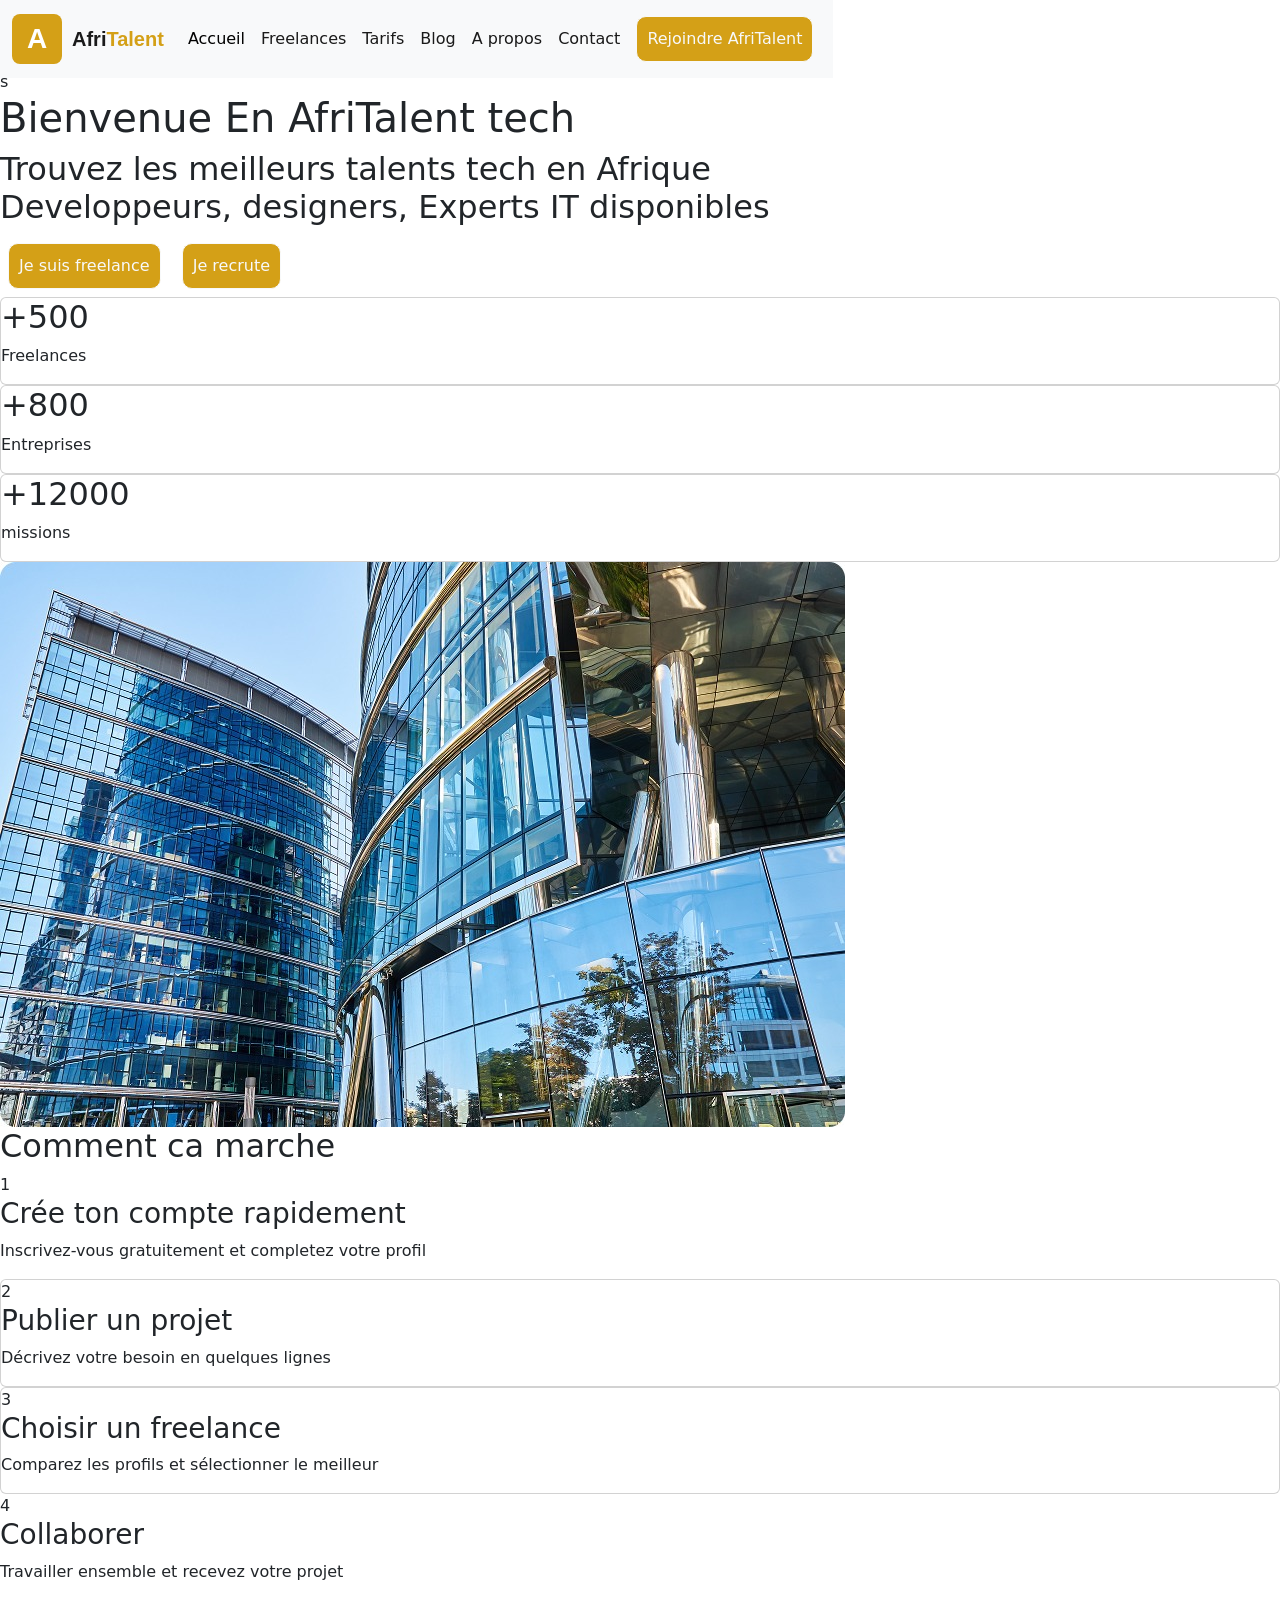
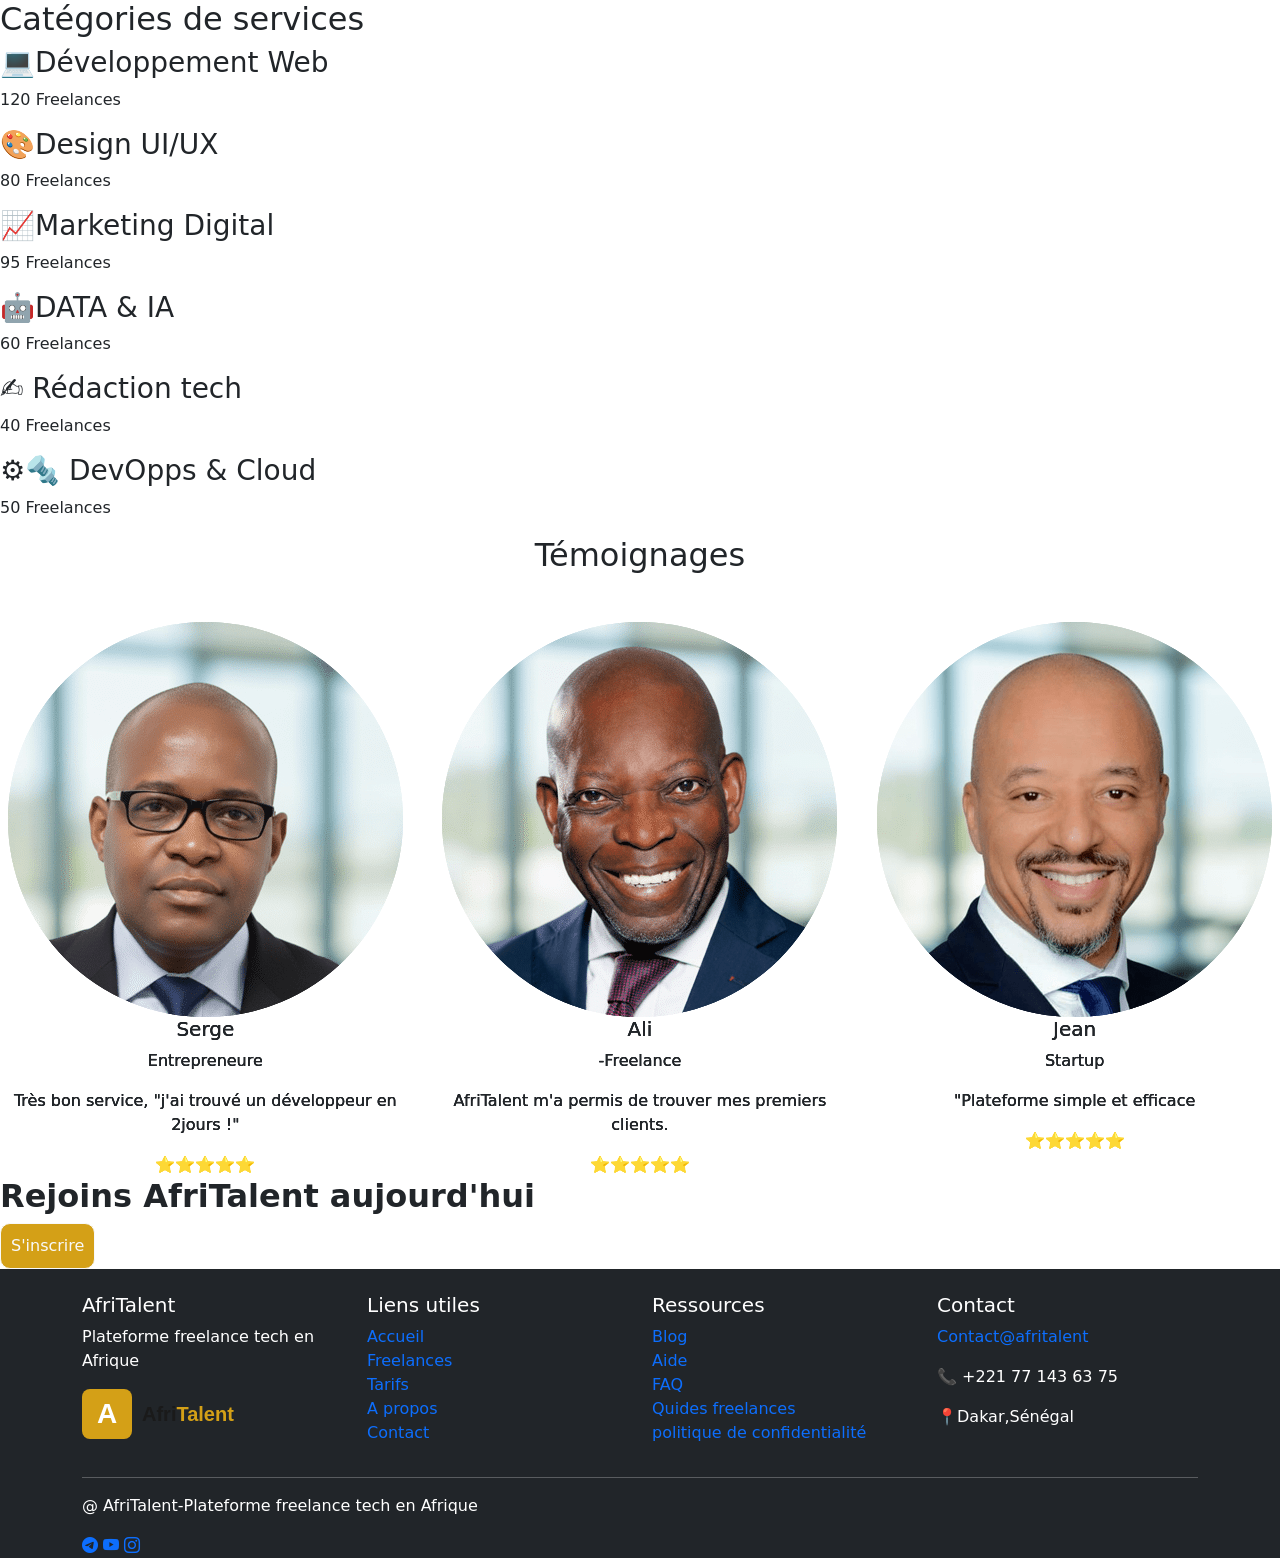
==== index.html @ b5c27c97 "CSS : variables, typographie, layout général et style de base" ====
<!DOCTYPE html>
<html lang="fr">
<head>
 <meta charset="UTF-8">
 <meta name="viewport" content="width=device-width, initial-scale=1">
 <title>AfriTalent — Accueil</title>
 <!-- Bootstrap 5 via CDN : feuille de style -->
 <link href="https://cdn.jsdelivr.net/npm/bootstrap@5.3.0/dist/css/bootstrap.min.css" rel="stylesheet">
    <!--icons bootstrap-->
<link href="https://cdn.jsdelivr.net/npm/bootstrap-icons@1.11.3/font/bootstrap-icons.css" rel="stylesheet">
<!--google fonts-->
<link href="https://fonts.googleapis.com/css2?family=Poppins:wght@300;500;700&display=swap" rel="stylesheet" >
 <!-- Votre feuille de style personnelle -->
 <link rel="stylesheet" href="css/style.css">
 <!--variable css dans root-->
 <link rel="stylesheet" href="css/variable.css">
 </head>
<body>
 <!-- Le contenu de la page sera ajoute ici -->
                    <!--NAVBAR-->
    <header>
         <nav class="navbar navbar-expand-lg navbar-light bg-light ">
            <div class="container">
                <!--logo-->
                <a  class="navbar-brand" href="index.html">
                       <div class="logo">
                        <div class="logo-rect">
                            <span class="logo-a">A</span>
                        </div>
                        <span class="logo-text">Afri<span class="logo-texte">Talent</span></span>
                       </div>
                </a>
                 <button class="navbar-toggler" type="button" data-bs-toggle="collapse" data-bs-target="#navMenu" aria-controls="navMenu" aria-expanded="false" aria-label="Toggle navigation" >
                <span class="navbar-toggler-icon"></span>
            </button>
            <div class="collapse navbar-collapse" id="navMenu">
            <ul class="navbar-nav ms-auto">
            <li class="nav-item"> <a class="nav-link active" href="index.html">Accueil</a></li>
            <li class="nav-item"> <a class="nav-link" href="freelances.html">Freelances</a></li>
            <li class="nav-item"> <a class="nav-link" href="tarifs.html">Tarifs</a></li>
             <li class="nav-item"> <a class="nav-link" href="blog.html">Blog</a></li>
            <li class="nav-item"><a class="nav-link" href="about.html">A propos</a></li>
            <li class="nav-item"><a class="nav-link" href="contact.html">Contact</a></li>
            </ul>
            </div>
            <a href="freelances.html" ><button class="btn btn-outline-light m-2">Rejoindre AfriTalent </button></a>
            </div>
        </nav>
        </header>
        <main>
                             <!--HERO-->
<section class="hero">
    <div class="overlay"></div>
    <div class="hero-content">s
    <h1>Bienvenue En AfriTalent tech  </h1>
    <h2> Trouvez les meilleurs talents tech en Afrique <br> Developpeurs, designers, Experts IT disponibles </h2>
    <button class="btn btn-outline-light m-2">Je suis freelance</button>
    <button class="btn btn-outline-light m-2">Je recrute</button>
    </div>
</section>
    <section class="stats">
            <div class="card">
                    <h2>+500</h2>
                    <P>Freelances</P>
                </div>
            <div class="card">
                    <h2>+800</h2>
                    <P>Entreprises</P>
                </div>
                  <div class="card">
                    <h2>+12000</h2>
                    <P>missions</P>
                </div>
            <div>
            <img src="images/Immeuble-Abuja.jpg" alt="entreprises">
            </div>
    </section>
   
    </div>
</section>
    <!--Comment ca marche-->
    <section class="how-it-works">
        <h2>Comment ca marche</h2>
        <div class="bento-grid">
        <div class="card-large">
            <span>1</span>
            <h3>Crée ton compte rapidement</h3>
            <P>Inscrivez-vous gratuitement et completez votre profil</P>
        </div>
        <div class="card">
            <span>2</span>
            <h3>Publier un projet</h3>
            <P>Décrivez votre besoin en quelques lignes</P>
        </div>
       <div class="card">
            <span>3</span>
            <h3>Choisir un freelance</h3>
            <P>Comparez les profils et sélectionner le meilleur</P>
        </div>
        <div class="card-wide">
            <span>4</span>
            <h3>Collaborer</h3>
            <P>Travailler ensemble et recevez votre projet</P>
        </div>
    </section>
        <!--Categories-->
        <section class="Catégories">
                <h2>Catégories de services</h2>
            <div class="category-grid">

                <div class="cat-card">
                       <h3>💻Développement Web </h3>
                       <P>120 Freelances</P>
                    </div>
                </div>
                <div class="cat-card">
                       <h3> 🎨Design UI/UX </h3>
                       <p>80 Freelances</p>
                    </div>
                </div>
                <div class="cat-card">
                       <H3> 📈Marketing Digital</H3>
                       <p>95 Freelances</p>
                    </div>
                </div>
                <div class="cat-card">
                        <h3>🤖DATA & IA</h3>
                        <p>60 Freelances</p>
                    </div>
                </div>
                <div class="cat-card">
                      <h3>✍️ Rédaction tech</h3>
                      <p>40 Freelances</p>
                    </div>
                </div>
                <div class="cat-card">
                    <h3>⚙️🔩 DevOpps & Cloud</h3>
                    <p>50 Freelances</p>
                    </div>
                </div>
            </div>
            </div>
        </section>
                                    <!--Temoignages-->
                        <section class="testimoniales">
                        <div class="container"></div>  
                        <h2 class="text-center mb-5">Témoignages</h2>
                        <div class="carouselTesti" class="carousel-slide" data-bs-ride="ccarousel">
                            <div class="carousel-inner"> 
                                          <!--1slide--> 
                                    <div class="carousel-item active">
                                    <div class="row text-center">
                                            <div class="col-md-4">
                                            <div class="test-card">
                                    <img src="images/Serge-1.png" alt="Serge-1" class="rounded-circle">
                                    <h5>Serge</h5>
                                    <p>Entrepreneure</p>
                                     <p> Très bon service, "j'ai trouvé un développeur en 2jours !"</p>
                                     ⭐⭐⭐⭐⭐
                                     </div>
                                    </div>
                                    <div class="col-md-4">
                                    <div class="test-card">
                                    <img src="images/Patrick-1.png" alt="Philip-1" class="rounded-circle">
                                    <h5>Ali</h5>
                                    <p>-Freelance</p>
                                    <p>AfriTalent m'a permis de trouver mes premiers clients.</p>
                                    ⭐⭐⭐⭐⭐
                                    </div>
                                    </div>
                                    <div class="col-md-4">
                                    <div class="test-card">
                                    <img src="images/Philip-1.png" alt="Philip-1" class="rounded-circle">
                                    <h5>Jean</h5>
                                    <p>Startup</p>
                                    <p>"Plateforme simple et efficace</p>
                                    ⭐⭐⭐⭐⭐
                                    </div>
                                    </div>
                        </div>
                        </div>
                                            <!--2slide-->
                                                 <div class="carousel-item active">
                                    <div class="row text-center">
                                            <div class="col-md-4">
                                            <div class="test-card">
                                    <img src="images/Serge-1.png" alt="Serge-1" class="rounded-circle">
                                    <h5>Serge</h5>
                                    <p>Entrepreneure</p>
                                     <p> Très bon service, "j'ai trouvé un développeur en 2jours !"</p>
                                     ⭐⭐⭐⭐⭐
                                     </div>
                                    </div>
                                    <div class="col-md-4">
                                    <div class="test-card">
                                    <img src="images/Patrick-1.png" alt="Philip-1" class="rounded-circle">
                                    <h5>Ali</h5>
                                    <p>-Freelance</p>
                                    <p>AfriTalent m'a permis de trouver mes premiers clients.</p>
                                    ⭐⭐⭐⭐⭐
                                    </div>
                                    </div>
                                    <div class="col-md-4">
                                    <div class="test-card">
                                    <img src="images/Philip-1.png" alt="Philip-1" class="rounded-circle">
                                    <h5>Jean</h5>
                                    <p>Startup</p>
                                    <p>"Plateforme simple et efficace</p>
                                    ⭐⭐⭐⭐⭐
                                    </div>
                                    </div>
                        </div>
                        </div>
                                            <!--3slide-->
                                             <div class="carousel-item active">
                                    <div class="row text-center">
                                            <div class="col-md-4">
                                            <div class="test-card">
                                    <img src="images/Serge-1.png" alt="Serge-1" class="rounded-circle">
                                    <h5>Serge</h5>
                                    <p>Entrepreneure</p>
                                     <p> Très bon service, "j'ai trouvé un développeur en 2jours !"</p>
                                     ⭐⭐⭐⭐⭐
                                     </div>
                                    </div>
                                    <div class="col-md-4">
                                    <div class="test-card">
                                    <img src="images/Patrick-1.png" alt="Philip-1" class="rounded-circle">
                                    <h5>Ali</h5>
                                    <p>-Freelance</p>
                                    <p>AfriTalent m'a permis de trouver mes premiers clients.</p>
                                    ⭐⭐⭐⭐⭐
                                    </div>
                                    </div>
                                    <div class="col-md-4">
                                    <div class="test-card">
                                    <img src="images/Philip-1.png" alt="Philip-1" class="rounded-circle">
                                    <h5>Jean</h5>
                                    <p>Startup</p>
                                    <p>"Plateforme simple et efficace</p>
                                    ⭐⭐⭐⭐⭐
                                    </div>
                                    </div>
                        </div>
                        </div>
                        </div>
                        </div>
                        </div>
                    </section>
                                            <!--CTA-->
                     <section class="cta">
                        <div class="over">
                        <h2 class="fw-bold">Rejoins AfriTalent aujourd'hui</h2>
                        <button class="btn btn-outline-light" >S'inscrire</button>
                        </div>
                     </section>
                     </main>
                                        <!--Footer-->
                    <footer class="bg-dark text-white pt-4">
                          <div class="container">
                          <div class="row">
                            <div class="col-md-3">
                            <h5>AfriTalent</h5>
                            <p>Plateforme freelance tech en Afrique</p>
                           <a  class="navbar-brand" href="index.html">
                       <div class="logo">
                        <div class="logo-rect">
                            <span class="logo-a">A</span>
                        </div>
                        <span class="logo-text">Afri<span class="logo-texte">Talent</span></span>
                       </div>
                </a>
                          </div>
                         <div class="col-md-3">
                           <h5>Liens utiles</h5>
                            <ul class="list-unstyled" >
                            <li> <a href="index.html">Accueil</a></li>
                             <li> <a href="freelances.html">Freelances</a></li>
                             <li><a href="tarifs.html">Tarifs</a></li>
                             <li><a href="about.html">A propos</a></li>
                             <li><a href="contact.html">Contact</a></li>
                            </ul>
                            </div>
                          <div class="col-md-3">
                           <h5>Ressources</h5>
                            <ul class="list-unstyled">                         
                            <li><a href="#">Blog</a></li>
                            <li><a href="#">Aide</a></li>
                            <li><a href="#">FAQ</a></li>
                            <li><a href="#">Quides freelances</a></li>
                            <li><a href="#">politique de confidentialité</a></li>
                             </ul>
                         </div>
                        <div class="col-md-3">
                           <h5>Contact</h5>
                           <p> <a href="mailto:Contact@afritalent.com">Contact@afritalent</a></p>
                             <p>📞 +221 77 143 63 75</p>
                             <p>📍Dakar,Sénégal</p>      
                        </div>
                       </div>
                            <hr>
                            <p class="text-center">
                            <p> <span id="year"> @ AfriTalent-Plateforme freelance tech en Afrique</span>
                                 </p>
                                 <div class="icon">
                                    <a href="http:http:telegram.com"><i class="bi bi-telegram"></i></a>
                                    <a href="http:youtube.com"><i class="bi bi-youtube"></i></a>
                                    <a href="http:instagram.com"><i class="bi bi-instagram"></i></a>
                                 </div>
                                 </div>
                                 </footer>
                        


 <!-- Bootstrap 5 via CDN : script JavaScript -->
 <script
src="https://cdn.jsdelivr.net/npm/bootstrap@5.3.0/dist/js/bootstrap.bundle.min.js"></script>
 <!-- Votre script JavaScript -->
 <script src="js/main.js"></script>
 </body>
</html>
---- css/variable.css ----
/*les 6+ variables*/
:root{
    --color-primary:#d4a017;
    --color-dark:#1a1a1a;
    --color-light:#ffffff;
    --font-main:'Open Sans', sans-serif;
    --font-title:'Montserrat' sans serif;
    --spacing-md:8px;
    --radius:8px;
}
a{
    text-decoration: none;
}
.navbar{
    position: fixed;
    top: 0;
}
body{
    padding-top: 70px;
}

    /*logo commun pour toutes les pages*/
/*container du logo*/
.logo{
    display: flex;
    align-items: center;
    font-family: 'Montserrat', Arial, sans serif ;
}
/*Rectangle jaune pour le A*/
.logo-rect{
    width:50px;
    height: 50px; 
    background-color: #d4a017;
    border-radius: 8px;
    display: flex;
    align-items: center;
    justify-content: center;
    margin-right: 10px;
}
/*A dans le rectangle*/
.logo-a{
    color: white;
    font-weight: bold;
    font-size: 28px;
}
/*text Afritalent*/
.logo-text{
    color: #1a1a1a;
    font-weight: 600;
    font-size: 20px;
}
.logo-texte{
    color: #d4a017;
}
/*les liens nav*/
.nav-link{
    position: relative;
    transition: 0.3s;
    color: #1a1a1a;
}
.nav-link:focus{
     color: #d4a017;
}
.nav-link:hover{
    color: #d4a017 ;
}

.btn{
    background-color: #d4a017;
    padding: 10px 10px ;
    border-radius: 10px;
}
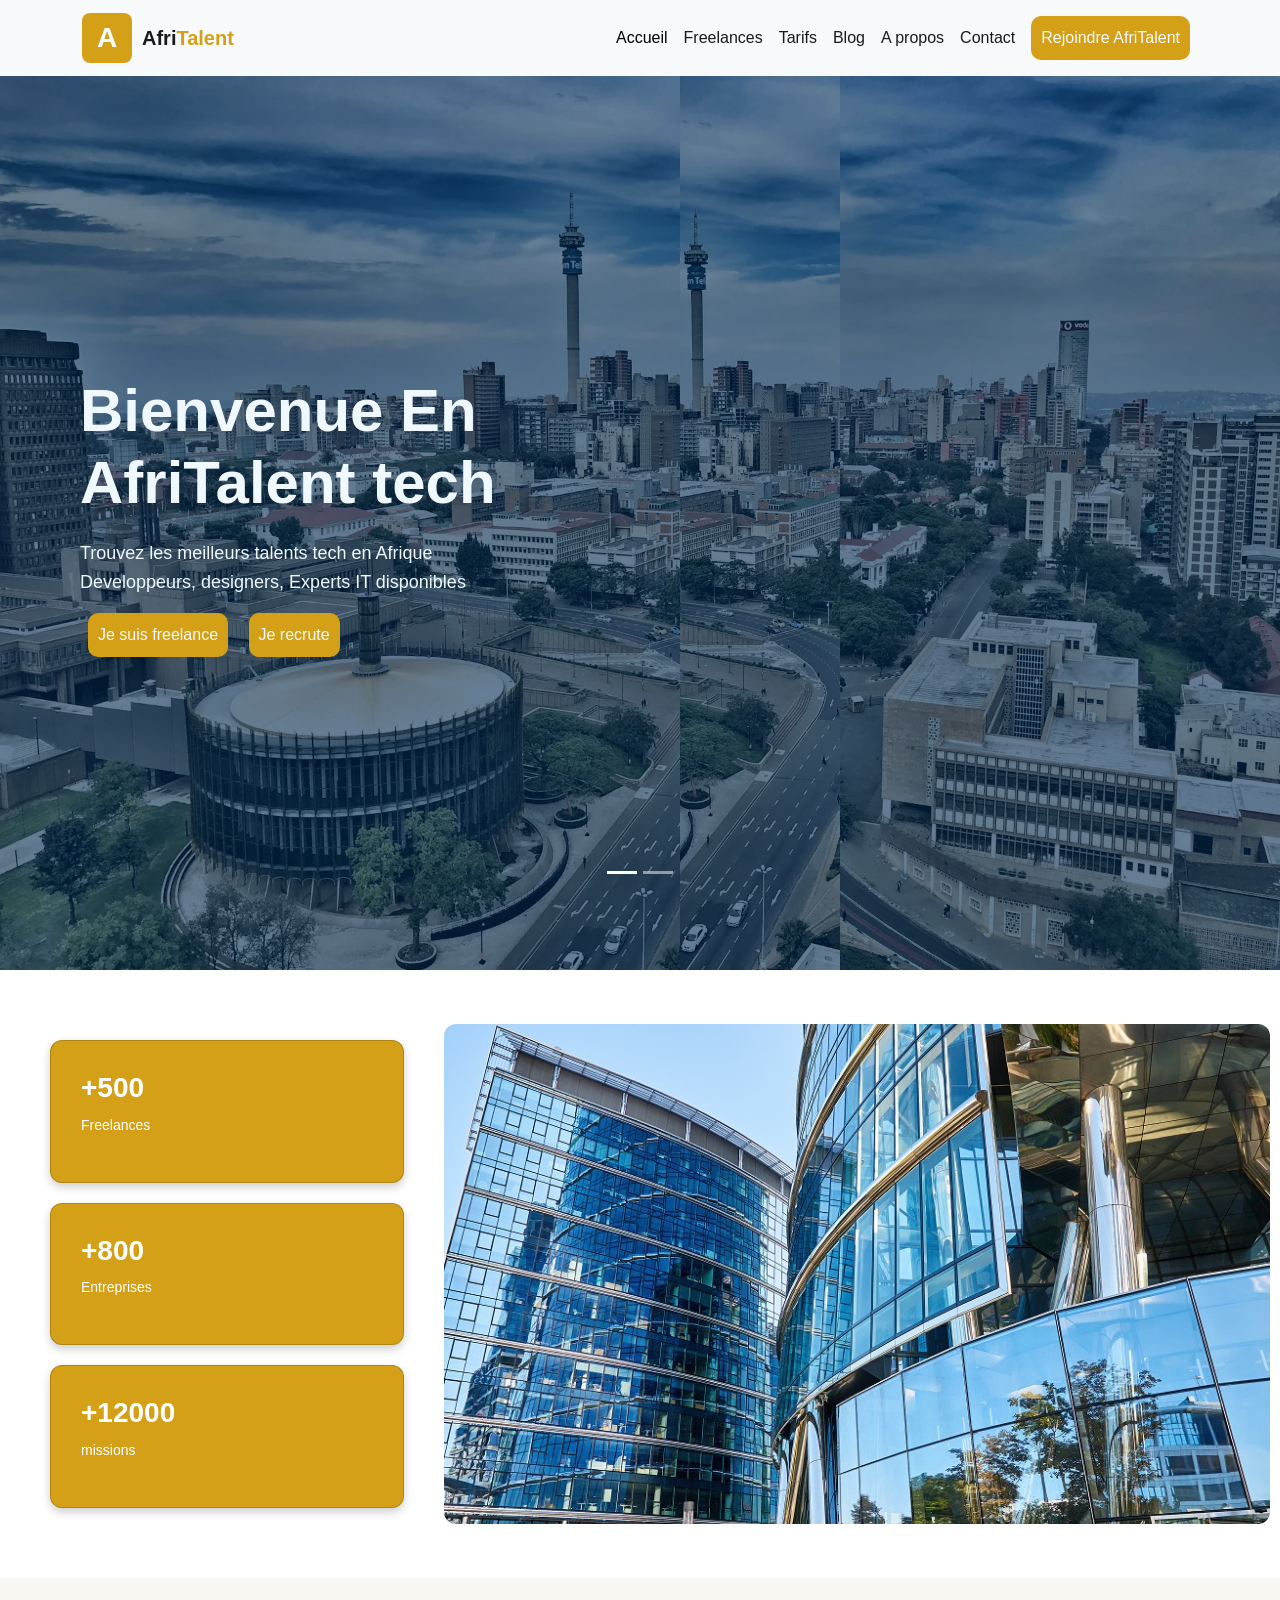
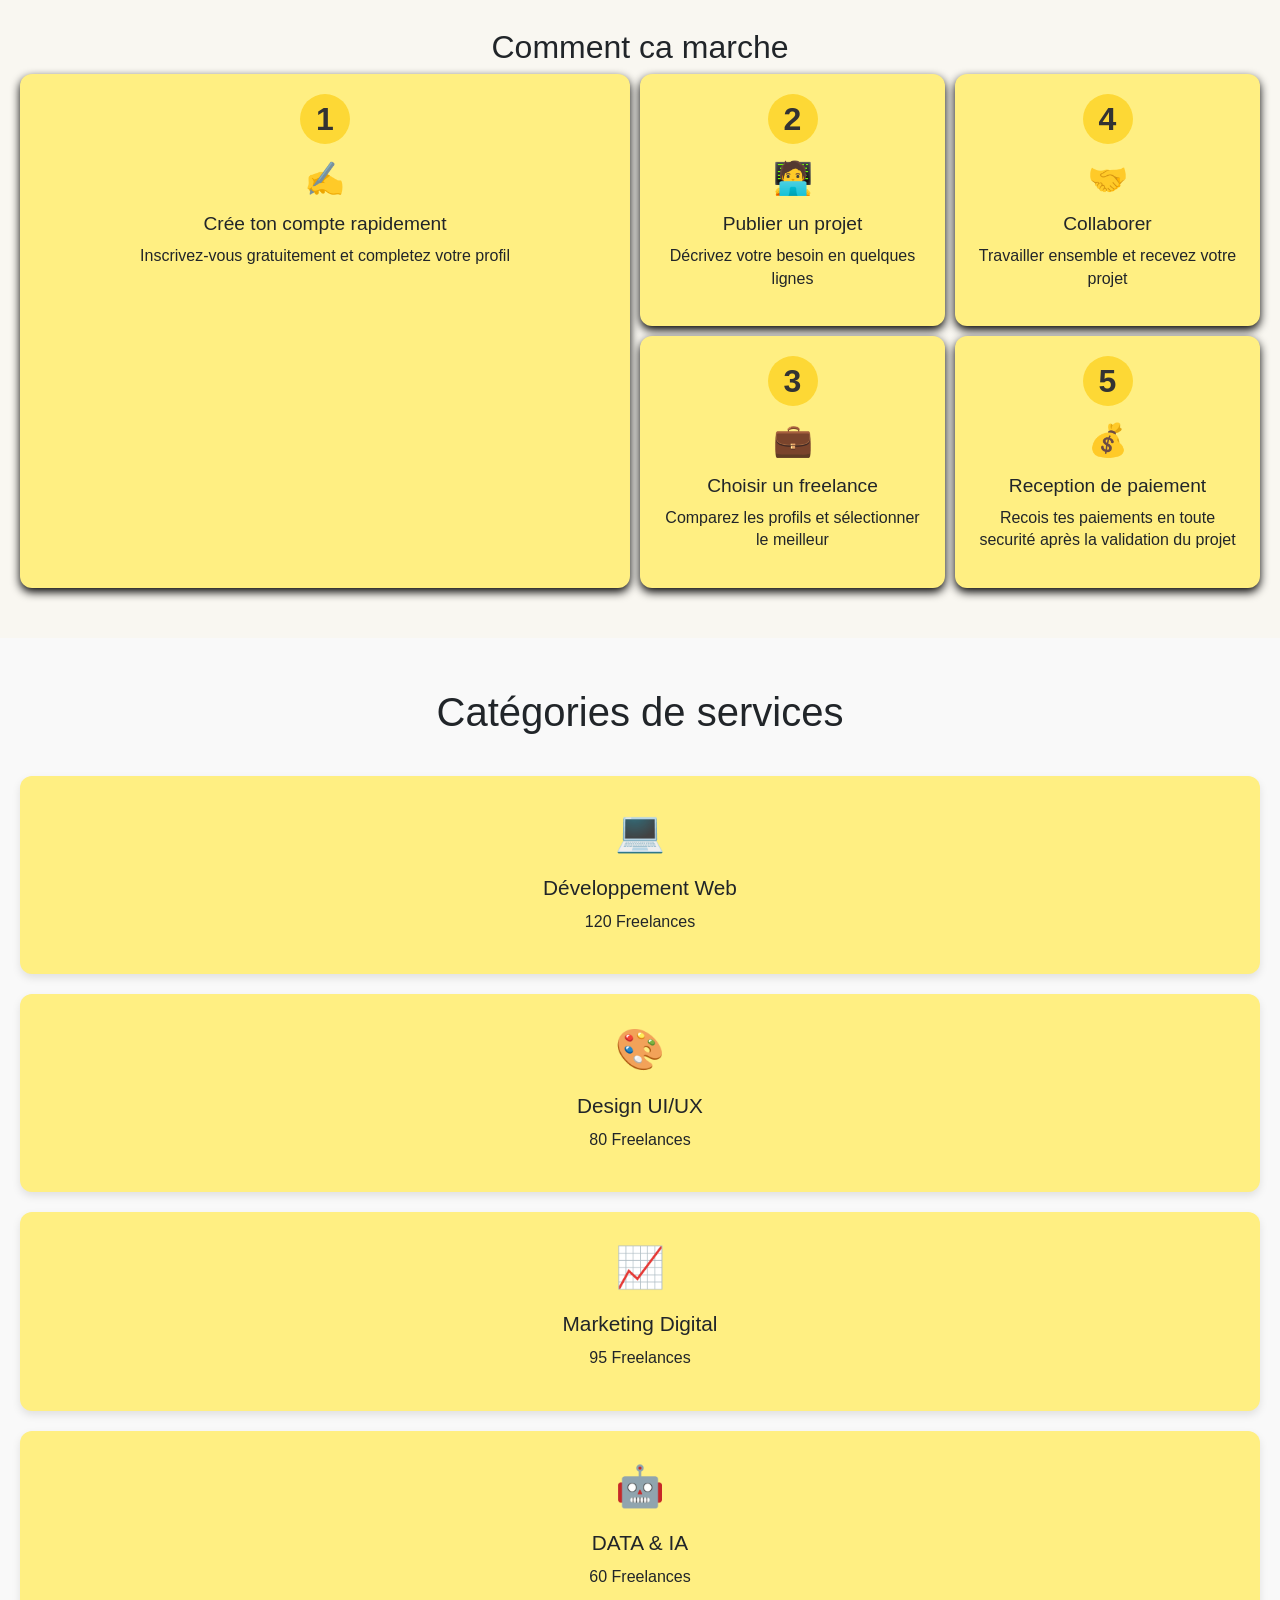
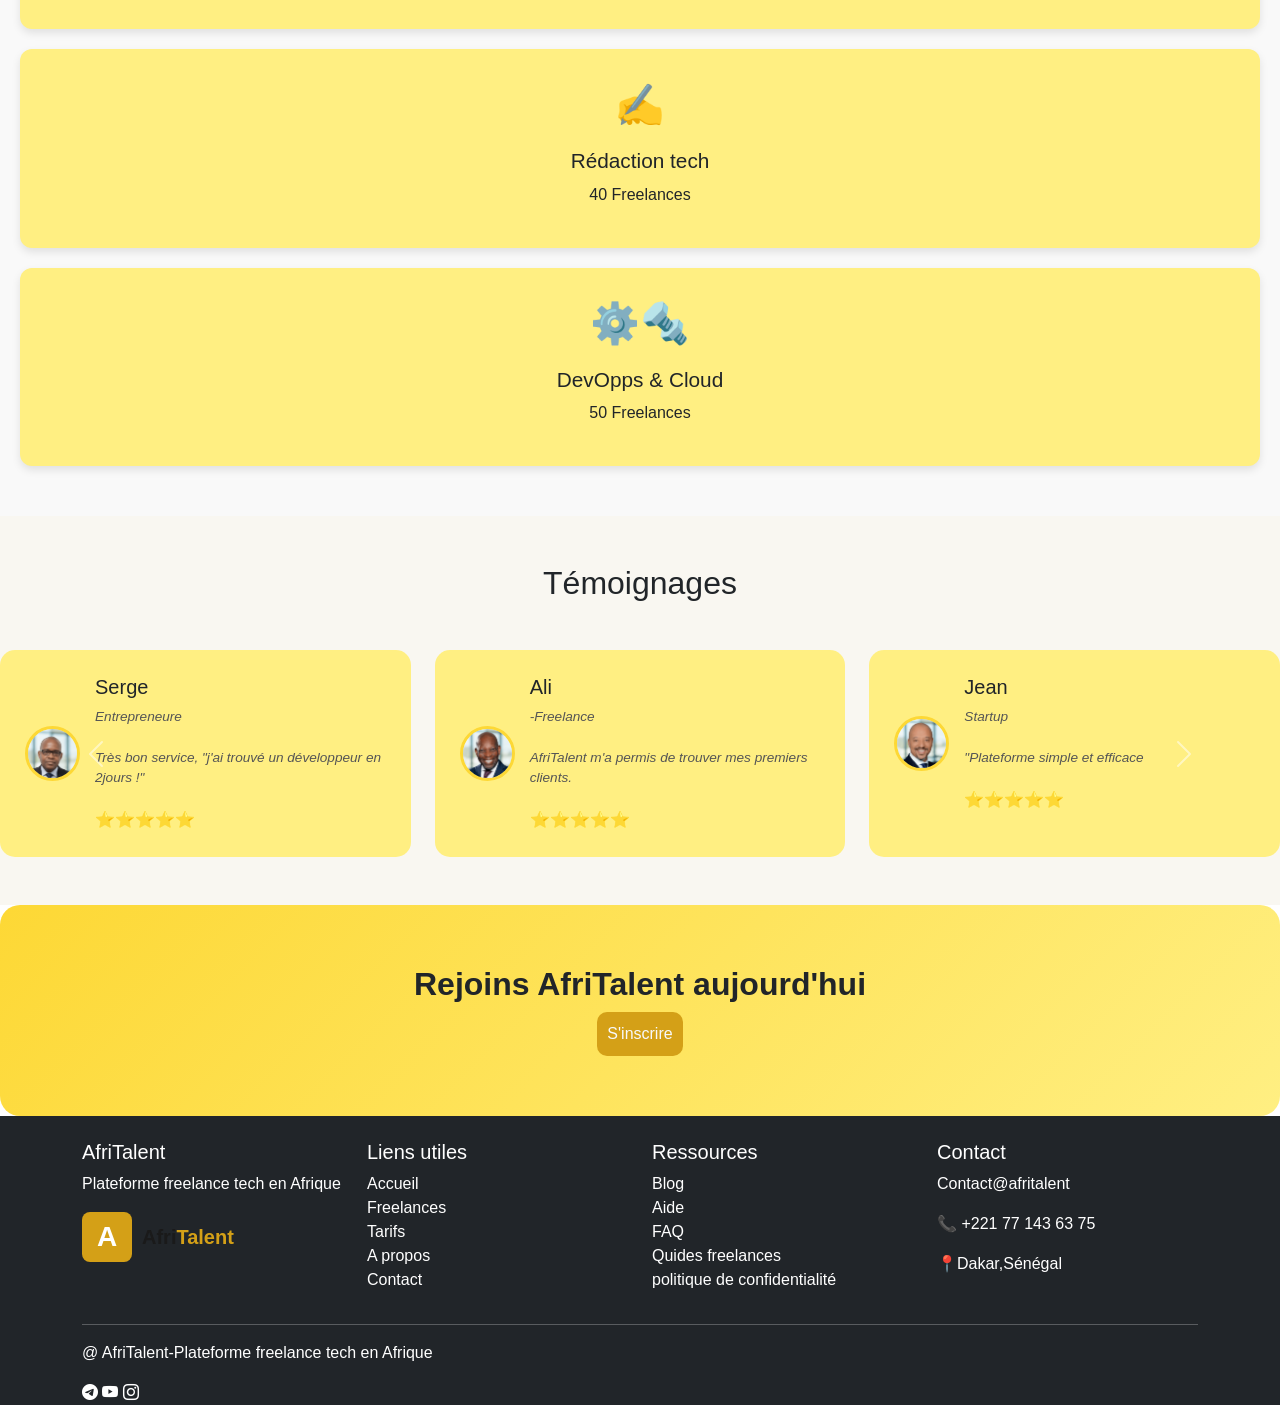
==== commit 923cb179: "CSS :Bento Grid, sections hero et catégories, effets hover" ====
--- a/index.html
+++ b/index.html
@@ -38,12 +38,12 @@
             <li class="nav-item"> <a class="nav-link active" href="index.html">Accueil</a></li>
             <li class="nav-item"> <a class="nav-link" href="freelances.html">Freelances</a></li>
             <li class="nav-item"> <a class="nav-link" href="tarifs.html">Tarifs</a></li>
-             <li class="nav-item"> <a class="nav-link" href="blog.html">Blog</a></li>
+            <li class="nav-item"> <a class="nav-link" href="blog.html">Blog</a></li>
             <li class="nav-item"><a class="nav-link" href="about.html">A propos</a></li>
             <li class="nav-item"><a class="nav-link" href="contact.html">Contact</a></li>
             </ul>
             </div>
-            <a href="freelances.html" ><button class="btn btn-outline-light m-2">Rejoindre AfriTalent </button></a>
+            <a href="freelances.html"><button class="btn btn-outline-light m-2">Rejoindre AfriTalent </button></a>
             </div>
         </nav>
         </header>
@@ -51,14 +51,16 @@
                              <!--HERO-->
 <section class="hero">
     <div class="overlay"></div>
-    <div class="hero-content">s
+    <div class="hero-content">
     <h1>Bienvenue En AfriTalent tech  </h1>
     <h2> Trouvez les meilleurs talents tech en Afrique <br> Developpeurs, designers, Experts IT disponibles </h2>
     <button class="btn btn-outline-light m-2">Je suis freelance</button>
     <button class="btn btn-outline-light m-2">Je recrute</button>
     </div>
+    <img src="" class="hero" alt="">
 </section>
-    <section class="stats">
+    <section class="stats-container">
+        <div class="stats">
             <div class="card">
                     <h2>+500</h2>
                     <P>Freelances</P>
@@ -71,7 +73,8 @@
                     <h2>+12000</h2>
                     <P>missions</P>
                 </div>
-            <div>
+                </div>
+            <div class="image-box">
             <img src="images/Immeuble-Abuja.jpg" alt="entreprises">
             </div>
     </section>
@@ -79,179 +82,191 @@
     </div>
 </section>
     <!--Comment ca marche-->
-    <section class="how-it-works">
+    <section id="comment ca marche" class="how-it-works">
         <h2>Comment ca marche</h2>
-        <div class="bento-grid">
-        <div class="card-large">
-            <span>1</span>
+        <div class="grid-trailers">
+        <div class="trailer left">
+            <span class="step-number">1</span>
+            <div class="icon">✍️</div>
             <h3>Crée ton compte rapidement</h3>
             <P>Inscrivez-vous gratuitement et completez votre profil</P>
         </div>
-        <div class="card">
-            <span>2</span>
+        <div class="trailer middle-top">
+            <span class="step-number">2</span>
+            <div class="icon">🧑‍💻</div>
             <h3>Publier un projet</h3>
             <P>Décrivez votre besoin en quelques lignes</P>
         </div>
-       <div class="card">
-            <span>3</span>
+       <div class="trailer middle-bottom">
+            <span class="step-number">3</span>
+            <div class="icon">💼</div>
             <h3>Choisir un freelance</h3>
             <P>Comparez les profils et sélectionner le meilleur</P>
         </div>
-        <div class="card-wide">
-            <span>4</span>
+        <div class="trailer right-top">
+            <span class="step-number">4</span>
+            <div class="icon">🤝</div>
             <h3>Collaborer</h3>
             <P>Travailler ensemble et recevez votre projet</P>
         </div>
+        <div class="trailer right-bottom">
+            <span class="step-number">5</span>
+            <div class="icon">💰</div>
+            <h3>Reception de paiement</h3>
+            <P>Recois tes paiements en toute securité après la validation du projet</P>
+        </div>
     </section>
         <!--Categories-->
-        <section class="Catégories">
+        <section  id="Catégories"   class="Catégories">
                 <h2>Catégories de services</h2>
             <div class="category-grid">
-
-                <div class="cat-card">
-                       <h3>💻Développement Web </h3>
+                <div class="cat-card">
+                     <div class="icon">💻</div>
+                       <h3>Développement Web </h3>
                        <P>120 Freelances</P>
                     </div>
-                </div>
-                <div class="cat-card">
-                       <h3> 🎨Design UI/UX </h3>
+                <div class="cat-card">
+                     <div class="icon">🎨</div>
+                       <h3> Design UI/UX </h3>
                        <p>80 Freelances</p>
                     </div>
-                </div>
-                <div class="cat-card">
-                       <H3> 📈Marketing Digital</H3>
+                
+                <div class="cat-card">
+                    <div class="icon">📈</div>
+                       <H3> Marketing Digital</H3>
                        <p>95 Freelances</p>
                     </div>
-                </div>
-                <div class="cat-card">
-                        <h3>🤖DATA & IA</h3>
+                <div class="cat-card">
+                    <div class="icon">🤖</div>
+                        <h3>DATA & IA</h3>
                         <p>60 Freelances</p>
                     </div>
-                </div>
-                <div class="cat-card">
-                      <h3>✍️ Rédaction tech</h3>
+                <div class="cat-card">
+                     <div class="icon">✍️</div>
+                      <h3> Rédaction tech</h3>
                       <p>40 Freelances</p>
                     </div>
-                </div>
-                <div class="cat-card">
-                    <h3>⚙️🔩 DevOpps & Cloud</h3>
+                <div class="cat-card">
+                     <div class="icon">⚙️🔩</div>
+                    <h3> DevOpps & Cloud</h3>
                     <p>50 Freelances</p>
                     </div>
                 </div>
-            </div>
-            </div>
         </section>
                                     <!--Temoignages-->
-                        <section class="testimoniales">
-                        <div class="container"></div>  
+                        <section class="testimoniales py-5">
+                        <div class="container text-center"></div>  
                         <h2 class="text-center mb-5">Témoignages</h2>
-                        <div class="carouselTesti" class="carousel-slide" data-bs-ride="ccarousel">
+                        <div id="testimonialCarousel" class="carousel-slide" data-bs-ride="ccarousel" data-bs-ride="carousel" data-bs-interval="2500" data-bs-pause="hover">
+                            <!--indicateurs-->
+                            <div class="carousel-indicators">
+                                <button type="button" data-bs-target="#testimonialCarousel" data-bs-slide-to="0" class="active"></button>
+                                <button type="button" data-bs-target="#testimonialCarousel" data-bs-slide-to="1"></button>
+                            </div>
                             <div class="carousel-inner"> 
                                           <!--1slide--> 
                                     <div class="carousel-item active">
-                                    <div class="row text-center">
+                                    <div class="row justify-content-center g-4">
                                             <div class="col-md-4">
-                                            <div class="test-card">
-                                    <img src="images/Serge-1.png" alt="Serge-1" class="rounded-circle">
+                                            <div class="testimonial-card">
+                                                <div class="user">
+                                                <img src="images/Serge-1.png" alt="Serge-1">
+                                                 <div>
+                                                 <h5>Serge</h5>
+                                                 <p>Entrepreneure</p>
+                                                 <p> Très bon service, "j'ai trouvé un développeur en 2jours !"</p>   
+                                                 ⭐⭐⭐⭐⭐
+                                                 </div>
+                                            </div>
+                                            </div>
+                                            </div>
+                                            <div class="col-md-4">
+                                            <div class="testimonial-card">
+                                                <div class="user">
+                                            <img src="images/Patrick-1.png" alt="Philip-1">
+                                            <div>
+                                            <h5>Ali</h5>
+                                            <p>-Freelance</p>
+                                            <p>AfriTalent m'a permis de trouver mes premiers clients.</p>
+                                            ⭐⭐⭐⭐⭐
+                                            </div>
+                                            </div>
+                                            </div>
+                                            </div>
+                                            <div class="col-md-4">
+                                            <div class="testimonial-card">
+                                                <div class="user">
+                                            <img src="images/Philip-1.png" alt="Philip-1">
+                                            <div>
+                                            <h5>Jean</h5>
+                                            <p>Startup</p>
+                                            <p>"Plateforme simple et efficace</p>
+                                            ⭐⭐⭐⭐⭐
+                                            </div>
+                                            </div>
+                                            </div>
+                                            </div>
+                                            </div>
+                                            </div>
+                                            <!--2slide-->
+                                     <div class="carousel-item ">
+                                      <div class="row justify-content-center g-4">
+                                            <div class="col-md-4">
+                                            <div class="testimonial-card">
+                                                <div class="user">
+                                    <img src="images/Serge-1.png" alt="Serge-1" >
+                                    <div>
                                     <h5>Serge</h5>
                                     <p>Entrepreneure</p>
                                      <p> Très bon service, "j'ai trouvé un développeur en 2jours !"</p>
                                      ⭐⭐⭐⭐⭐
                                      </div>
                                     </div>
+                                    </div>
+                                    </div>
                                     <div class="col-md-4">
-                                    <div class="test-card">
-                                    <img src="images/Patrick-1.png" alt="Philip-1" class="rounded-circle">
+                                    <div class="testimonial-card">
+                                        <div class="user">
+                                    <img src="images/Patrick-1.png" alt="Philip-1">
+                                    <div>
                                     <h5>Ali</h5>
                                     <p>-Freelance</p>
                                     <p>AfriTalent m'a permis de trouver mes premiers clients.</p>
                                     ⭐⭐⭐⭐⭐
                                     </div>
                                     </div>
+                                    </div>
+                                    </div>
                                     <div class="col-md-4">
-                                    <div class="test-card">
-                                    <img src="images/Philip-1.png" alt="Philip-1" class="rounded-circle">
+                                    <div class="testimonial-card">
+                                        <div class="user">
+                                    <img src="images/Philip-1.png" alt="Philip-1" >
+                                    <div>
                                     <h5>Jean</h5>
                                     <p>Startup</p>
                                     <p>"Plateforme simple et efficace</p>
                                     ⭐⭐⭐⭐⭐
                                     </div>
                                     </div>
-                        </div>
-                        </div>
-                                            <!--2slide-->
-                                                 <div class="carousel-item active">
-                                    <div class="row text-center">
-                                            <div class="col-md-4">
-                                            <div class="test-card">
-                                    <img src="images/Serge-1.png" alt="Serge-1" class="rounded-circle">
-                                    <h5>Serge</h5>
-                                    <p>Entrepreneure</p>
-                                     <p> Très bon service, "j'ai trouvé un développeur en 2jours !"</p>
-                                     ⭐⭐⭐⭐⭐
-                                     </div>
-                                    </div>
-                                    <div class="col-md-4">
-                                    <div class="test-card">
-                                    <img src="images/Patrick-1.png" alt="Philip-1" class="rounded-circle">
-                                    <h5>Ali</h5>
-                                    <p>-Freelance</p>
-                                    <p>AfriTalent m'a permis de trouver mes premiers clients.</p>
-                                    ⭐⭐⭐⭐⭐
-                                    </div>
-                                    </div>
-                                    <div class="col-md-4">
-                                    <div class="test-card">
-                                    <img src="images/Philip-1.png" alt="Philip-1" class="rounded-circle">
-                                    <h5>Jean</h5>
-                                    <p>Startup</p>
-                                    <p>"Plateforme simple et efficace</p>
-                                    ⭐⭐⭐⭐⭐
-                                    </div>
-                                    </div>
-                        </div>
-                        </div>
-                                            <!--3slide-->
-                                             <div class="carousel-item active">
-                                    <div class="row text-center">
-                                            <div class="col-md-4">
-                                            <div class="test-card">
-                                    <img src="images/Serge-1.png" alt="Serge-1" class="rounded-circle">
-                                    <h5>Serge</h5>
-                                    <p>Entrepreneure</p>
-                                     <p> Très bon service, "j'ai trouvé un développeur en 2jours !"</p>
-                                     ⭐⭐⭐⭐⭐
-                                     </div>
-                                    </div>
-                                    <div class="col-md-4">
-                                    <div class="test-card">
-                                    <img src="images/Patrick-1.png" alt="Philip-1" class="rounded-circle">
-                                    <h5>Ali</h5>
-                                    <p>-Freelance</p>
-                                    <p>AfriTalent m'a permis de trouver mes premiers clients.</p>
-                                    ⭐⭐⭐⭐⭐
-                                    </div>
-                                    </div>
-                                    <div class="col-md-4">
-                                    <div class="test-card">
-                                    <img src="images/Philip-1.png" alt="Philip-1" class="rounded-circle">
-                                    <h5>Jean</h5>
-                                    <p>Startup</p>
-                                    <p>"Plateforme simple et efficace</p>
-                                    ⭐⭐⭐⭐⭐
-                                    </div>
-                                    </div>
-                        </div>
-                        </div>
-                        </div>
-                        </div>
-                        </div>
-                    </section>
+                                    </div>
+                                    </div>
+                                </div>
+                                </div>  
+                                       <!--control-->
+                                    <button class="carousel-control-prev" type="button"data-bs-target="#testimonialCarousel" data-bs-slide="prev">
+                                    <span class="carousel-control-prev-icon"></span>  
+                                    </button>    
+                                    <button class="carousel-control-next" type="button"data-bs-target="#testimonialCarousel" data-bs-slide="next">
+                                    <span class="carousel-control-next-icon"></span>  
+                                    </button>  
+                            </div>
+                            </div>             
+                        </section>
                                             <!--CTA-->
                      <section class="cta">
-                        <div class="over">
+                        <div class="cta-container">
                         <h2 class="fw-bold">Rejoins AfriTalent aujourd'hui</h2>
-                        <button class="btn btn-outline-light" >S'inscrire</button>
+                        <a href="contact.html"><button class="btn btn-outline-light">S'inscrire</button></a>
                         </div>
                      </section>
                      </main>
--- a/css/style.css
+++ b/css/style.css
@@ -0,0 +1,316 @@
+/* les variables CSS dans root*/
+body{
+    background-color: var(--color-light);
+    font-family: var(--font-main);
+    z-index: 1;
+}
+.navbar{
+    background-color: var(--color-light);
+    padding: var(--spacing-md);
+    position: fixed;
+    top: 0;
+    width: 100%;
+    z-index: 1000;
+}
+.btn{
+    background-color: var(--color-primary);
+    border: var(--radius);
+}
+h1, h2, h3, h4, h5{
+     font-family: var(--font-title);
+}
+/*section*/
+.hero{
+    background-image: url('../images/Johannesburg bac.jpeg');
+    background-size: cover;
+    background-repeat: no-repeat;
+    background-position: center;
+    position: relative;
+    height: 100vh;
+    display: flex;
+    align-items: center;
+    padding: 0 80px;
+   color: aliceblue;
+}
+.overlay{
+    position: absolute;
+    top: 0;
+    left: 0;
+    width: 100%;
+    height: 100%;
+    background: rgba(0,40,80,0.6);/*effet bleu sombre*/
+    z-index: 1;
+    pointer-events: none;
+}
+.hero-content{
+    position: relative;
+    z-index: 2;
+    max-width: 600px;
+}
+.hero-content h1{
+    font-size: 60px;
+    font-weight: bold;
+    line-height: 1.2;
+    margin-bottom: 20px;
+}
+.hero-content h2{
+    font-size: 18px;
+    line-height: 1.6;
+}
+.hero-shape{
+    position: absolute;
+    right: 50px;
+    bottom: 50px;
+    width: 400px;
+    opacity: 0.6;
+    z-index: 2;
+}
+/*sections cartes statistique +image*/
+.stats-container{
+    background: linear-gradient(rgba(255,255,255,0.7),rgba(255,255,255,0.7));
+    display: flex;
+    align-items: center;
+    justify-content: space-between;
+    gap: 40px;
+    padding: 50px;
+    overflow: hidden; /*bloque le débordement*/
+}
+.stats{
+    flex: 0 0 30%;
+     position: relative;
+     z-index: 1;
+}
+.card{
+    background:  #d4a017;
+    color: white;
+    padding: 30px;
+    margin-bottom: 20px;
+    margin-top: 20px;
+    border-radius: 12px;
+    box-shadow: 0 4px 10px rgba(0,0,0,0.2);
+}
+.card h2{
+    margin: 0;
+    font-size: 28px;
+    font-weight:bold;
+}
+.card p{
+    margin-top: 10px;
+    font-size: 14px;
+}
+.card:hover{
+    transform: translateY(-5px);
+    transition: 0.5s;
+}
+.image-box{
+    flex: 0 0 70%;
+}
+.image-box img{
+    width: 100%;
+    height: 500px;
+    object-fit: cover;/*evite la déformation de l'image*/
+    border-radius:12px;
+}
+/*section comment ca marche*/
+.how-it-works{
+    padding: 50px 20px;
+    background-color: #f9f7f1;
+    text-align: center;
+}
+.grid-trailers{
+    display: grid;
+    grid-template-columns: 2fr 1fr 1fr; /*gauche large milieu et droite petite*/
+    grid-template-rows: 1fr 1fr;
+    gap: 10px;  /*ecart horizontal et vertical entre les cartes*/
+    grid-template-areas:
+     "left middle-top right-top" 
+     "left middle-bottom right-bottom";
+}
+/*Attribuer les zones*/
+.left{
+    grid-area: left;
+}
+.middlle-top{
+    grid-area: middle-top;
+}
+.middle-bottom{
+    grid-area: middle-bottom;
+}
+.right-top{
+    grid-area:right-top;
+}
+.right-bottom{
+    grid-area: right-bottom;
+}
+/*style pour les cards*/
+.trailer{
+    background-color: #ffef82;
+    padding: 20px;
+    border-radius: 12px;
+    box-shadow: 0 4px 10px rgba(0,0,0.1);
+    display: flex;
+    flex-direction: column;
+    align-items: center;
+    justify-content: flex-start;
+}
+.step-number{
+    font-size: 2rem;
+    font-weight: bold;
+    background-color: #fdd835;
+    color: #333;
+    width: 50px;
+    height: 50px;
+    border-radius: 50%;
+    display: flex;
+    align-items: center;
+    justify-content: center;
+    margin-bottom: 10px;
+}
+.grid-trailers .icon{
+    font-size: 2rem;
+    margin-bottom: 10px;
+}
+.trailer h3{
+    margin-bottom: 10px;
+    font-size: 1.2rem;
+}
+.trailer p{
+    font-size: 1rem;
+    line-height: 1.4;
+    text-align: center;
+}
+/*section catégories des  services*/
+.Catégories{
+    padding:50px 20px;
+    background-color: #f9f9f9;
+    text-align: center;
+}
+.Catégories h2{
+    font-size: 2.5rem;
+    margin-bottom: 40px;
+}
+/*Grille responsive*/
+.category-grid{
+    display: grid;
+    grid-template-columns: repeat(auto-fit, minmax(220px), 1fr);
+    gap: 20px;
+}
+/*carte de services*/
+.cat-card{
+    background-color: #ffef82;
+    border-radius: 12px;
+    padding: 25px 20px;
+    box-shadow: 0 4px 8px rgba(0, 0, 0, 0.1);
+    transition: transform 0.3s ease, box-shadow 0.3s ease, background-color 0.3s ease;
+    display: flex;
+    flex-direction: column;
+    align-items: center;
+    cursor: pointer;
+}
+/*icon*/
+.cat-card .icon{
+    font-size: 2.5rem;
+    margin-bottom: 15px;
+}
+/*titres*/
+.cat-card h3{
+    font-size: 1.3rem;
+    margin-bottom: 10px;
+    text-align: center;
+}
+.cat-card p{
+    font-size: 1rem;
+    line-height: 1.4;
+    text-align: center;
+}
+/*effet suvol*/
+.cat-card:hover{
+    transform: translateY(-10px) scale(1.05);
+    box-shadow: 0 12px 20px rgba(0,0,0,0.2);
+    background-color: rgba(209, 113, 113, 0.187);
+}
+/*section temoignages*/
+.testimoniales{
+    background: #f9f7f1;
+}
+.testimonial-card{
+    background: #ffef82;
+    padding: 25px;
+    border-radius: 15px;
+    transition: all 0.3s ease;
+    height: 100%;
+}
+/*hover effet premium*/
+.testimonial-card:hover{
+    transform: translateY(-10px) scale(1.03);
+    box-shadow: 0 15px 30px rgba(0,0,0,0.2);
+}
+/*texte*/
+.testimonial-card p{
+    font-style: italic;
+    margin-bottom: 20px;
+}
+/*les users*/
+.user{
+    display: flex;
+    align-items: center;
+    gap: 15px;
+}
+.user img{
+    width: 55px;
+    height: 55px;
+    border-radius: 50%;
+    object-fit: cover;
+    border: 3px solid #fdd835;
+}
+.user p{
+    font-size: 0.85rem;
+    color: #555;
+}
+/*indicateurs points*/
+.carousel-indicators button{
+    background-color: #fdd835;
+}
+/*section CTA*/
+.cta{
+    background: linear-gradient(135deg, #fdd835,#ffef82);
+    padding: 60px 20px;
+    text-align: center;
+    border-radius: 20px;
+    margin:auto;
+}
+.cta-container{
+    max-width: 700px;
+    margin: auto;
+}
+.cta p{
+    font-size: 1.1rem;
+    margin-bottom: 25px;
+    color: #555;
+}
+.cta-h2{
+    font-size: 1.1rem;
+    margin-bottom: 25px;
+    color: #555;
+}
+.cta-btn{
+    display: inline-block;
+    padding: 12px 25px;
+    background-color: #333;
+    color: #fff;
+    border-radius: 30px;
+    text-decoration: none;
+    transition: 0.3s;
+}
+/*hover button*/
+.cta-btn:hover{
+    background-color: #000;
+    transform: scale(1.05);
+}
+/*footer*/
+footer{
+    background-color: darkgray;
+}
+a{
+    color:white;
+}
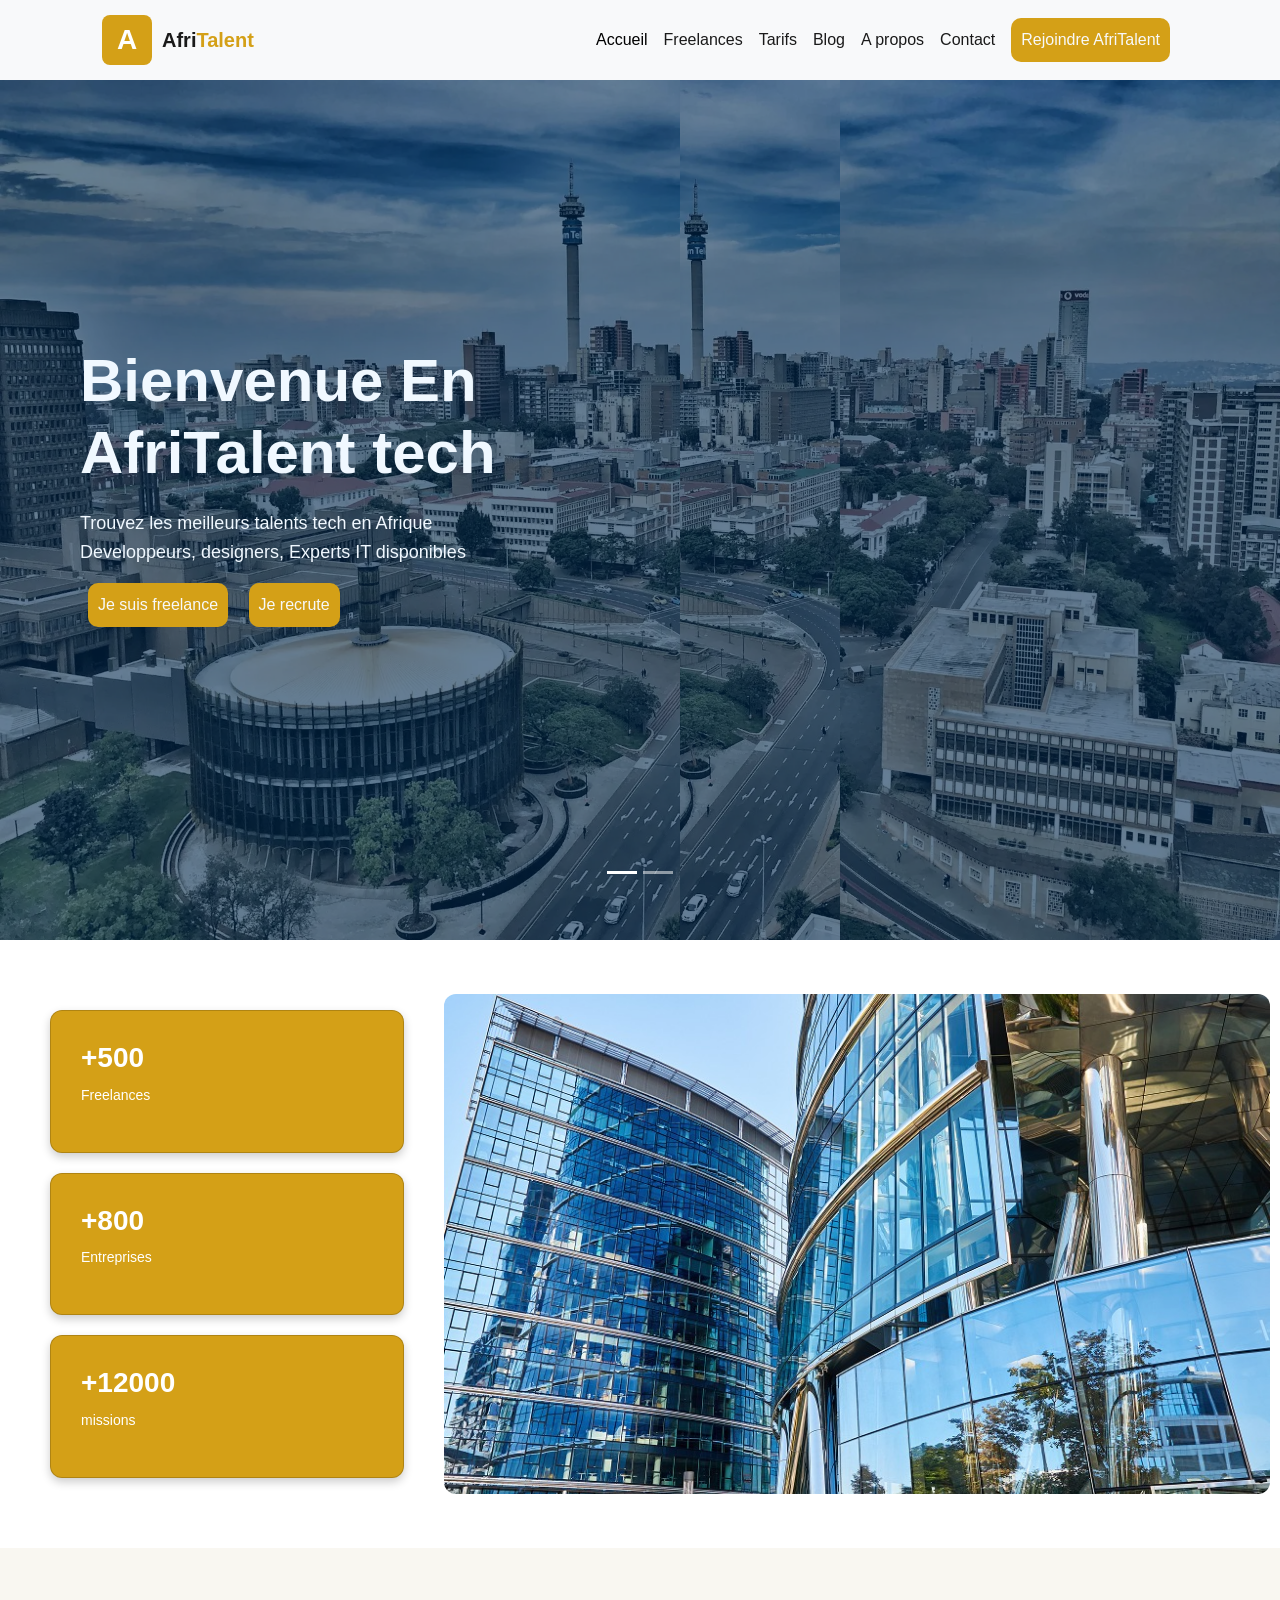
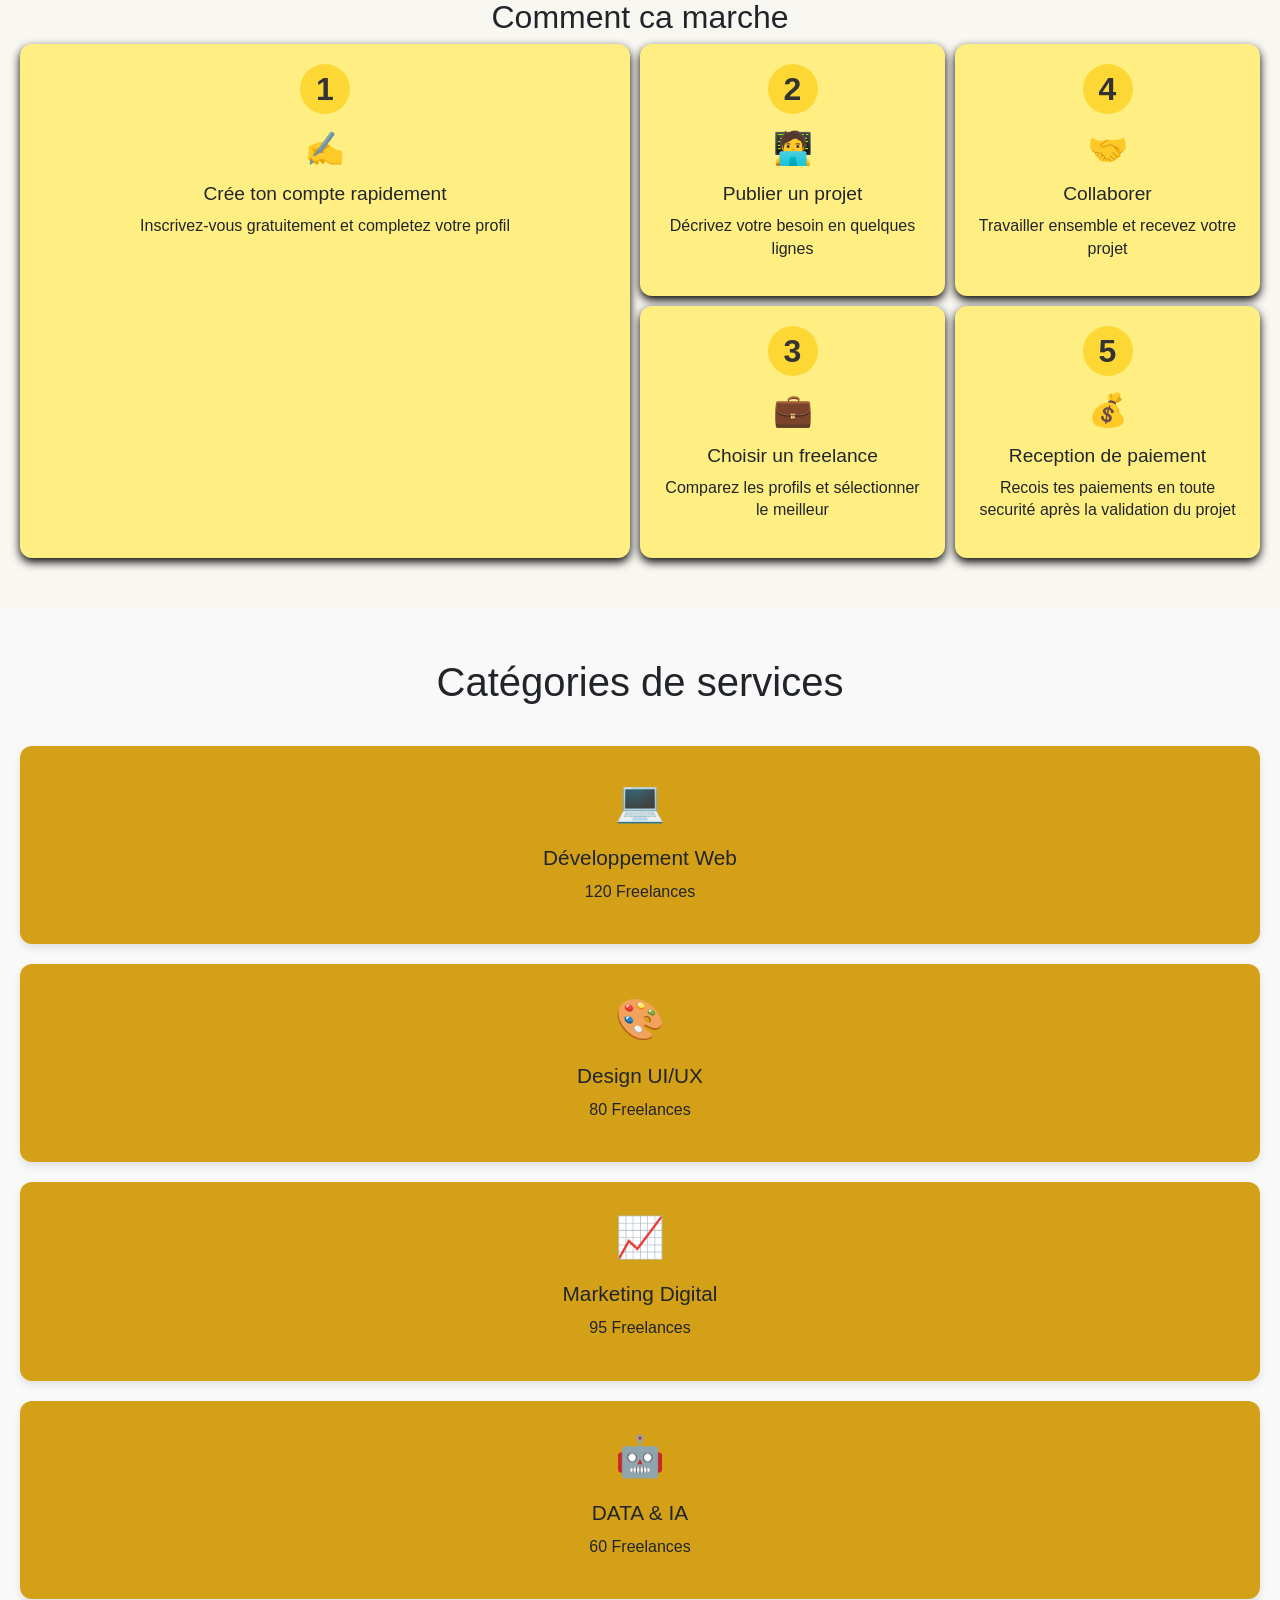
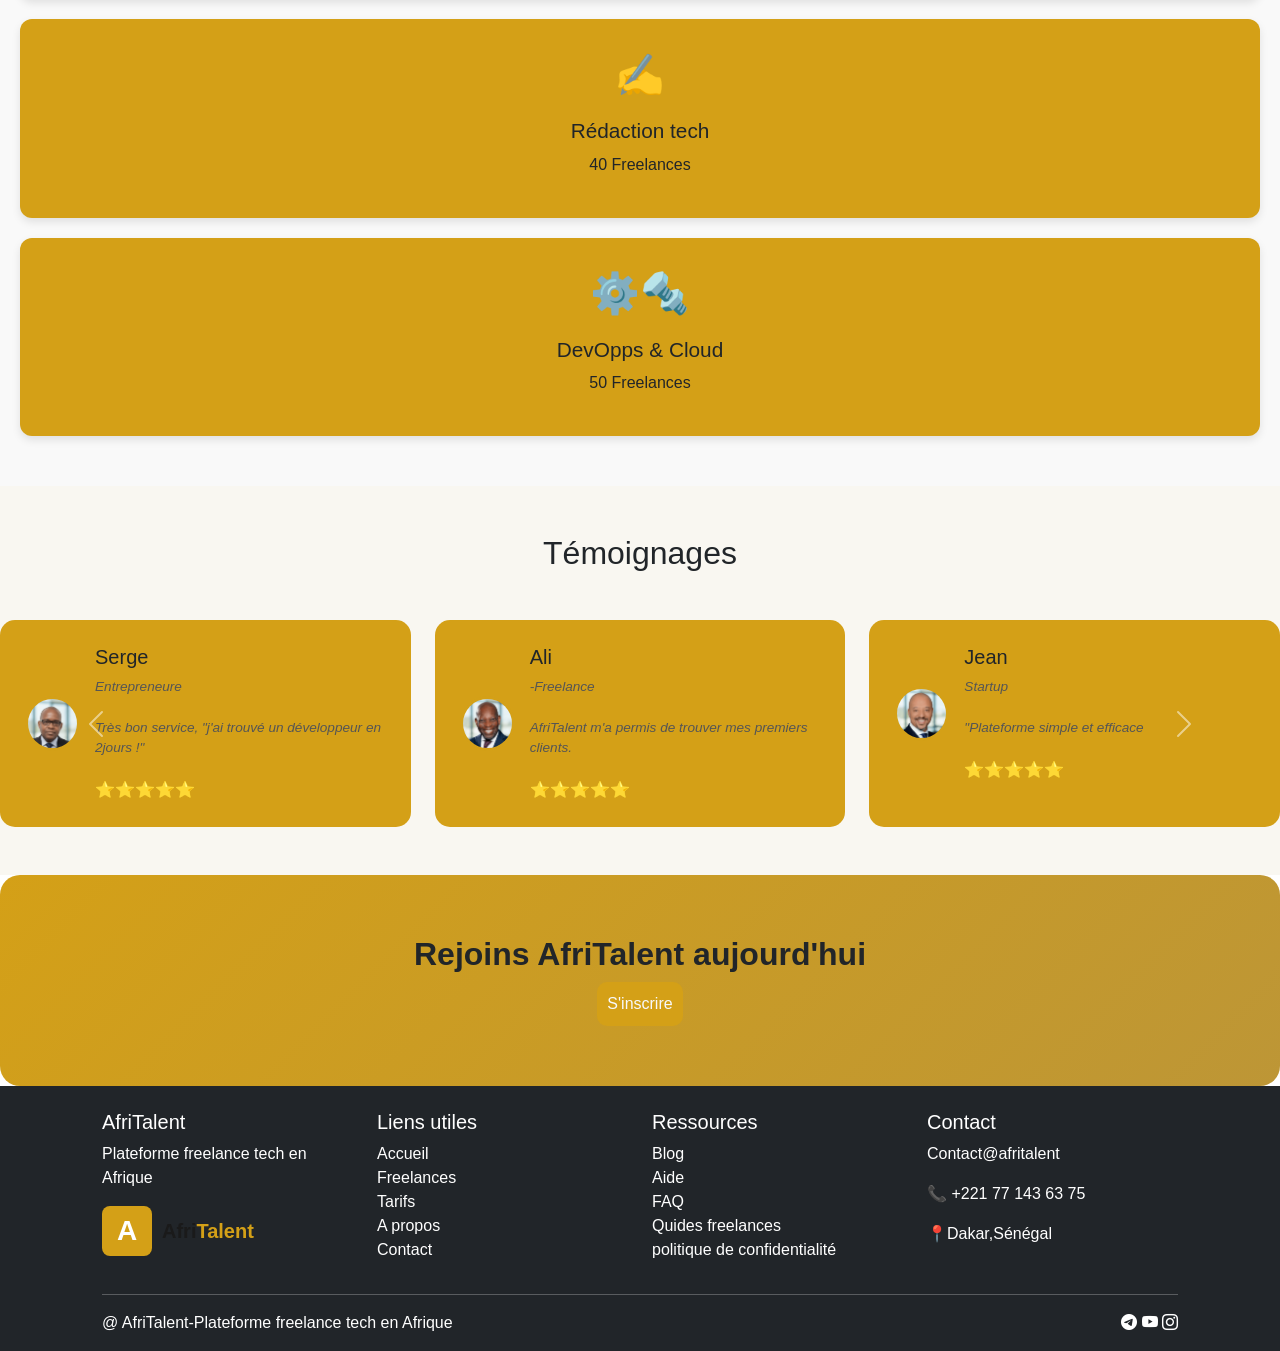
==== commit 1a11dd5f: "CSS : responsive design mobile et tablette, media queries" ====
--- a/index.html
+++ b/index.html
@@ -284,7 +284,7 @@
                         </div>
                         <span class="logo-text">Afri<span class="logo-texte">Talent</span></span>
                        </div>
-                </a>
+                         </a>
                           </div>
                          <div class="col-md-3">
                            <h5>Liens utiles</h5>
@@ -299,11 +299,11 @@
                           <div class="col-md-3">
                            <h5>Ressources</h5>
                             <ul class="list-unstyled">                         
-                            <li><a href="#">Blog</a></li>
-                            <li><a href="#">Aide</a></li>
-                            <li><a href="#">FAQ</a></li>
-                            <li><a href="#">Quides freelances</a></li>
-                            <li><a href="#">politique de confidentialité</a></li>
+                            <li><a href="blog.html">Blog</a></li>
+                            <li><a href="about.html">Aide</a></li>
+                            <li><a href="tarifs.html">FAQ</a></li>
+                            <li><a href="freelances.html">Quides freelances</a></li>
+                            <li><a href="index.html">politique de confidentialité</a></li>
                              </ul>
                          </div>
                         <div class="col-md-3">
@@ -314,7 +314,7 @@
                         </div>
                        </div>
                             <hr>
-                            <p class="text-center">
+                            <div class="foot">
                             <p> <span id="year"> @ AfriTalent-Plateforme freelance tech en Afrique</span>
                                  </p>
                                  <div class="icon">
--- a/css/style.css
+++ b/css/style.css
@@ -197,7 +197,7 @@
 }
 /*carte de services*/
 .cat-card{
-    background-color: #ffef82;
+    background-color:#d4a017 ;
     border-radius: 12px;
     padding: 25px 20px;
     box-shadow: 0 4px 8px rgba(0, 0, 0, 0.1);
@@ -234,7 +234,7 @@
     background: #f9f7f1;
 }
 .testimonial-card{
-    background: #ffef82;
+    background: #d4a017;
     padding: 25px;
     border-radius: 15px;
     transition: all 0.3s ease;
@@ -261,7 +261,7 @@
     height: 55px;
     border-radius: 50%;
     object-fit: cover;
-    border: 3px solid #fdd835;
+    border: 3px solid #d4a017;
 }
 .user p{
     font-size: 0.85rem;
@@ -269,11 +269,11 @@
 }
 /*indicateurs points*/
 .carousel-indicators button{
-    background-color: #fdd835;
+    background-color:#d4a017;
 }
 /*section CTA*/
 .cta{
-    background: linear-gradient(135deg, #fdd835,#ffef82);
+    background: linear-gradient(135deg,#d4a017,#bd9636);
     padding: 60px 20px;
     text-align: center;
     border-radius: 20px;
@@ -307,10 +307,6 @@
     background-color: #000;
     transform: scale(1.05);
 }
-/*footer*/
-footer{
-    background-color: darkgray;
-}
 a{
     color:white;
 }
--- a/css/variable.css
+++ b/css/variable.css
@@ -10,13 +10,22 @@
 }
 a{
     text-decoration: none;
+    color: white;
 }
 .navbar{
+    background-color: var(--color-light);
     position: fixed;
     top: 0;
+    padding: 10px 20px;
 }
-body{
-    padding-top: 70px;
+html,body{
+    padding-top: 20px;
+    overflow-x: hidden;
+}
+*{
+    margin: 0;
+    padding: 0;
+    box-sizing: border-box;
 }
 
     /*logo commun pour toutes les pages*/
@@ -70,3 +79,38 @@
     padding: 10px 10px ;
     border-radius: 10px;
 }
+/*footer*/
+.foot{
+    display: flex;
+    flex-direction: row;
+    justify-content: space-between;
+    margin-bottom: 0;
+}
+.icon{
+    gap: 15px;
+}
+/*Pour les images*/
+.img{
+    max-width: 100%;
+    height: auto;
+}
+/*Responsive*/
+/*Mobile*/
+.cards{
+    display: flex;
+    flex-direction: column;
+}
+/*tablette*/
+@media(min-width:768px){
+    .cards{
+        flex-direction: row;
+        flex-wrap: wrap;
+    }
+}
+/*Desktop*/
+@media(min-width:1200px){
+    .container{
+        max-width: 1100px;
+        margin: auto;
+    }
+}
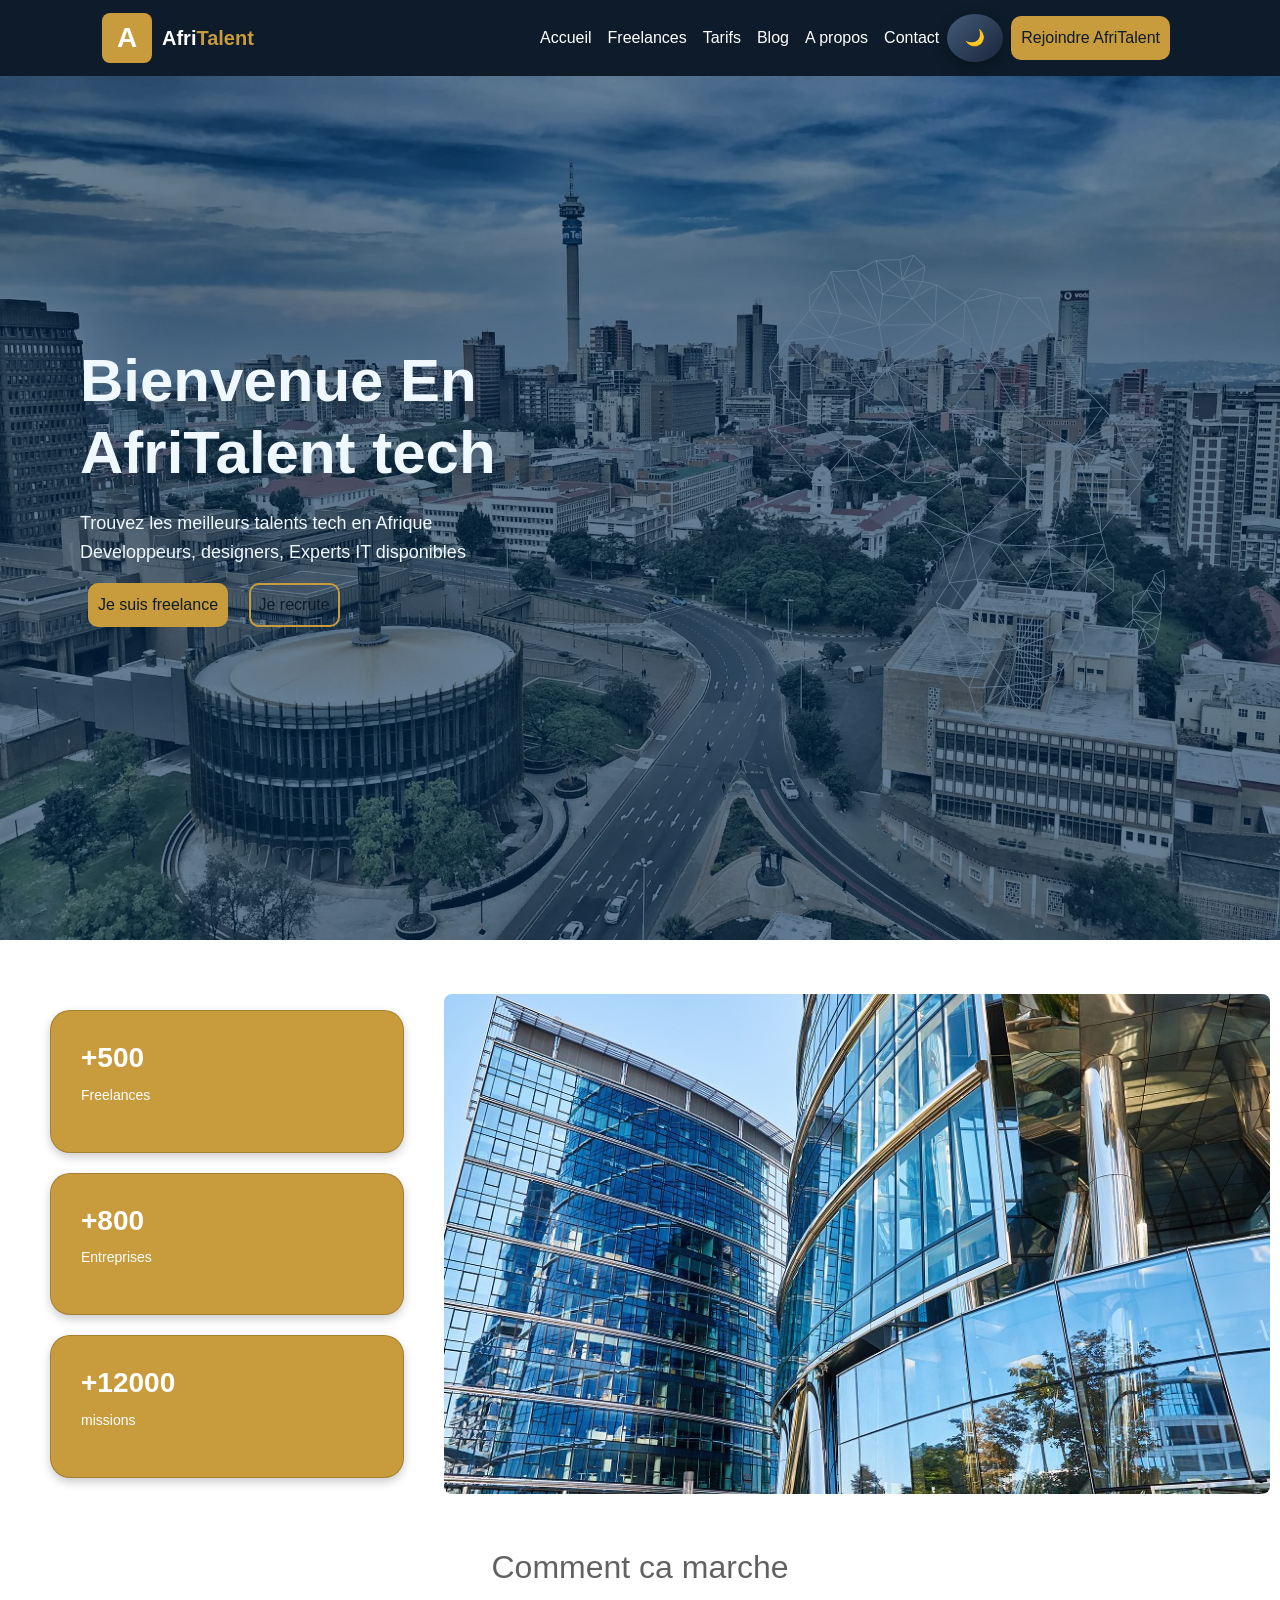
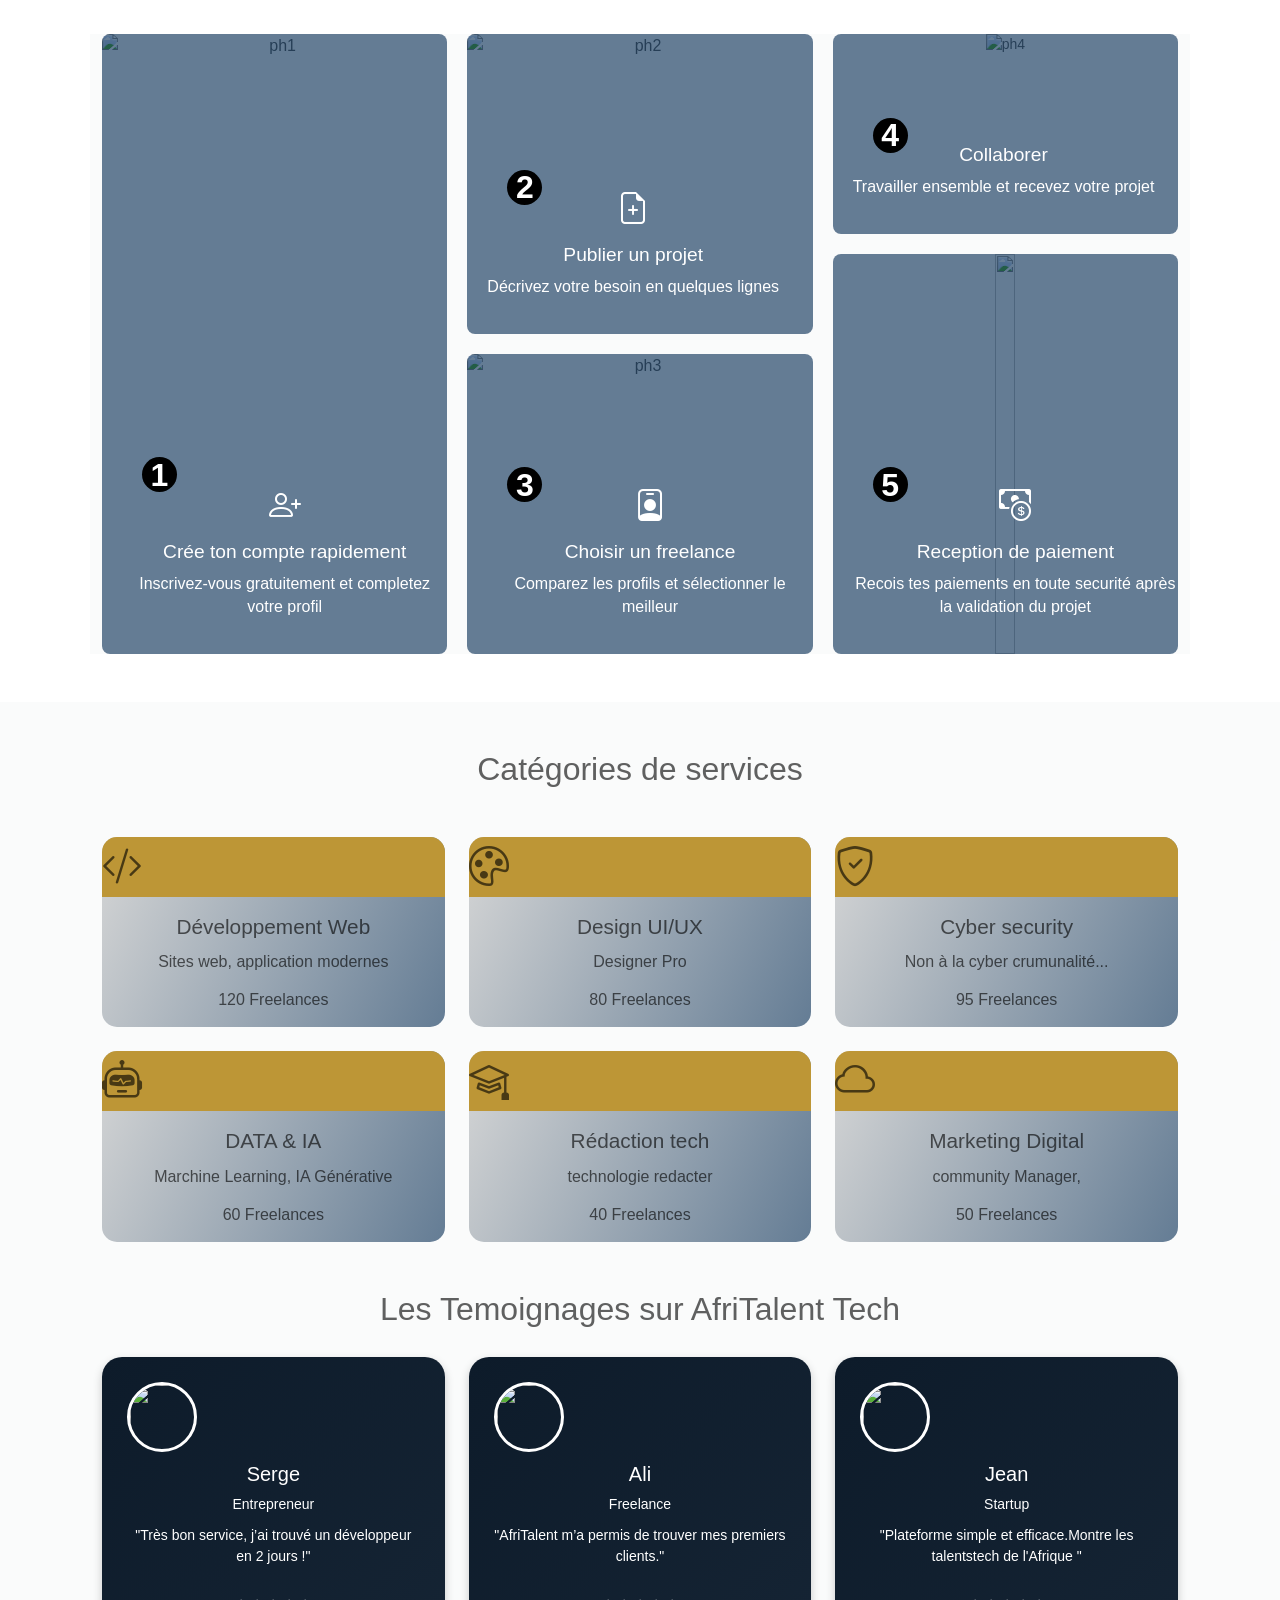
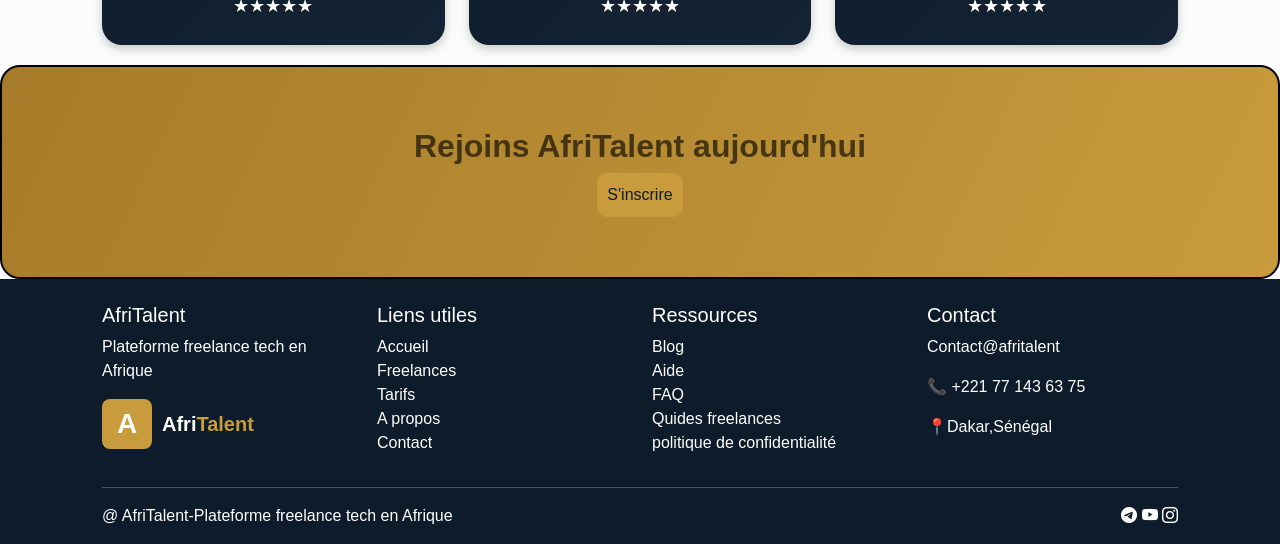
==== commit 80fd57de: "Init : JS dark mode avec localStorage, navbar dynamique au scroll" ====
--- a/index.html
+++ b/index.html
@@ -17,9 +17,9 @@
  </head>
 <body>
  <!-- Le contenu de la page sera ajoute ici -->
-                    <!--NAVBAR-->
+                    <!-- NAVBAR -->
     <header>
-         <nav class="navbar navbar-expand-lg navbar-light bg-light ">
+         <nav class="navbar navbar-expand-lg navbar-dark fixed-top">
             <div class="container">
                 <!--logo-->
                 <a  class="navbar-brand" href="index.html">
@@ -27,7 +27,7 @@
                         <div class="logo-rect">
                             <span class="logo-a">A</span>
                         </div>
-                        <span class="logo-text">Afri<span class="logo-texte">Talent</span></span>
+                        <span class="logo-text">Afri<span class="logo-texte">Talent</span>
                        </div>
                 </a>
                  <button class="navbar-toggler" type="button" data-bs-toggle="collapse" data-bs-target="#navMenu" aria-controls="navMenu" aria-expanded="false" aria-label="Toggle navigation" >
@@ -43,21 +43,23 @@
             <li class="nav-item"><a class="nav-link" href="contact.html">Contact</a></li>
             </ul>
             </div>
+            <button id="themeToggle">🌙</button>
             <a href="freelances.html"><button class="btn btn-outline-light m-2">Rejoindre AfriTalent </button></a>
-            </div>
-        </nav>
+          </div>
+          </nav>
         </header>
         <main>
                              <!--HERO-->
 <section class="hero">
     <div class="overlay"></div>
     <div class="hero-content">
-    <h1>Bienvenue En AfriTalent tech  </h1>
-    <h2> Trouvez les meilleurs talents tech en Afrique <br> Developpeurs, designers, Experts IT disponibles </h2>
+    <h1>Bienvenue En AfriTalent tech</h1>
+    <h2> Trouvez les meilleurs talents tech en Afrique <br> Developpeurs, designers, Experts IT disponibles</h2>
     <button class="btn btn-outline-light m-2">Je suis freelance</button>
-    <button class="btn btn-outline-light m-2">Je recrute</button>
-    </div>
-    <img src="" class="hero" alt="">
+    <button class="btn btn-outline-light m-2"id="clair">Je recrute</button>
+    </div>  
+    <div class="Afrique"><img src="images/Afrique-blanc.svg" alt="Afrique">
+      </div> 
 </section>
     <section class="stats-container">
         <div class="stats">
@@ -82,186 +84,217 @@
     </div>
 </section>
     <!--Comment ca marche-->
-    <section id="comment ca marche" class="how-it-works">
-        <h2>Comment ca marche</h2>
-        <div class="grid-trailers">
-        <div class="trailer left">
+        <h2 class="text-center mb-5 text-primary-custom">Comment ca marche</h2>
+    <section class="container my-5" id="comment ca marche">
+        <div class="grid-cards">
+          <div class="left">
+        <div class="custom-card card1">
+          <img src="https://images.unsplash.com/photo-1521737604893-d14cc237f11d" alt="ph1">
+          <div class="overlay"></div>
+          <div class="content">
             <span class="step-number">1</span>
-            <div class="icon">✍️</div>
+            <div class="icon"><i class="bi bi-person-plus"></i></div>
             <h3>Crée ton compte rapidement</h3>
             <P>Inscrivez-vous gratuitement et completez votre profil</P>
         </div>
-        <div class="trailer middle-top">
+        </div>
+        </div>
+        <div class="center">
+        <div class=" custom-card card2">
+          <img src="https://images.unsplash.com/photo-1522202176988-66273c2fd55f" alt="ph2">
+          <div class="overlay"></div>
+            <div class="content">
             <span class="step-number">2</span>
-            <div class="icon">🧑‍💻</div>
+            <div class="icon"><i class="bi bi-file-earmark-plus"></i></div>
             <h3>Publier un projet</h3>
             <P>Décrivez votre besoin en quelques lignes</P>
         </div>
-       <div class="trailer middle-bottom">
+        </div>
+       <div class=" custom-card card3">
+            <img src="https://images.unsplash.com/photo-1504384308090-c894fdcc538d" alt="ph3">
+            <div class="overlay"></div>
+            <div class="content">
             <span class="step-number">3</span>
-            <div class="icon">💼</div>
+            <div class="icon"><i class="bi bi-person-badge"></i></div>
             <h3>Choisir un freelance</h3>
-            <P>Comparez les profils et sélectionner le meilleur</P>
-        </div>
-        <div class="trailer right-top">
+            <P>Comparez les profils et sélectionner le meilleur</P> 
+        </div>
+        </div>
+        </div>
+        <div class="right">
+          
+        <div class=" custom-card card4">
+          <div class="small">
+          <img src="https://images.unsplash.com/photo-1563013544-824ae1b704d3" alt="ph4">
+          <div class="overlay"></div>
+          <div class="content">
             <span class="step-number">4</span>
-            <div class="icon">🤝</div>
+            <div class="icon"><i class="bi bi-"></i></div>
             <h3>Collaborer</h3>
             <P>Travailler ensemble et recevez votre projet</P>
         </div>
-        <div class="trailer right-bottom">
+        </div>
+        </div>
+        <div class=" custom-card card5">
+          <div class="big">
+          <img src="https://images.unsplash.com/photo-1556742049-0cfed4f6a45d?auto=format&fit=crop&w=800&q=80" alt="">
+          <div class="overlay"></div>
+          <div class="content">
             <span class="step-number">5</span>
-            <div class="icon">💰</div>
+            <div class="icon"><i class="bi bi-cash-coin"></i></div>
             <h3>Reception de paiement</h3>
             <P>Recois tes paiements en toute securité après la validation du projet</P>
         </div>
+        </div>
+        </div>
+        </div>
+        </div>
     </section>
-        <!--Categories-->
-        <section  id="Catégories"   class="Catégories">
-                <h2>Catégories de services</h2>
-            <div class="category-grid">
-                <div class="cat-card">
-                     <div class="icon">💻</div>
-                       <h3>Développement Web </h3>
-                       <P>120 Freelances</P>
-                    </div>
-                <div class="cat-card">
-                     <div class="icon">🎨</div>
-                       <h3> Design UI/UX </h3>
-                       <p>80 Freelances</p>
-                    </div>
-                
-                <div class="cat-card">
-                    <div class="icon">📈</div>
-                       <H3> Marketing Digital</H3>
-                       <p>95 Freelances</p>
-                    </div>
-                <div class="cat-card">
-                    <div class="icon">🤖</div>
-                        <h3>DATA & IA</h3>
-                        <p>60 Freelances</p>
-                    </div>
-                <div class="cat-card">
-                     <div class="icon">✍️</div>
-                      <h3> Rédaction tech</h3>
-                      <p>40 Freelances</p>
-                    </div>
-                <div class="cat-card">
-                     <div class="icon">⚙️🔩</div>
-                    <h3> DevOpps & Cloud</h3>
-                    <p>50 Freelances</p>
-                    </div>
+                        <!--Categories-->
+        <section  id="Catégories"class="Catégories py-5 bg-light-custom">
+          <div class="container">
+                <h2 class="text-center mb-5 text-primary-custom">Catégories de services</h2>
+            <div class="row g-4">
+                <div class="col-md-4 col-sm-6">
+                  <div class="category-card-img">
+                    <div class="icon"><i class="bi bi-code-slash"></i></div>
+                       <h2 class="cte">Développement Web </h2>
+                       <p class="ct">Sites web, application modernes</px>
+                       <P class="ct">120 Freelances</P>
+                    </div>
+                    </div>
+                     <div class="col-md-4 col-sm-6">
+                  <div class="category-card-img">
+                    <div class="icon"><i class="bi bi-palette"></i></div>
+                       <h2 class="cte"> Design UI/UX</h2>
+                       <p class="ct">Designer Pro</p>
+                       <p class="ct">80 Freelances</p>
+                    </div>
+                    </div>
+                 <div class="col-md-4 col-sm-6">
+                  <div class="category-card-img">
+                    
+                    <div class="icon"><i class="bi bi-shield-check"></i></div>
+                       <h2 class="cte">Cyber security</h2>
+                       <p class="ct">Non à la cyber crumunalité...</p>
+                       <p class="ct">95 Freelances</p>
+                    </div>
+                    </div>
+                 <div class="col-md-4 col-sm-6">
+                  <div class="category-card-img">
+                     <div class="icon"><i class=" bi bi-robot"></i></div>
+                        <h2 class="cte">DATA & IA</h2>
+                        <p class="ct">Marchine Learning, IA Générative</p>
+                        <p class="ct">60 Freelances</p>
+                        </div>
+                        </div>
+                       
+                 <div class="col-md-4 col-sm-6">
+                  <div class="category-card-img">
+                     <div class="icon"> <i class="bi bi-mortarboard"></i></div>
+                      <h2 class="cte"> Rédaction tech</h2>
+                      <p class="ct">technologie redacter</p>
+                      <p class="ct">40 Freelances</p>
+                    </div>
+                    </div>
+                    
+                <div class="col-md-4 col-sm-6">
+                  <div class="category-card-img">
+                     <div class="icon"><i class="bi bi-cloud"></i></div>
+                    <h2 class="cte"> Marketing Digital</h2>
+                    <p class="ct">community Manager,</p>
+                    <p class="ct">50 Freelances</p>
+                    </div>
+                </div>
+                </div>
                 </div>
         </section>
                                     <!--Temoignages-->
-                        <section class="testimoniales py-5">
-                        <div class="container text-center"></div>  
-                        <h2 class="text-center mb-5">Témoignages</h2>
-                        <div id="testimonialCarousel" class="carousel-slide" data-bs-ride="ccarousel" data-bs-ride="carousel" data-bs-interval="2500" data-bs-pause="hover">
-                            <!--indicateurs-->
-                            <div class="carousel-indicators">
-                                <button type="button" data-bs-target="#testimonialCarousel" data-bs-slide-to="0" class="active"></button>
-                                <button type="button" data-bs-target="#testimonialCarousel" data-bs-slide-to="1"></button>
-                            </div>
-                            <div class="carousel-inner"> 
-                                          <!--1slide--> 
-                                    <div class="carousel-item active">
-                                    <div class="row justify-content-center g-4">
-                                            <div class="col-md-4">
-                                            <div class="testimonial-card">
-                                                <div class="user">
-                                                <img src="images/Serge-1.png" alt="Serge-1">
-                                                 <div>
-                                                 <h5>Serge</h5>
-                                                 <p>Entrepreneure</p>
-                                                 <p> Très bon service, "j'ai trouvé un développeur en 2jours !"</p>   
-                                                 ⭐⭐⭐⭐⭐
-                                                 </div>
-                                            </div>
-                                            </div>
-                                            </div>
-                                            <div class="col-md-4">
-                                            <div class="testimonial-card">
-                                                <div class="user">
-                                            <img src="images/Patrick-1.png" alt="Philip-1">
-                                            <div>
-                                            <h5>Ali</h5>
-                                            <p>-Freelance</p>
-                                            <p>AfriTalent m'a permis de trouver mes premiers clients.</p>
-                                            ⭐⭐⭐⭐⭐
-                                            </div>
-                                            </div>
-                                            </div>
-                                            </div>
-                                            <div class="col-md-4">
-                                            <div class="testimonial-card">
-                                                <div class="user">
-                                            <img src="images/Philip-1.png" alt="Philip-1">
-                                            <div>
-                                            <h5>Jean</h5>
-                                            <p>Startup</p>
-                                            <p>"Plateforme simple et efficace</p>
-                                            ⭐⭐⭐⭐⭐
-                                            </div>
-                                            </div>
-                                            </div>
-                                            </div>
-                                            </div>
-                                            </div>
-                                            <!--2slide-->
-                                     <div class="carousel-item ">
-                                      <div class="row justify-content-center g-4">
-                                            <div class="col-md-4">
-                                            <div class="testimonial-card">
-                                                <div class="user">
-                                    <img src="images/Serge-1.png" alt="Serge-1" >
-                                    <div>
-                                    <h5>Serge</h5>
-                                    <p>Entrepreneure</p>
-                                     <p> Très bon service, "j'ai trouvé un développeur en 2jours !"</p>
-                                     ⭐⭐⭐⭐⭐
-                                     </div>
-                                    </div>
-                                    </div>
-                                    </div>
-                                    <div class="col-md-4">
-                                    <div class="testimonial-card">
-                                        <div class="user">
-                                    <img src="images/Patrick-1.png" alt="Philip-1">
-                                    <div>
-                                    <h5>Ali</h5>
-                                    <p>-Freelance</p>
-                                    <p>AfriTalent m'a permis de trouver mes premiers clients.</p>
-                                    ⭐⭐⭐⭐⭐
-                                    </div>
-                                    </div>
-                                    </div>
-                                    </div>
-                                    <div class="col-md-4">
-                                    <div class="testimonial-card">
-                                        <div class="user">
-                                    <img src="images/Philip-1.png" alt="Philip-1" >
-                                    <div>
-                                    <h5>Jean</h5>
-                                    <p>Startup</p>
-                                    <p>"Plateforme simple et efficace</p>
-                                    ⭐⭐⭐⭐⭐
-                                    </div>
-                                    </div>
-                                    </div>
-                                    </div>
-                                </div>
-                                </div>  
-                                       <!--control-->
-                                    <button class="carousel-control-prev" type="button"data-bs-target="#testimonialCarousel" data-bs-slide="prev">
-                                    <span class="carousel-control-prev-icon"></span>  
-                                    </button>    
-                                    <button class="carousel-control-next" type="button"data-bs-target="#testimonialCarousel" data-bs-slide="next">
-                                    <span class="carousel-control-next-icon"></span>  
-                                    </button>  
-                            </div>
-                            </div>             
-                        </section>
+    <section>
+        <H2 class="text-center">Les Temoignages sur AfriTalent Tech</H2>
+<div id="testimonialCarousel" class="carousel slide" data-bs-ride="carousel">
+<div class="carousel-inner">
+
+    <!-- Slide 1 -->
+    <div class="carousel-item active">
+      <div class="container">
+        <div class="row">
+
+          <!-- Card 1 -->
+          <div class="col-md-4">
+            <div class="card testimonial-card text-center">
+              <img src="https://randomuser.me/api/portraits/men/5.jpg" class="testimonial-img">
+              <h5>Serge</h5>
+              <small>Entrepreneur</small>
+              <p>"Très bon service, j’ai trouvé un développeur en 2 jours !"</p>
+              <div class="stars">★★★★★</div>
+            </div>
+          </div>
+
+          <!-- Card 2 -->
+          <div class="col-md-4">
+            <div class="card testimonial-card text-center">
+              <img src="https://randomuser.me/api/portraits/men/32.jpg" class="testimonial-img">
+              <h5>Ali</h5>
+              <small>Freelance</small>
+              <p>"AfriTalent m’a permis de trouver mes premiers clients."</p>
+              <div class="stars">★★★★★</div>
+            </div>
+          </div>
+          <!-- Card 3-->
+          <div class="col-md-4">
+            <div class="card testimonial-card text-center">
+              <img src="https://randomuser.me/api/portraits/men/44.jpg" class="testimonial-img">
+              <h5>Jean</h5>
+              <small>Startup</small>
+              <p>"Plateforme simple et efficace.Montre les talentstech de l'Afrique "</p>
+              <div class="stars">★★★★★</div>
+            </div>
+          </div>
+        </div>
+      </div>
+    </div>
+    <!-- Slide 2 -->
+    <div class="carousel-item">
+      <div class="container">
+        <div class="row">
+          <div class="col-md-4">
+            <div class="card testimonial-card text-center">
+              <img src="https://randomuser.me/api/portraits/women/32.jpg" class="testimonial-img">
+              <h5>Amina</h5>
+              <small>Designer</small>
+              <p>"Très belle expérience."</p>
+              <div class="stars">★★★★★</div>
+            </div>
+          </div>
+          <div class="col-md-4">
+            <div class="card testimonial-card text-center">
+              <img src="https://randomuser.me/api/portraits/men/30.jpg" class="testimonial-img">
+              <h5>David</h5>
+              <small>CEO</small>
+              <p>"Service rapide et efficace."</p>
+              <div class="stars">★★★★★</div>
+            </div>
+          </div>
+          <div class="col-md-4">
+            <div class="card testimonial-card text-center">
+              <img src="https://randomuser.me/api/portraits/women/86.jpg" class="testimonial-img">
+              <h5>Fatou</h5>
+              <small>Marketing</small>
+              <p>"Interface moderne."</p>
+              <div class="stars">★★★★★</div>
+            </div>
+          </div>
+
+        </div>
+      </div>
+    </div>
+  </div>
+
+  <!-- Controls -->
+  
+</div>
+</section>
                                             <!--CTA-->
                      <section class="cta">
                         <div class="cta-container">
@@ -271,7 +304,7 @@
                      </section>
                      </main>
                                         <!--Footer-->
-                    <footer class="bg-dark text-white pt-4">
+                    <footer class="foot text-white pt-4">
                           <div class="container">
                           <div class="row">
                             <div class="col-md-3">
@@ -288,7 +321,7 @@
                           </div>
                          <div class="col-md-3">
                            <h5>Liens utiles</h5>
-                            <ul class="list-unstyled" >
+                            <ul class="list-unstyled">
                             <li> <a href="index.html">Accueil</a></li>
                              <li> <a href="freelances.html">Freelances</a></li>
                              <li><a href="tarifs.html">Tarifs</a></li>
@@ -324,9 +357,9 @@
                                  </div>
                                  </div>
                                  </footer>
-                        
-
-
+                                    <button id="btnTop"> 
+                                      <i class=" bi bi-arrow-up-circle"></i> 
+                                    </button>
  <!-- Bootstrap 5 via CDN : script JavaScript -->
  <script
 src="https://cdn.jsdelivr.net/npm/bootstrap@5.3.0/dist/js/bootstrap.bundle.min.js"></script>
--- a/css/style.css
+++ b/css/style.css
@@ -1,11 +1,12 @@
 /* les variables CSS dans root*/
+
 body{
-    background-color: var(--color-light);
+    background-color:#fdf6e3;
     font-family: var(--font-main);
     z-index: 1;
 }
 .navbar{
-    background-color: var(--color-light);
+    background-color:#0d1b2a; 
     padding: var(--spacing-md);
     position: fixed;
     top: 0;
@@ -29,8 +30,10 @@
     height: 100vh;
     display: flex;
     align-items: center;
+    justify-content: space-between;
     padding: 0 80px;
    color: aliceblue;
+   
 }
 .overlay{
     position: absolute;
@@ -41,7 +44,10 @@
     background: rgba(0,40,80,0.6);/*effet bleu sombre*/
     z-index: 1;
     pointer-events: none;
-}
+    display: flex;
+   justify-content: space-between;
+}
+/*carte pour afrique*/
 .hero-content{
     position: relative;
     z-index: 2;
@@ -65,6 +71,12 @@
     opacity: 0.6;
     z-index: 2;
 }
+/*image carte d'Afrique*/
+.Afrique img{
+    width: 100%;
+    height: 500px;
+    object-fit: cover;/*evite la déformation de l'image*/
+}
 /*sections cartes statistique +image*/
 .stats-container{
     background: linear-gradient(rgba(255,255,255,0.7),rgba(255,255,255,0.7));
@@ -81,7 +93,7 @@
      z-index: 1;
 }
 .card{
-    background:  #d4a017;
+    background:#c89b3c;
     color: white;
     padding: 30px;
     margin-bottom: 20px;
@@ -109,41 +121,139 @@
     width: 100%;
     height: 500px;
     object-fit: cover;/*evite la déformation de l'image*/
-    border-radius:12px;
+   border-radius: 8px;
+}
+#clair{
+    background-color:transparent;
+    border: 2px solid var(--cta);
+    padding: var(--spacing-md);
 }
 /*section comment ca marche*/
-.how-it-works{
-    padding: 50px 20px;
-    background-color: #f9f7f1;
-    text-align: center;
-}
-.grid-trailers{
+/*Grid*/
+.grid-cards{
     display: grid;
-    grid-template-columns: 2fr 1fr 1fr; /*gauche large milieu et droite petite*/
-    grid-template-rows: 1fr 1fr;
-    gap: 10px;  /*ecart horizontal et vertical entre les cartes*/
-    grid-template-areas:
-     "left middle-top right-top" 
-     "left middle-bottom right-bottom";
-}
-/*Attribuer les zones*/
+    grid-template-columns: repeat(3, 1fr);
+    grid-auto-rows:minmax(180px, auto);
+    gap: 20px;
+}
+.custom-card{
+    position: relative;
+   height: 100%;
+    cursor: pointer;
+    overflow: hidden;
+    display: flex;
+    justify-content: center;
+    align-items: center;
+    text-align: center;
+}
+/*image dans les cardes*/
+.custom-card img{
+    width: 100%;
+    height: 100%;
+    object-fit: cover;
+    display: block;
+}
+.custom-card .overlay{
+    position: absolute;
+    background: linear-gradient( rgba(0,40,80,0.6));
+   inset: 0;
+}
+/*content*/
+.content{
+    position: absolute;
+    bottom: 20px;
+    left: 20px;
+    color: white;
+    z-index: 2;
+}
+.card1 .content{
+    padding-top: 20px;
+}
+.content i{
+    font-size: 2rem;
+    margin-bottom: 10px;
+    display: block;
+    
+}
+/*Hover*/
+.custom-card :hover img{
+    transform: scale(1.08);
+    transition: 0.4s;
+}
+.custom-card :hover .overlay{
+    background: rgba(0,0,0,0.6);
+}
+/*diposition modulaire*/
+/*la plus grand 1*/
+.card1{
+   grid-column: 1 / 3;
+   grid-row: 1 / 3;
+    border-radius: 8px;
+}
+/*Petite 2*/
+.card2{
+    grid-column: 3;
+    grid-row: 1;
+    border-radius: 8px;
+}
+/*Haute 3*/
+.card3{
+    grid-column: 3;
+    grid-row: 2 / 4;
+    border-radius: 8px;
+}
+/*petite 4*/
+.card4{
+    grid-column: 1;
+    grid-row: 3;
+    height: 200px;
+    border-radius: 8px;
+}
+/*large bas 5*/
+.card5{
+    grid-column: 2 / 4;
+    grid-row:3;
+    height: 400px;
+    border-radius: 8px;
+}
+/*novelle disposition*/
+.center{
+    display: flex;
+    flex-direction: column;
+    gap: 20px;
+    text-align: center;
+    
+}
 .left{
-    grid-area: left;
-}
-.middlle-top{
-    grid-area: middle-top;
-}
-.middle-bottom{
-    grid-area: middle-bottom;
-}
-.right-top{
-    grid-area:right-top;
-}
-.right-bottom{
-    grid-area: right-bottom;
+     display: flex;
+    flex-direction: column;
+    gap: 20px;
+    text-align: center;
+}
+.left .content{
+    padding-top: 10px;
+    
+}
+.right{
+
+    display: flex;
+    flex-direction: column;
+    gap: 20px;
+    text-align: center;
+}
+/*celle à droite plus petit en haut*/
+.small{
+    height: 200px;
+    text-align: center;
+    
+}
+/*droite bas plus grand*/
+.big{
+    height: 400px;
+    text-align: center;
 }
 /*style pour les cards*/
-.trailer{
+ /*.trailer{
     background-color: #ffef82;
     padding: 20px;
     border-radius: 12px;
@@ -152,50 +262,48 @@
     flex-direction: column;
     align-items: center;
     justify-content: flex-start;
-}
+}*/
 .step-number{
+    position: absolute;
+    top: -15px;
+    left: 20px;
     font-size: 2rem;
+    font-weight: bold; 
+    background-color: black;
+    color: #fff;
+    width: 35px;
+    height: 35px;
+    border-radius: 50%;
+    display: flex;
+    align-items: center;
+    justify-content: center;
     font-weight: bold;
-    background-color: #fdd835;
-    color: #333;
-    width: 50px;
-    height: 50px;
-    border-radius: 50%;
-    display: flex;
-    align-items: center;
-    justify-content: center;
-    margin-bottom: 10px;
-}
-.grid-trailers .icon{
-    font-size: 2rem;
-    margin-bottom: 10px;
-}
-.trailer h3{
+}
+.content h3{
     margin-bottom: 10px;
     font-size: 1.2rem;
 }
-.trailer p{
+.content p{
     font-size: 1rem;
     line-height: 1.4;
     text-align: center;
 }
 /*section catégories des  services*/
-.Catégories{
-    padding:50px 20px;
-    background-color: #f9f9f9;
-    text-align: center;
-}
-.Catégories h2{
-    font-size: 2.5rem;
-    margin-bottom: 40px;
-}
-/*Grille responsive*/
-.category-grid{
-    display: grid;
-    grid-template-columns: repeat(auto-fit, minmax(220px), 1fr);
-    gap: 20px;
-}
-/*carte de services*/
+/*carte image*/
+.category-card-img{
+    position: relative;
+    overflow: hidden;
+    border-radius: 15px;
+    cursor:pointer;
+    background: linear-gradient(115deg,  rgba(0,0, 0, 0.15), rgba(0,40,80,0.6));
+}
+.category-card-img:hover{
+    background:linear-gradient(to right,#d4a017,#f5e6c8 );
+    color: #000;
+}
+/*image*/
+/*texte*/
+/*carte de services*//*
 .cat-card{
     background-color:#d4a017 ;
     border-radius: 12px;
@@ -208,76 +316,69 @@
     cursor: pointer;
 }
 /*icon*/
-.cat-card .icon{
+.category-card-img .icon{
     font-size: 2.5rem;
     margin-bottom: 15px;
-}
+    background-color: #bd9636;
+}
+
 /*titres*/
-.cat-card h3{
+.cte {
     font-size: 1.3rem;
     margin-bottom: 10px;
     text-align: center;
-}
-.cat-card p{
+    line-height: 1.4;
+}
+.ct {
     font-size: 1rem;
     line-height: 1.4;
     text-align: center;
 }
 /*effet suvol*/
-.cat-card:hover{
+.category-card-img:hover{
     transform: translateY(-10px) scale(1.05);
-    box-shadow: 0 12px 20px rgba(0,0,0,0.2);
-    background-color: rgba(209, 113, 113, 0.187);
+    transition: 0.6s;
+    background-color:white;
 }
 /*section temoignages*/
-.testimoniales{
-    background: #f9f7f1;
-}
-.testimonial-card{
-    background: #d4a017;
-    padding: 25px;
-    border-radius: 15px;
-    transition: all 0.3s ease;
-    height: 100%;
-}
-/*hover effet premium*/
-.testimonial-card:hover{
-    transform: translateY(-10px) scale(1.03);
-    box-shadow: 0 15px 30px rgba(0,0,0,0.2);
-}
-/*texte*/
-.testimonial-card p{
-    font-style: italic;
-    margin-bottom: 20px;
-}
-/*les users*/
-.user{
-    display: flex;
-    align-items: center;
-    gap: 15px;
-}
-.user img{
-    width: 55px;
-    height: 55px;
-    border-radius: 50%;
-    object-fit: cover;
-    border: 3px solid #d4a017;
-}
-.user p{
-    font-size: 0.85rem;
-    color: #555;
-}
-/*indicateurs points*/
-.carousel-indicators button{
-    background-color:#d4a017;
+.testimonial-card {
+  background: linear-gradient(135deg, #0d1b2a,#152434);
+  color: white;
+  border: none;
+  border-radius: 20px;
+  padding: 25px;
+  position: relative;
+  transition: 0.3s;
+}
+
+.testimonial-card:hover {
+  transform: translateY(-8px);
+}
+
+/* image ronde */
+.testimonial-img {
+  width: 70px;
+  height: 70px;
+  border-radius: 50%;
+  object-fit: cover;
+  margin-bottom: 10px;
+  border: 3px solid white;
+}
+
+/* étoiles */
+.stars {
+  color: #fff;
+  margin-top: 10px;
+  font-size: 18px;
 }
 /*section CTA*/
 .cta{
-    background: linear-gradient(135deg,#d4a017,#bd9636);
+    background: linear-gradient(115deg,var(--cta-hover),var(--cta));
     padding: 60px 20px;
     text-align: center;
     border-radius: 20px;
     margin:auto;
+    border: 2px solid black;
 }
 .cta-container{
     max-width: 700px;
@@ -296,9 +397,9 @@
 .cta-btn{
     display: inline-block;
     padding: 12px 25px;
-    background-color: #333;
+    background-color:black;
     color: #fff;
-    border-radius: 30px;
+    border-radius: 15px;
     text-decoration: none;
     transition: 0.3s;
 }
@@ -310,3 +411,17 @@
 a{
     color:white;
 }
+/*responsive pour les cards comment ca marche*/
+/*Tablette*/
+@media (max-width:768px){
+    .grid-cards{
+        grid-template-columns: 1fr;
+    }
+}
+/*pour telepnone*/
+@media (max-width:375px) {
+    .grid-cards{
+        grid-template-columns: 1fr;
+    }
+}
+
--- a/css/variable.css
+++ b/css/variable.css
@@ -1,26 +1,56 @@
     /*les 6+ variables*/
 :root{
-    --color-primary:#d4a017;
-    --color-dark:#1a1a1a;
-    --color-light:#ffffff;
+    --color-primary:#0d1b2a;
+    --color-secondary:#1b263b;
+    --accent:#415a77;
+    --cta:#c89b3c;
+    --cta-hover:#a67c2a;
+    --light:#f8f9faab;
     --font-main:'Open Sans', sans-serif;
     --font-title:'Montserrat' sans serif;
     --spacing-md:8px;
-    --radius:8px;
+    --radius:1.25rem;
+    
 }
 a{
     text-decoration: none;
     color: white;
 }
 .navbar{
-    background-color: var(--color-light);
+     padding: var(--spacing-md);
+    background-color: var(--color-primary);
     position: fixed;
     top: 0;
-    padding: 10px 20px;
+    transition: 0.3s;
+}
+.foot{
+    background-color: var(--color-primary); 
 }
 html,body{
     padding-top: 20px;
     overflow-x: hidden;
+    background-color: var(--light);
+}
+section{
+    background-color: var(--light);
+}
+h1, h2, h3, h4, h5{
+    font-family: var(--font-title);
+    color: var(--white-color);
+}
+.container *{
+    transition: 0.3s;
+ }
+
+p{
+    font-family: var(--font-main);
+}
+.card{
+   
+    border-radius: var(--radius);
+}
+.card-title{
+    color:var(--color-primary);
 }
 *{
     margin: 0;
@@ -39,7 +69,7 @@
 .logo-rect{
     width:50px;
     height: 50px; 
-    background-color: #d4a017;
+    background-color: var(--cta);
     border-radius: 8px;
     display: flex;
     align-items: center;
@@ -54,32 +84,40 @@
 }
 /*text Afritalent*/
 .logo-text{
-    color: #1a1a1a;
+    color:  white;
     font-weight: 600;
     font-size: 20px;
 }
 .logo-texte{
-    color: #d4a017;
+    color:var(--cta) ;
 }
 /*les liens nav*/
 .nav-link{
     position: relative;
     transition: 0.3s;
-    color: #1a1a1a;
+    color: white
 }
 .nav-link:focus{
-     color: #d4a017;
+      color:rgb(1, 1, 23) ;
 }
 .nav-link:hover{
-    color: #d4a017 ;
+   color: var(--cta);
+    text-decoration: dashed ;
 }
 
 .btn{
-    background-color: #d4a017;
+    background-color: var(--cta);
+    color: #0d1b2a;
     padding: 10px 10px ;
     border-radius: 10px;
-}
-/*footer*/
+    border: none;
+}
+.btn:hover{
+    background-color: white;
+}
+/*Animation css pour les cardes*/
+
+/*footer espacement entre le copryth et les liens*/
 .foot{
     display: flex;
     flex-direction: row;
@@ -113,4 +151,64 @@
         max-width: 1100px;
         margin: auto;
     }
-}+}
+
+                                    /*css pour js*/
+                /*poour dark/light*/
+/*les variables dans root*/
+:root{
+    --bg-color:white;
+    --text-colo:rgba(0, 0, 0, 0.619);
+}
+body{
+    background-color: var(--bg-color);
+    color: var(--text-colo);
+}
+/*style pour light*/
+body.dark{
+    background: linear-gradient(135deg, var(--accent), var(--color-secondary));
+    color: var(--bg-color);
+}
+#themeToggle{
+    background: linear-gradient(135deg, var(--accent), var(--color-secondary));
+    border: none;
+    border-radius: 50%;
+    padding: 12px 18px;
+    box-shadow: 0 6px 15px rgba(0, 0, 0, 0.3);
+    cursor: pointer;
+    transition: all 0.3s ease;
+    display: flex;
+    align-items: center;
+    gap: 8px;
+}
+ #themeToggle:active{
+    transform: scale(0.96);
+ }
+body.dark #themeToggle{
+    background: linear-gradient(115deg, #2C3E50, #34495e);
+}
+                /*pour la navbar au scroll*/
+.navbar.scrolled{
+    background: linear-gradient(115deg,  rgba(0,0, 0, 0.15), rgba(0,40,80,0.6)) ;
+    padding: 8px;
+    box-shadow: 0 5px 15px rgba(0, 0, 0, 0.3);
+}
+                /*button retour en haut*/
+#btnTop{
+    position: fixed;
+    left: 50%;
+    bottom: 20px;
+    transform: translateX(-50%);
+    padding: 5px 15px;
+    border: 2px solid black;
+    border-radius: 6px;
+    background:#f4b400;
+    color: black;
+    cursor: pointer;
+    display: none;
+    z-index: 999;
+}   
+body.dark#btnTop{
+    background-color: #f4b400;
+    color: black;
+}           
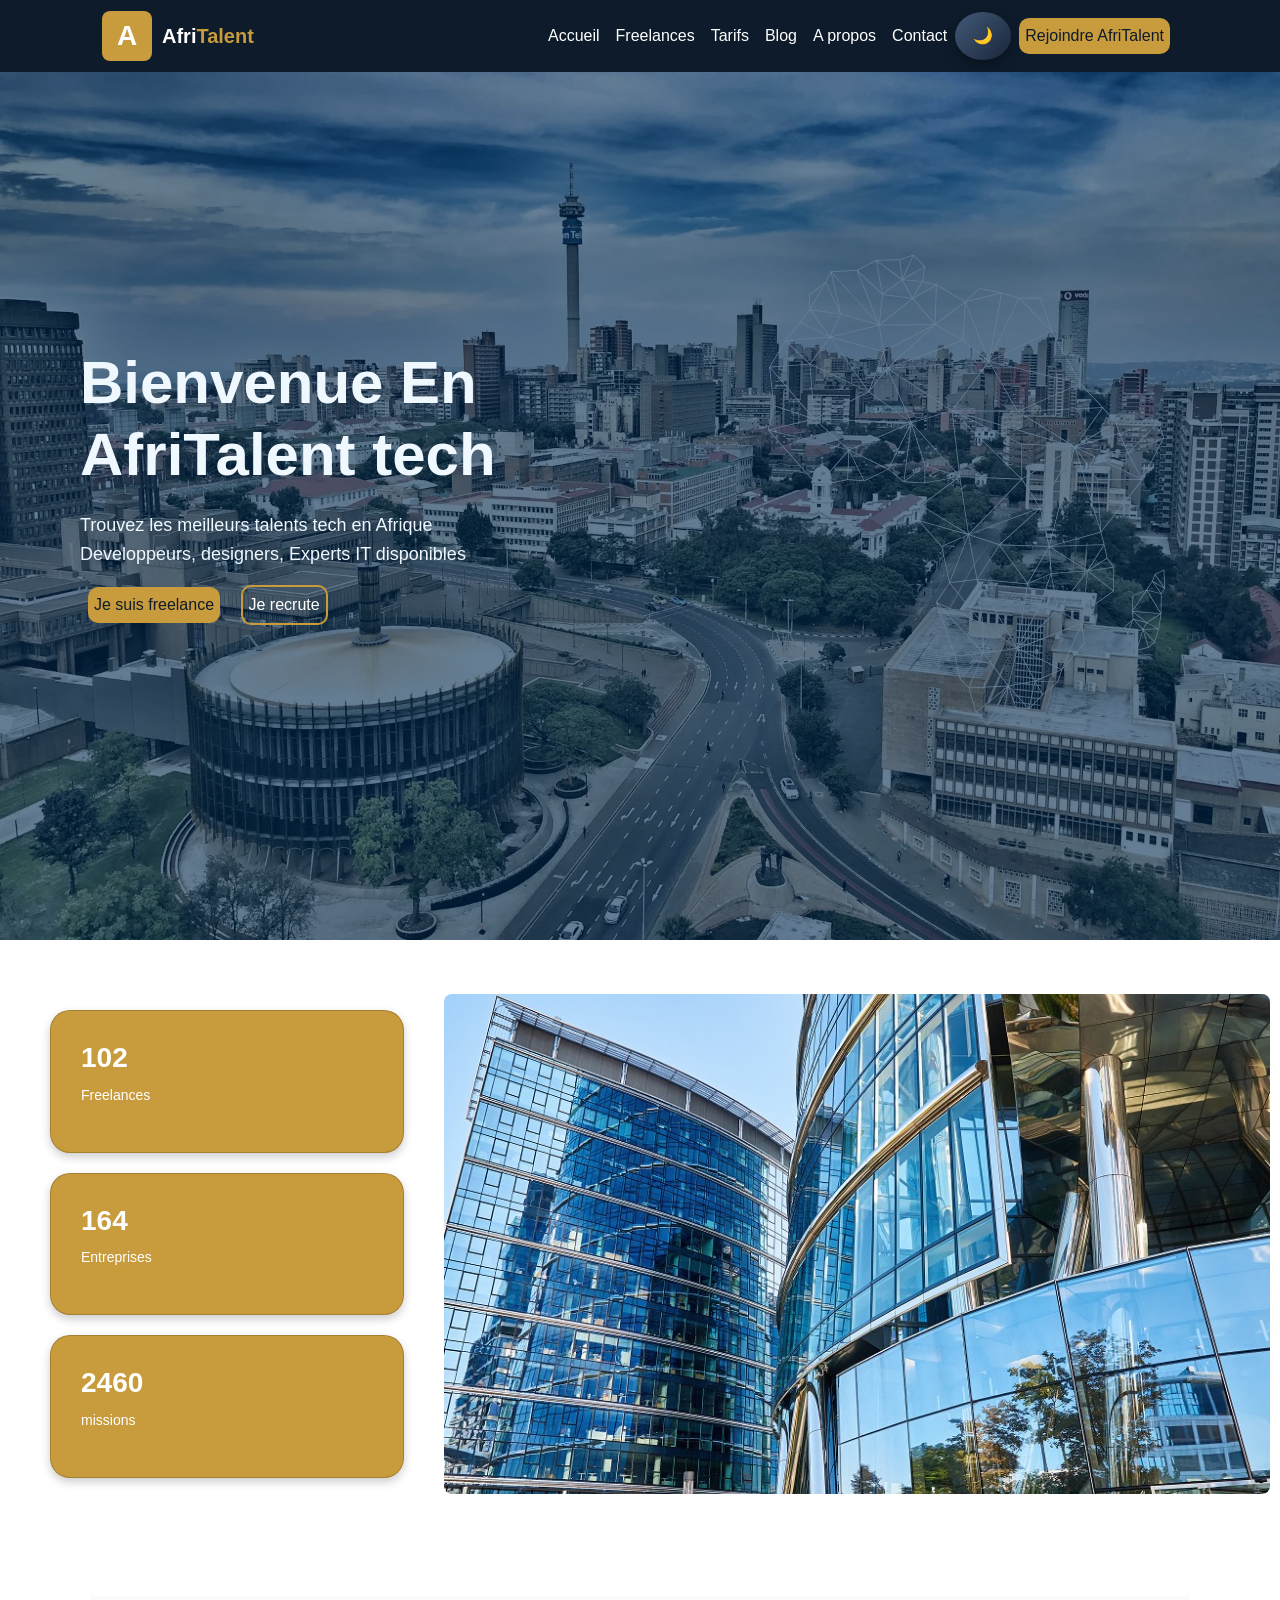
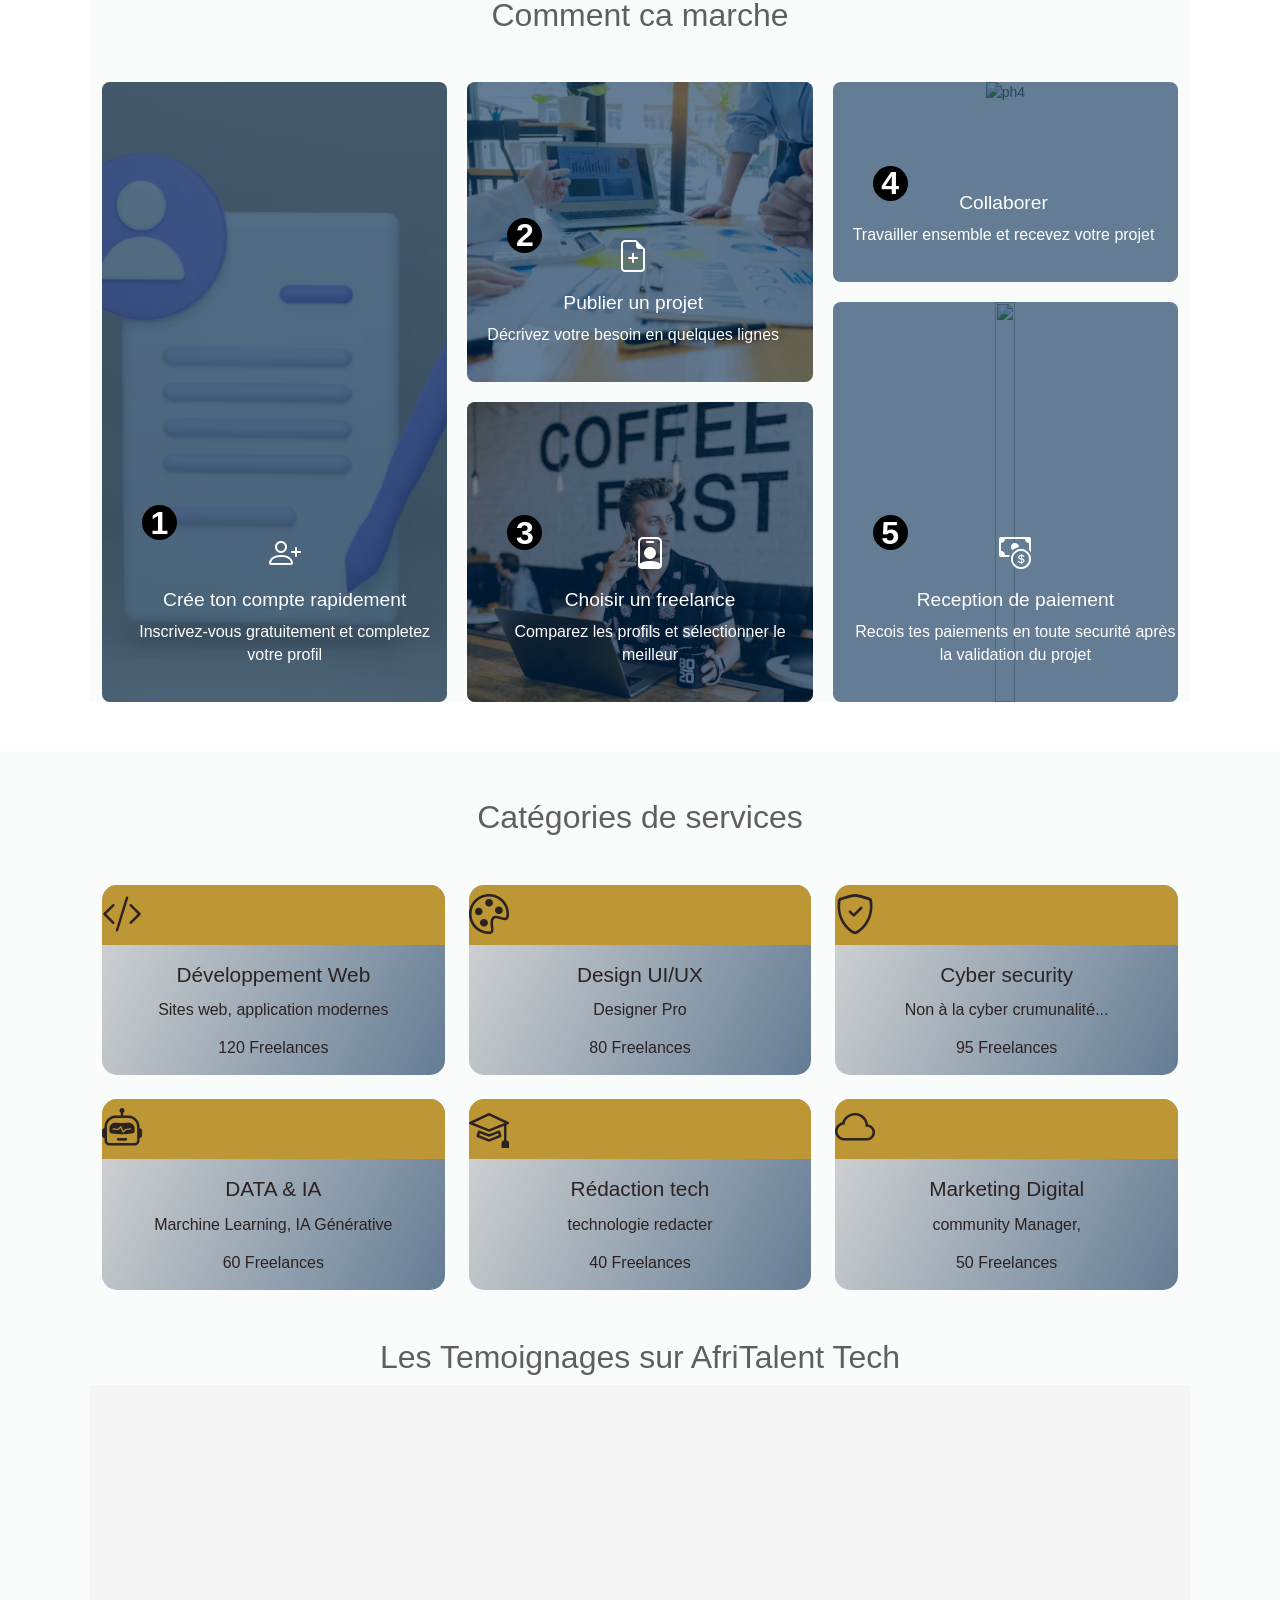
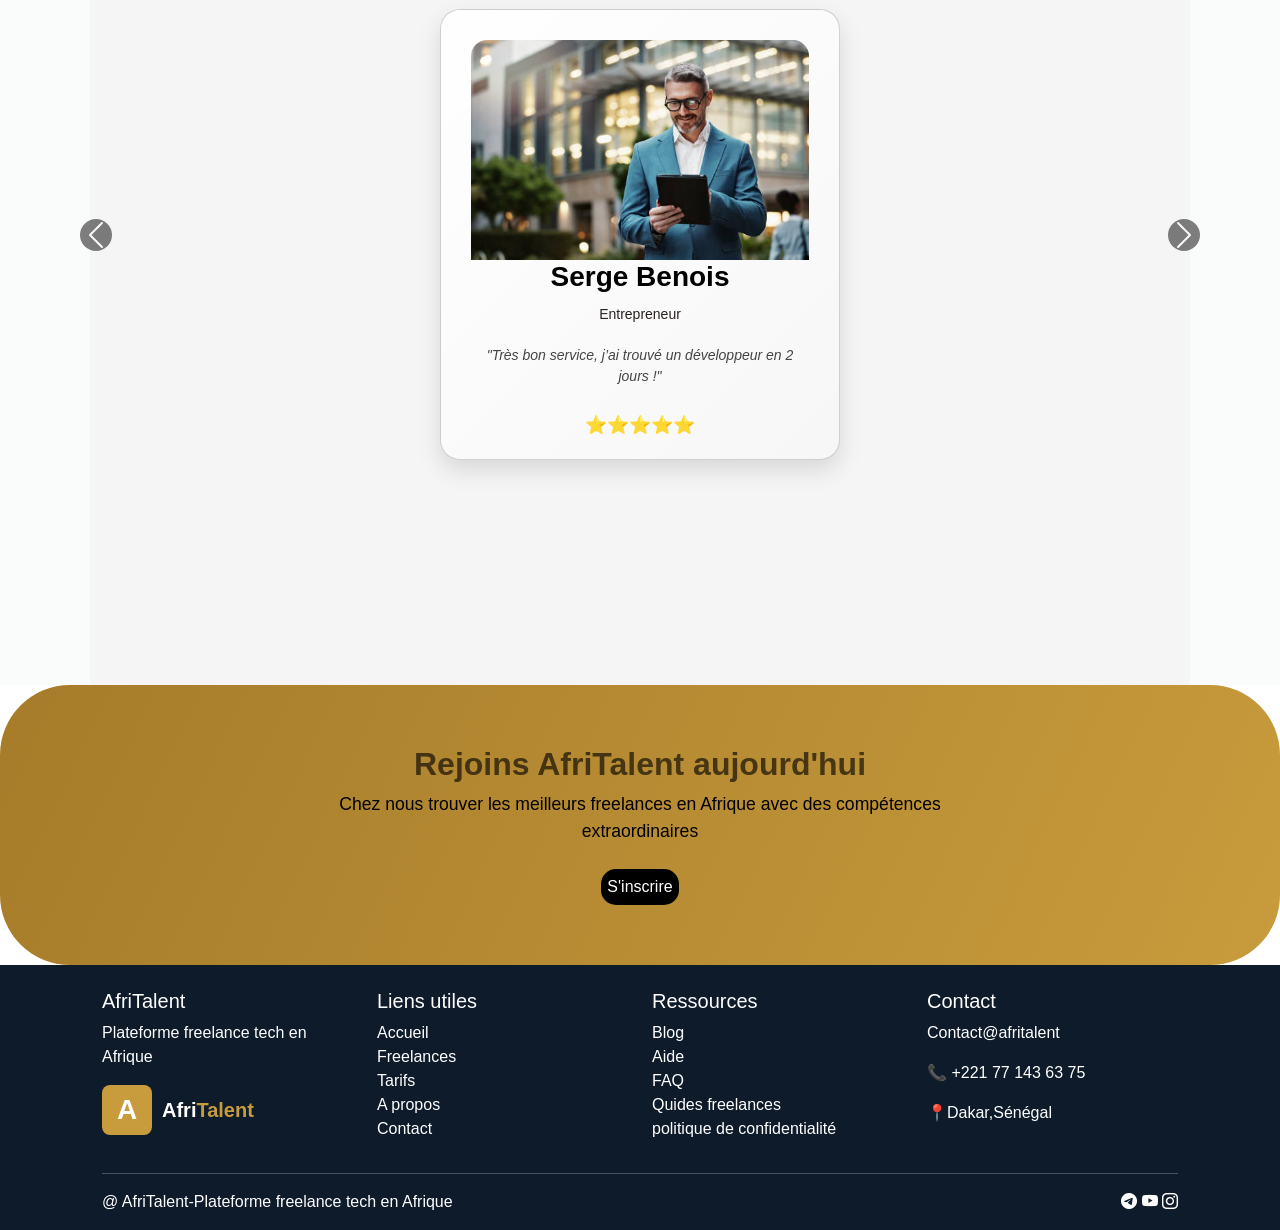
==== commit cc4392cf: "JS : compteurs animés au scroll et animations fade-in des sections" ====
--- a/index.html
+++ b/index.html
@@ -50,7 +50,7 @@
         </header>
         <main>
                              <!--HERO-->
-<section class="hero">
+<section class="hero fade">
     <div class="overlay"></div>
     <div class="hero-content">
     <h1>Bienvenue En AfriTalent tech</h1>
@@ -61,18 +61,18 @@
     <div class="Afrique"><img src="images/Afrique-blanc.svg" alt="Afrique">
       </div> 
 </section>
-    <section class="stats-container">
+    <section class="stats-container fade">
         <div class="stats">
             <div class="card">
-                    <h2>+500</h2>
+                    <h2 class="counter" data-target="500">+0</h2>
                     <P>Freelances</P>
                 </div>
             <div class="card">
-                    <h2>+800</h2>
+                    <h2 class="counter" data-target="800">+0</h2>
                     <P>Entreprises</P>
                 </div>
                   <div class="card">
-                    <h2>+12000</h2>
+                    <h2 class="counter" data-target="12000">+0</h2>
                     <P>missions</P>
                 </div>
                 </div>
@@ -84,12 +84,12 @@
     </div>
 </section>
     <!--Comment ca marche-->
+    <section class="container my-5 fade">
         <h2 class="text-center mb-5 text-primary-custom">Comment ca marche</h2>
-    <section class="container my-5" id="comment ca marche">
         <div class="grid-cards">
           <div class="left">
         <div class="custom-card card1">
-          <img src="https://images.unsplash.com/photo-1521737604893-d14cc237f11d" alt="ph1">
+          <img src="images/compte.jpg" alt="ph1">
           <div class="overlay"></div>
           <div class="content">
             <span class="step-number">1</span>
@@ -100,8 +100,8 @@
         </div>
         </div>
         <div class="center">
-        <div class=" custom-card card2">
-          <img src="https://images.unsplash.com/photo-1522202176988-66273c2fd55f" alt="ph2">
+        <div class="custom-card card2">
+          <img src="images/istockphoto-1369953931-612x612.webp" alt="ph2">
           <div class="overlay"></div>
             <div class="content">
             <span class="step-number">2</span>
@@ -110,8 +110,8 @@
             <P>Décrivez votre besoin en quelques lignes</P>
         </div>
         </div>
-       <div class=" custom-card card3">
-            <img src="https://images.unsplash.com/photo-1504384308090-c894fdcc538d" alt="ph3">
+       <div class="custom-card card3">
+            <img src="images/choisirfreelance.jpg" alt="ph3">
             <div class="overlay"></div>
             <div class="content">
             <span class="step-number">3</span>
@@ -122,8 +122,7 @@
         </div>
         </div>
         <div class="right">
-          
-        <div class=" custom-card card4">
+        <div class="custom-card card4">
           <div class="small">
           <img src="https://images.unsplash.com/photo-1563013544-824ae1b704d3" alt="ph4">
           <div class="overlay"></div>
@@ -135,7 +134,7 @@
         </div>
         </div>
         </div>
-        <div class=" custom-card card5">
+        <div class="custom-card card5">
           <div class="big">
           <img src="https://images.unsplash.com/photo-1556742049-0cfed4f6a45d?auto=format&fit=crop&w=800&q=80" alt="">
           <div class="overlay"></div>
@@ -151,7 +150,7 @@
         </div>
     </section>
                         <!--Categories-->
-        <section  id="Catégories"class="Catégories py-5 bg-light-custom">
+        <section class="Catégories py-5 bg-light-custom fade">
           <div class="container">
                 <h2 class="text-center mb-5 text-primary-custom">Catégories de services</h2>
             <div class="row g-4">
@@ -210,96 +209,114 @@
                 </div>
         </section>
                                     <!--Temoignages-->
-    <section>
+    <section class="fade">
         <H2 class="text-center">Les Temoignages sur AfriTalent Tech</H2>
 <div id="testimonialCarousel" class="carousel slide" data-bs-ride="carousel">
 <div class="carousel-inner">
 
     <!-- Slide 1 -->
     <div class="carousel-item active">
-      <div class="container">
+      <div class="container" id="temoin">
         <div class="row">
+          <!-- Card 1 -->
+            <div class="card testimonial-card text-center">
+              <div class="card-image">
+              <img src="images/temoinMan.jpg"class="card-img-top">
+              </div>
+              <h2>Serge Benois</h2>
+              <p class="role">Entrepreneur</p>
+              <p class="quote">"Très bon service, j’ai trouvé un développeur en 2 jours !"</p>
+              <div class="stars">⭐⭐⭐⭐⭐</div>
+            </div>
+            </div>
+            </div>
+            </div>
+          
 
-          <!-- Card 1 -->
-          <div class="col-md-4">
-            <div class="card testimonial-card text-center">
-              <img src="https://randomuser.me/api/portraits/men/5.jpg" class="testimonial-img">
-              <h5>Serge</h5>
-              <small>Entrepreneur</small>
-              <p>"Très bon service, j’ai trouvé un développeur en 2 jours !"</p>
-              <div class="stars">★★★★★</div>
-            </div>
-          </div>
-
-          <!-- Card 2 -->
-          <div class="col-md-4">
-            <div class="card testimonial-card text-center">
-              <img src="https://randomuser.me/api/portraits/men/32.jpg" class="testimonial-img">
-              <h5>Ali</h5>
-              <small>Freelance</small>
-              <p>"AfriTalent m’a permis de trouver mes premiers clients."</p>
-              <div class="stars">★★★★★</div>
-            </div>
-          </div>
-          <!-- Card 3-->
-          <div class="col-md-4">
-            <div class="card testimonial-card text-center">
-              <img src="https://randomuser.me/api/portraits/men/44.jpg" class="testimonial-img">
-              <h5>Jean</h5>
-              <small>Startup</small>
-              <p>"Plateforme simple et efficace.Montre les talentstech de l'Afrique "</p>
-              <div class="stars">★★★★★</div>
-            </div>
-          </div>
+    <!-- Slide 2 -->
+    <div class="carousel-item">
+      <div class="container" id="temoin">
+            <div class="card testimonial-card text-center">
+              <img src="images/phototemoin2.jpg" class="card-img-top">
+              <h2>Amina Sissoko</h2>
+              <p class="role">Designer</small>
+              <p class="quote">"Très belle expérience."</p>
+              <div class="stars">⭐⭐⭐⭐⭐</div>
+          </div>
+          </div>
+          </div>
+          <!--slide 4-->
+      <div class="carousel-item">
+      <div class="container" id="temoin">
+            <div class="card testimonial-card text-center">
+              <img src="images/phototemoin.jpg" class="card-img-top">
+              <h2>David Diop</h2>
+              <p class="role">CEO</h3>
+              <p class="quote">"Service rapide et efficace."</p>
+              <div class="stars">⭐⭐⭐⭐⭐</div>
         </div>
       </div>
     </div>
-    <!-- Slide 2 -->
+     <!-- Slide 4 -->
     <div class="carousel-item">
-      <div class="container">
+      <div class="container" id="temoin">
         <div class="row">
-          <div class="col-md-4">
-            <div class="card testimonial-card text-center">
-              <img src="https://randomuser.me/api/portraits/women/32.jpg" class="testimonial-img">
-              <h5>Amina</h5>
-              <small>Designer</small>
-              <p>"Très belle expérience."</p>
-              <div class="stars">★★★★★</div>
-            </div>
-          </div>
-          <div class="col-md-4">
-            <div class="card testimonial-card text-center">
-              <img src="https://randomuser.me/api/portraits/men/30.jpg" class="testimonial-img">
-              <h5>David</h5>
-              <small>CEO</small>
-              <p>"Service rapide et efficace."</p>
-              <div class="stars">★★★★★</div>
-            </div>
-          </div>
-          <div class="col-md-4">
-            <div class="card testimonial-card text-center">
-              <img src="https://randomuser.me/api/portraits/women/86.jpg" class="testimonial-img">
-              <h5>Fatou</h5>
-              <small>Marketing</small>
-              <p>"Interface moderne."</p>
-              <div class="stars">★★★★★</div>
-            </div>
-          </div>
-
-        </div>
-      </div>
-    </div>
+            <div class="card testimonial-card text-center">
+              <img src="images/freelance.jpg" class="card-img-top">
+              <h2>Fatou Konaré</h2>
+              <p class="role">Marketing</h3>
+              <p class="quote">"Interface moderne."</p>
+              <div class="stars">⭐⭐⭐⭐⭐</div>
+            </div>
+          </div>
+          </div>
+          </div>
+          <!--slide5-->
+          <div class="carousel-item">
+      <div class="container" id="temoin">
+        <div class="row">
+            <div class="card testimonial-card text-center">
+              <img src="images/DB.jpg" class="card-img-top">
+              <h2>Ibrahim Keita</h2>
+              <p class="role">Developpeur Back-end</h3>
+              <p class="quote">"Meilleur plateforme."</p>
+              <div class="stars">⭐⭐⭐⭐⭐</div>
+          </div>
+          </div>
+          </div>
+          </div>
+          <!--slide6-->
+          <div class="carousel-item">
+      <div class="container" id="temoin">
+        <div class="row">
+            <div class="card testimonial-card text-center">
+              <img src="images/temoin6.jpg" class="card-img-top">
+              <h2>Marie Claire</h2>
+              <p class="role">Développeuse front-end</h3>
+              <p class="quote">AfriTalent tech is the best</p>
+              <div class="stars">⭐⭐⭐⭐⭐</div>
+            </div>
+          </div>
+          </div>
+          </div>
   </div>
 
-  <!-- Controls -->
+                <!-- Controls -->
+            <button class="carousel-control-prev" type="button" data-bs-target="#testimonialCarousel" data-bs-slide="prev">
+              <span class="carousel-control-prev-icon"></span>
+            </button>
   
+              <button class="carousel-control-next" type="button" data-bs-target="#testimonialCarousel" data-bs-slide="next">
+              <span class="carousel-control-next-icon"></span>
+            </button>
 </div>
 </section>
                                             <!--CTA-->
-                     <section class="cta">
+                     <section class="cta fade">
                         <div class="cta-container">
                         <h2 class="fw-bold">Rejoins AfriTalent aujourd'hui</h2>
-                        <a href="contact.html"><button class="btn btn-outline-light">S'inscrire</button></a>
+                        <p>Chez nous trouver les meilleurs freelances en Afrique avec des compétences extraordinaires</P>
+                        <a href="contact.html"><button class="btn btn-outline-light" id="inscrit">S'inscrire</button></a>
                         </div>
                      </section>
                      </main>
--- a/css/style.css
+++ b/css/style.css
@@ -1,5 +1,4 @@
 /* les variables CSS dans root*/
-
 body{
     background-color:#fdf6e3;
     font-family: var(--font-main);
@@ -33,7 +32,6 @@
     justify-content: space-between;
     padding: 0 80px;
    color: aliceblue;
-   
 }
 .overlay{
     position: absolute;
@@ -47,6 +45,7 @@
     display: flex;
    justify-content: space-between;
 }
+
 /*carte pour afrique*/
 .hero-content{
     position: relative;
@@ -126,7 +125,12 @@
 #clair{
     background-color:transparent;
     border: 2px solid var(--cta);
-    padding: var(--spacing-md);
+    padding:var(--spacing-md);
+    color:white;
+}
+#clair:hover{
+    background-color: #bd9636;
+    color: #000;
 }
 /*section comment ca marche*/
 /*Grid*/
@@ -155,8 +159,8 @@
 }
 .custom-card .overlay{
     position: absolute;
-    background: linear-gradient( rgba(0,40,80,0.6));
-   inset: 0;
+    background: linear-gradient( rgba(0,40,80,0.4));
+    inset: 0;
 }
 /*content*/
 .content{
@@ -176,11 +180,11 @@
     
 }
 /*Hover*/
-.custom-card :hover img{
+.custom-card:hover img{
     transform: scale(1.08);
     transition: 0.4s;
 }
-.custom-card :hover .overlay{
+.custom-card:hover .overlay{
     background: rgba(0,0,0,0.6);
 }
 /*diposition modulaire*/
@@ -235,34 +239,21 @@
     
 }
 .right{
-
     display: flex;
     flex-direction: column;
     gap: 20px;
-    text-align: center;
+    text-align: center;               
 }
 /*celle à droite plus petit en haut*/
 .small{
     height: 200px;
     text-align: center;
-    
 }
 /*droite bas plus grand*/
 .big{
     height: 400px;
     text-align: center;
 }
-/*style pour les cards*/
- /*.trailer{
-    background-color: #ffef82;
-    padding: 20px;
-    border-radius: 12px;
-    box-shadow: 0 4px 10px rgba(0,0,0.1);
-    display: flex;
-    flex-direction: column;
-    align-items: center;
-    justify-content: flex-start;
-}*/
 .step-number{
     position: absolute;
     top: -15px;
@@ -296,24 +287,11 @@
     border-radius: 15px;
     cursor:pointer;
     background: linear-gradient(115deg,  rgba(0,0, 0, 0.15), rgba(0,40,80,0.6));
+    color:#2b2222;
 }
 .category-card-img:hover{
     background:linear-gradient(to right,#d4a017,#f5e6c8 );
     color: #000;
-}
-/*image*/
-/*texte*/
-/*carte de services*//*
-.cat-card{
-    background-color:#d4a017 ;
-    border-radius: 12px;
-    padding: 25px 20px;
-    box-shadow: 0 4px 8px rgba(0, 0, 0, 0.1);
-    transition: transform 0.3s ease, box-shadow 0.3s ease, background-color 0.3s ease;
-    display: flex;
-    flex-direction: column;
-    align-items: center;
-    cursor: pointer;
 }
 /*icon*/
 .category-card-img .icon{
@@ -341,44 +319,72 @@
     background-color:white;
 }
 /*section temoignages*/
+
+#temoin{
+    display: flex;
+ justify-content: center;
+ align-items: center;
+ min-height: 100vh;/*centre verticalement*/
+ background-color: #f5f5f5;
+ overflow: hidden;
+}
 .testimonial-card {
-  background: linear-gradient(135deg, #0d1b2a,#152434);
-  color: white;
-  border: none;
-  border-radius: 20px;
-  padding: 25px;
-  position: relative;
-  transition: 0.3s;
-}
-
+  background: linear-gradient(135deg, rgba(255, 255, 255, 0.925), rgba(255, 255, 255, 0.212));
+  color: black;
+  width: 400px;
+  height: 100%;
+ border-radius: 16px;
+ overflow: hidden;
+ text-align: center;
+ padding-bottom: 20px;
+ box-shadow: 0 10px 25px rgba(0,0, 0, 0.12);
+ transition: 0.3 ease;
+ transform: 0.3 ease;
+}
 .testimonial-card:hover {
   transform: translateY(-8px);
-}
-
+   box-shadow: 0 10px 25px rgba(0,0, 0, 0.12);
+}
 /* image ronde */
-.testimonial-img {
-  width: 70px;
-  height: 70px;
-  border-radius: 50%;
-  object-fit: cover;
-  margin-bottom: 10px;
-  border: 3px solid white;
-}
-
+.card-img-top{
+    width: 100%;
+    height:220px;
+    object-fit: cover;
+    display: block;
+    border-top-left-radius: 16px;
+    border-top-right-radius: 16px;
+}
+.role{
+    color: #2b2222;
+    font-size: 20px;
+    margin-bottom: 10px;
+}
+.quote{
+    font-style: italic;
+    margin: 15px 0;
+    color: #444;
+}
 /* étoiles */
 .stars {
-  color: #fff;
   margin-top: 10px;
   font-size: 18px;
+}
+.carousel-control-next-icon{
+    background-color: #000;
+    border-radius: 50%;
+
+}
+.carousel-control-prev-icon{
+   background-color: #000;
+   border-radius: 50%; 
 }
 /*section CTA*/
 .cta{
     background: linear-gradient(115deg,var(--cta-hover),var(--cta));
     padding: 60px 20px;
     text-align: center;
-    border-radius: 20px;
+    border-radius: 70px;
     margin:auto;
-    border: 2px solid black;
 }
 .cta-container{
     max-width: 700px;
@@ -387,12 +393,12 @@
 .cta p{
     font-size: 1.1rem;
     margin-bottom: 25px;
-    color: #555;
+    color: black;
 }
 .cta-h2{
     font-size: 1.1rem;
     margin-bottom: 25px;
-    color: #555;
+    color: white;
 }
 .cta-btn{
     display: inline-block;
@@ -402,11 +408,24 @@
     border-radius: 15px;
     text-decoration: none;
     transition: 0.3s;
+    border: 2px solid black;
+}
+#inscrit{
+  
+  background-color: black;
+  color: white;  
+  border-radius: 15px;
+}
+#inscrit:hover{
+    background-color: #fff;
+    color: black;
+    border-end-start-radius: 20px;
 }
 /*hover button*/
 .cta-btn:hover{
-    background-color: #000;
+    background-color: wheat;
     transform: scale(1.05);
+    color: #000;
 }
 a{
     color:white;
--- a/css/variable.css
+++ b/css/variable.css
@@ -8,7 +8,7 @@
     --light:#f8f9faab;
     --font-main:'Open Sans', sans-serif;
     --font-title:'Montserrat' sans serif;
-    --spacing-md:8px;
+    --spacing-md:6px;
     --radius:1.25rem;
     
 }
@@ -108,7 +108,7 @@
 .btn{
     background-color: var(--cta);
     color: #0d1b2a;
-    padding: 10px 10px ;
+    padding: var(--spacing-md);
     border-radius: 10px;
     border: none;
 }
@@ -134,9 +134,11 @@
 }
 /*Responsive*/
 /*Mobile*/
+@media(min-width:365px){
 .cards{
     display: flex;
     flex-direction: column;
+}
 }
 /*tablette*/
 @media(min-width:768px){
@@ -197,7 +199,7 @@
 #btnTop{
     position: fixed;
     left: 50%;
-    bottom: 20px;
+    bottom: 10px;
     transform: translateX(-50%);
     padding: 5px 15px;
     border: 2px solid black;
@@ -211,4 +213,18 @@
 body.dark#btnTop{
     background-color: #f4b400;
     color: black;
-}           +}           
+            /*css pour la section fondu*/
+.fade{
+    opacity: 0;
+    transform: translateY(40px);
+    transition: opacity 0.8s ease,
+                transform  0.8s ease;
+    filter: blur(5px);           
+}
+/*css pour js*/
+.fade.show{
+opacity: 1;
+transform: translateY(0);
+filter: blur(0);
+}
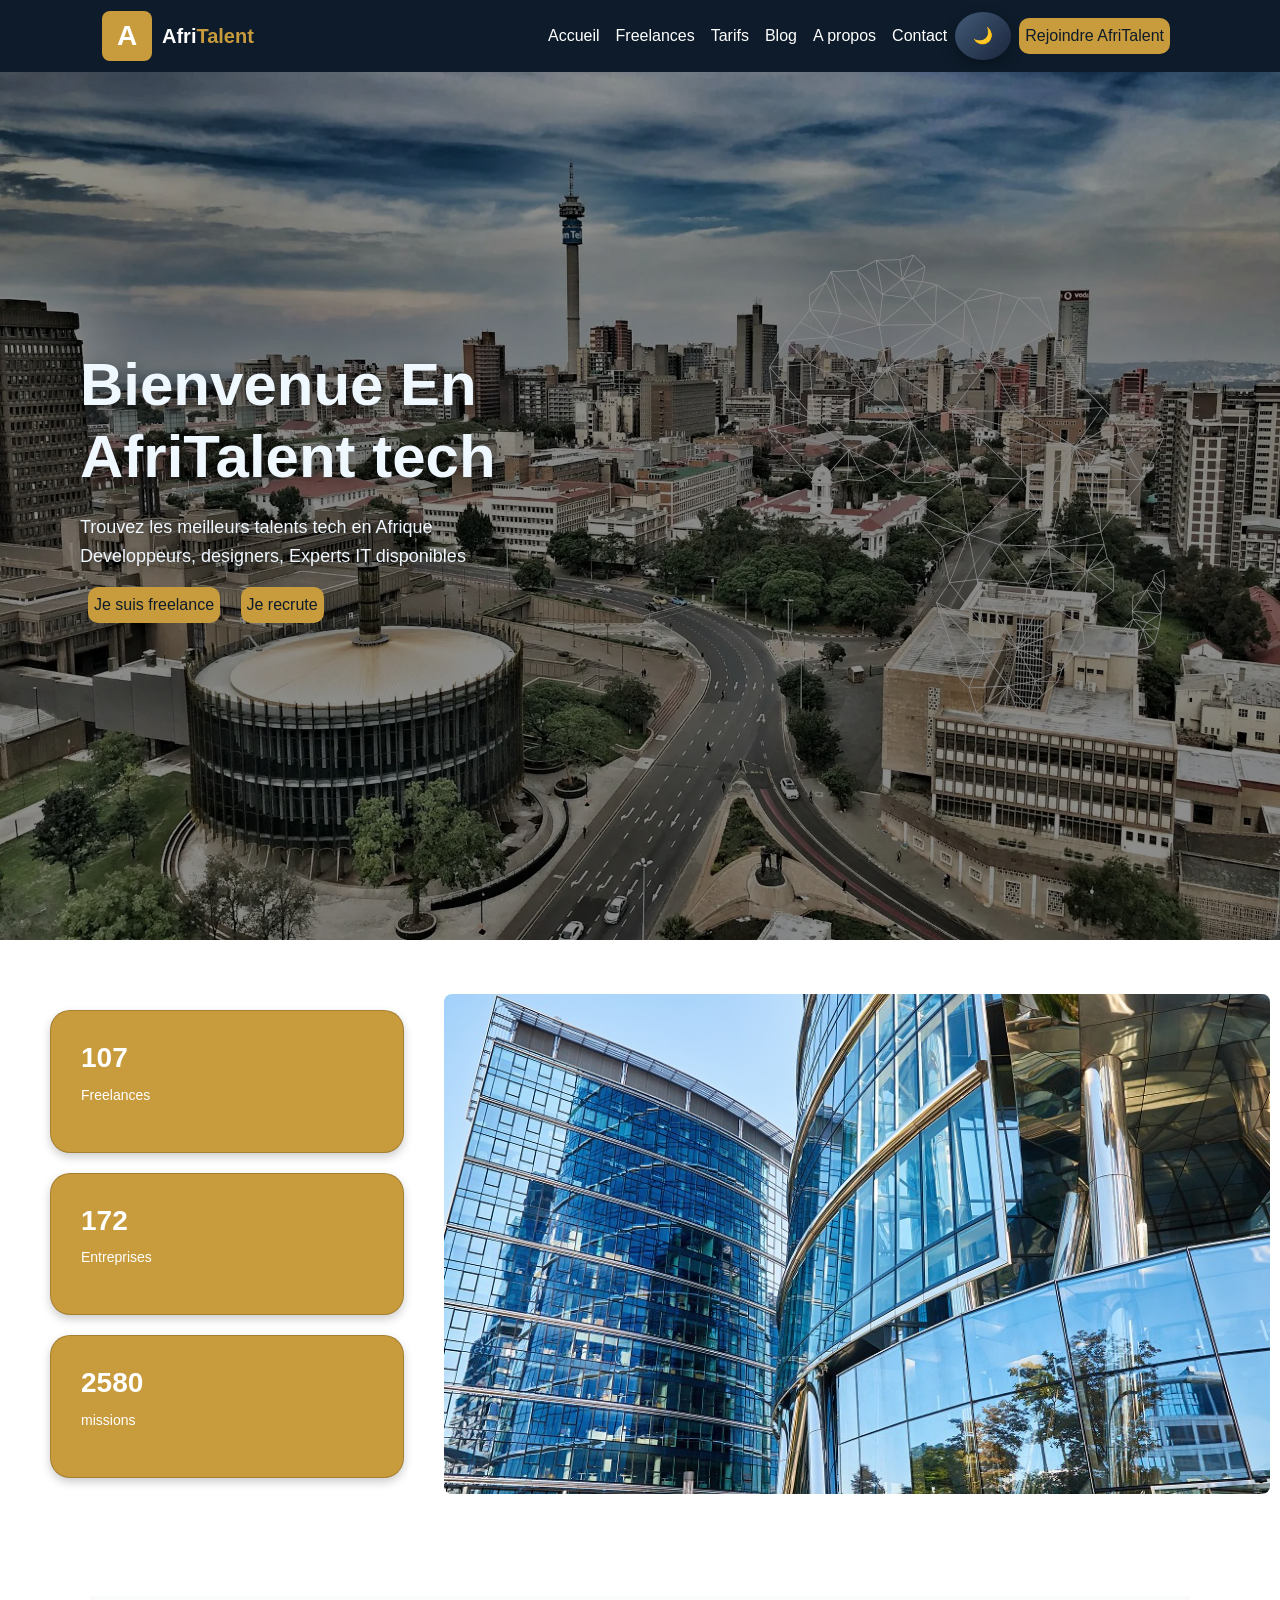
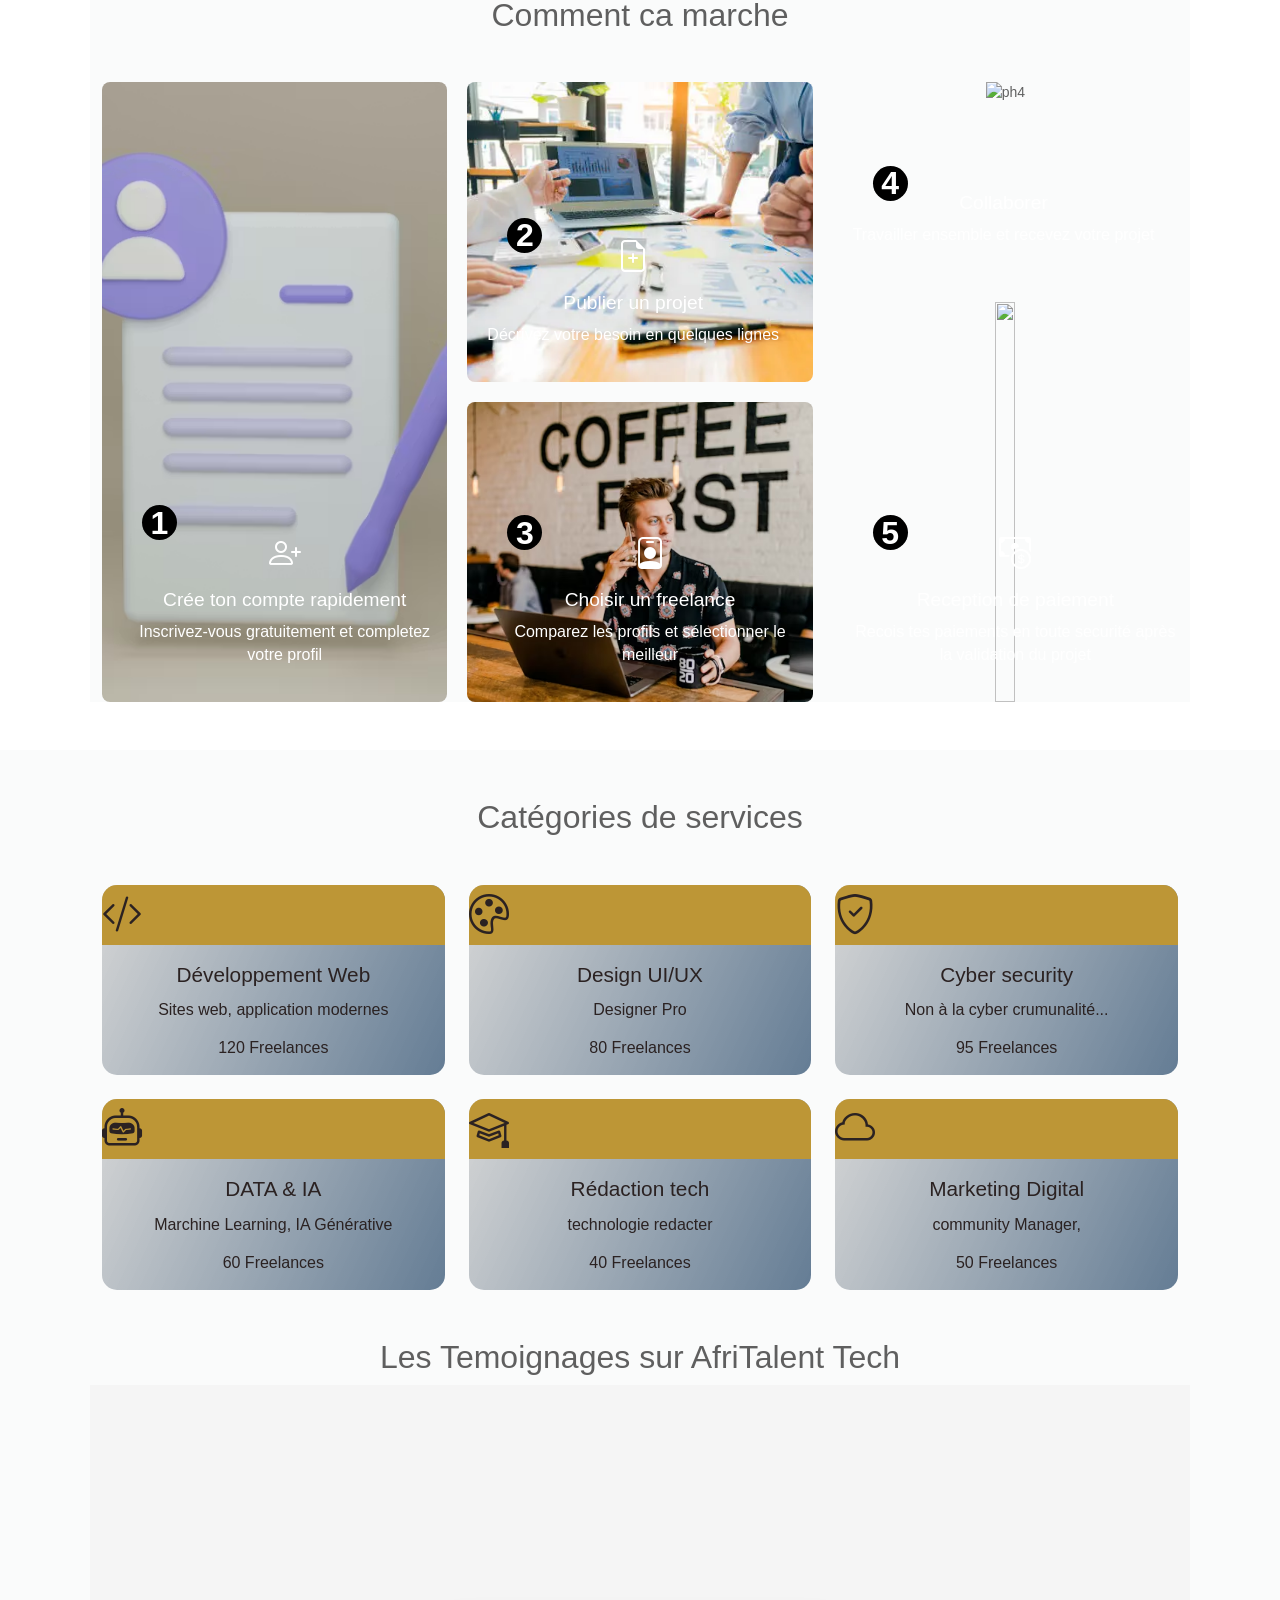
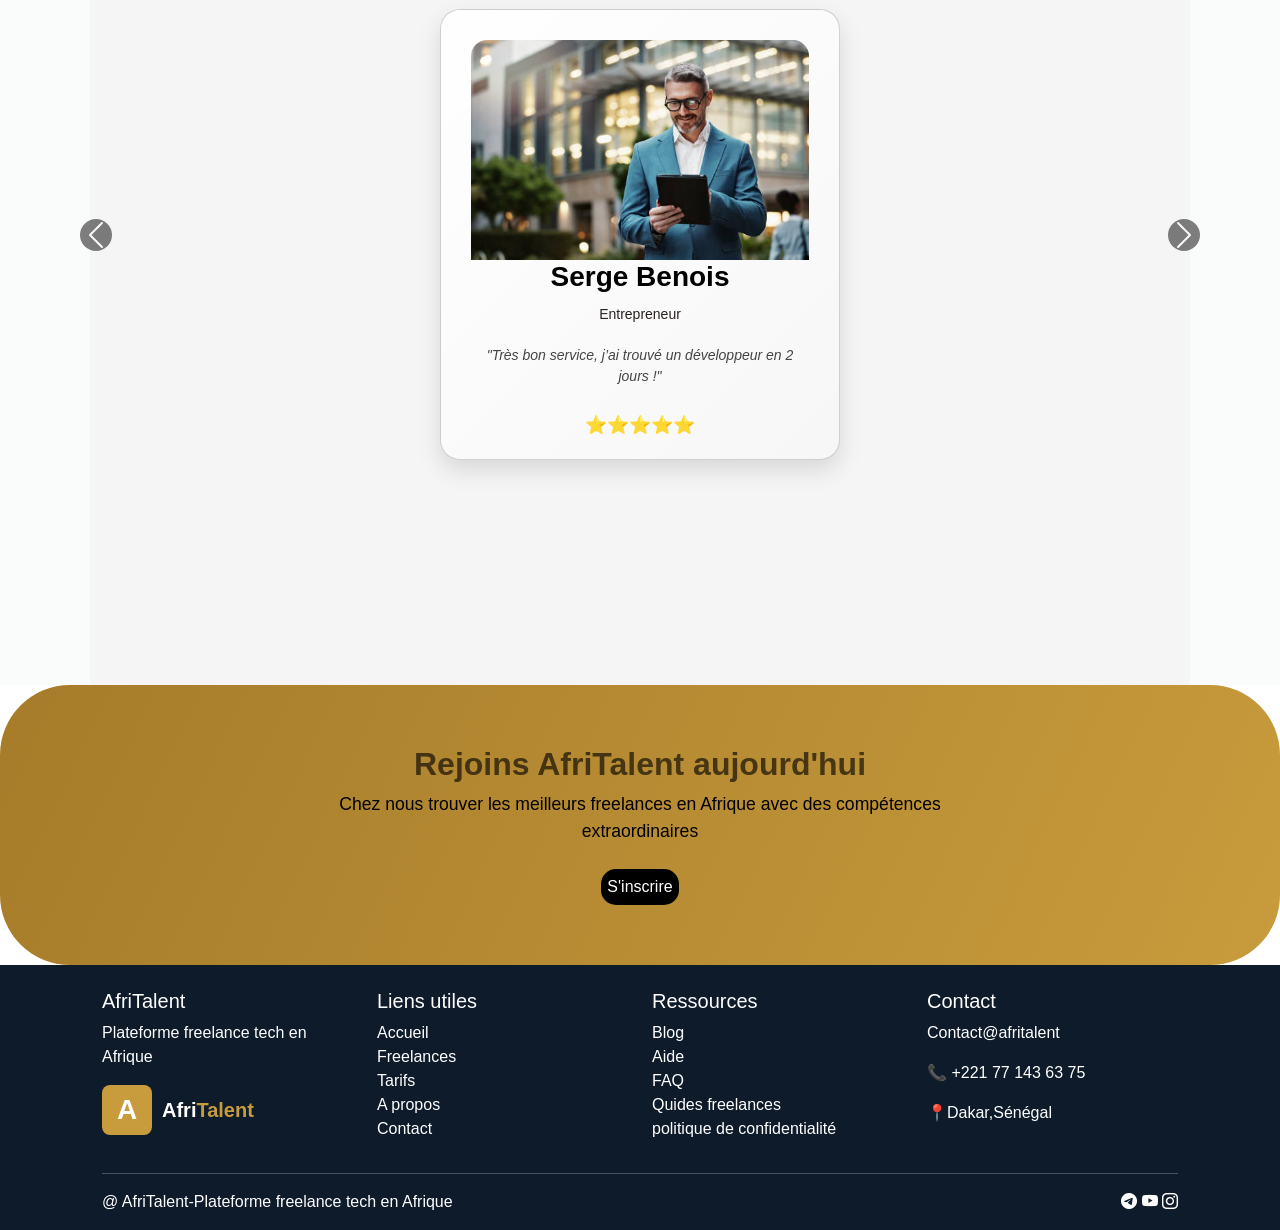
==== commit e2196a56: "JS : filtrage dynamique des freelances et validation du formulaire de contact" ====
--- a/index.html
+++ b/index.html
@@ -50,13 +50,13 @@
         </header>
         <main>
                              <!--HERO-->
-<section class="hero fade">
-    <div class="overlay"></div>
+<section class="hero fade" id="heros">
+   
     <div class="hero-content">
     <h1>Bienvenue En AfriTalent tech</h1>
     <h2> Trouvez les meilleurs talents tech en Afrique <br> Developpeurs, designers, Experts IT disponibles</h2>
-    <button class="btn btn-outline-light m-2">Je suis freelance</button>
-    <button class="btn btn-outline-light m-2"id="clair">Je recrute</button>
+    <button class="btn btn-outline-light m-2" id="clair">Je suis freelance</button>
+    <button class="btn btn-outline-light m-2" id="clair">Je recrute</button>
     </div>  
     <div class="Afrique"><img src="images/Afrique-blanc.svg" alt="Afrique">
       </div> 
@@ -80,7 +80,6 @@
             <img src="images/Immeuble-Abuja.jpg" alt="entreprises">
             </div>
     </section>
-   
     </div>
 </section>
     <!--Comment ca marche-->
--- a/css/style.css
+++ b/css/style.css
@@ -21,7 +21,6 @@
 }
 /*section*/
 .hero{
-    background-image: url('../images/Johannesburg bac.jpeg');
     background-size: cover;
     background-repeat: no-repeat;
     background-position: center;
@@ -32,6 +31,8 @@
     justify-content: space-between;
     padding: 0 80px;
    color: aliceblue;
+   transition: background-image 1s ease;
+   opacity: 1;
 }
 .overlay{
     position: absolute;
@@ -39,11 +40,17 @@
     left: 0;
     width: 100%;
     height: 100%;
-    background: rgba(0,40,80,0.6);/*effet bleu sombre*/
+    background: linear-gradient( rgba(0,40,80,0.4));/*effet bleu sombre*/
     z-index: 1;
     pointer-events: none;
     display: flex;
    justify-content: space-between;
+}
+.hero::before{
+    content: "";
+    position: absolute;
+    inset: 0;
+    background: rgba(0,0, 0, 0.45);
 }
 
 /*carte pour afrique*/
@@ -57,10 +64,12 @@
     font-weight: bold;
     line-height: 1.2;
     margin-bottom: 20px;
+    text-shadow: 0 4px 15px rgba(0,0, 0, 0.5);
 }
 .hero-content h2{
     font-size: 18px;
     line-height: 1.6;
+    text-shadow: 0 4px 15px rgba(0,0, 0, 0.5);
 }
 .hero-shape{
     position: absolute;
@@ -122,15 +131,12 @@
     object-fit: cover;/*evite la déformation de l'image*/
    border-radius: 8px;
 }
-#clair{
-    background-color:transparent;
-    border: 2px solid var(--cta);
-    padding:var(--spacing-md);
-    color:white;
-}
+
 #clair:hover{
     background-color: #bd9636;
     color: #000;
+    transform: translateY(-3px);
+    transition: 0.3s;
 }
 /*section comment ca marche*/
 /*Grid*/
@@ -444,3 +450,6 @@
     }
 }
 
+.hidden{
+    display: none !important ;
+}
--- a/css/variable.css
+++ b/css/variable.css
@@ -134,7 +134,7 @@
 }
 /*Responsive*/
 /*Mobile*/
-@media(min-width:365px){
+@media(min-width:375px){
 .cards{
     display: flex;
     flex-direction: column;
@@ -191,7 +191,7 @@
 }
                 /*pour la navbar au scroll*/
 .navbar.scrolled{
-    background: linear-gradient(115deg,  rgba(0,0, 0, 0.15), rgba(0,40,80,0.6)) ;
+    background: linear-gradient(115deg,  rgba(0,0, 0, 0.15), rgba(0,40,80,0.6));
     padding: 8px;
     box-shadow: 0 5px 15px rgba(0, 0, 0, 0.3);
 }
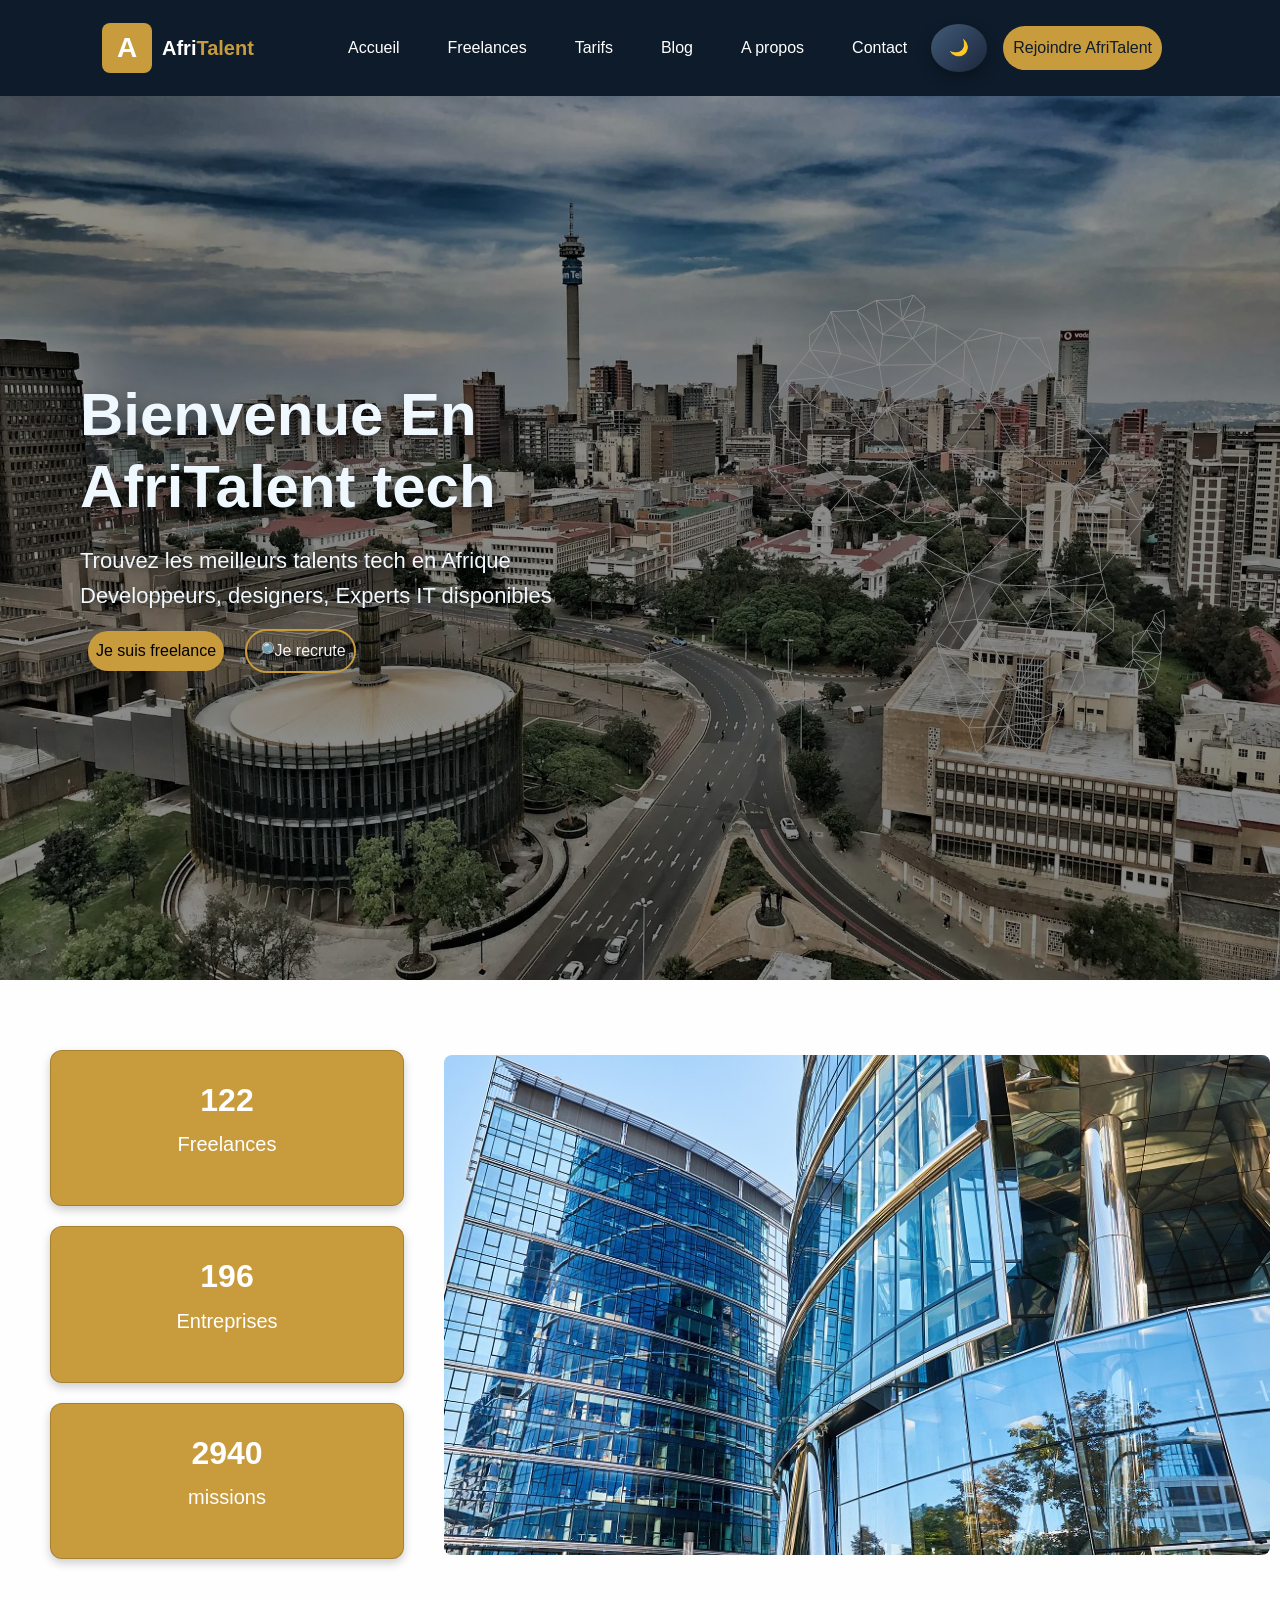
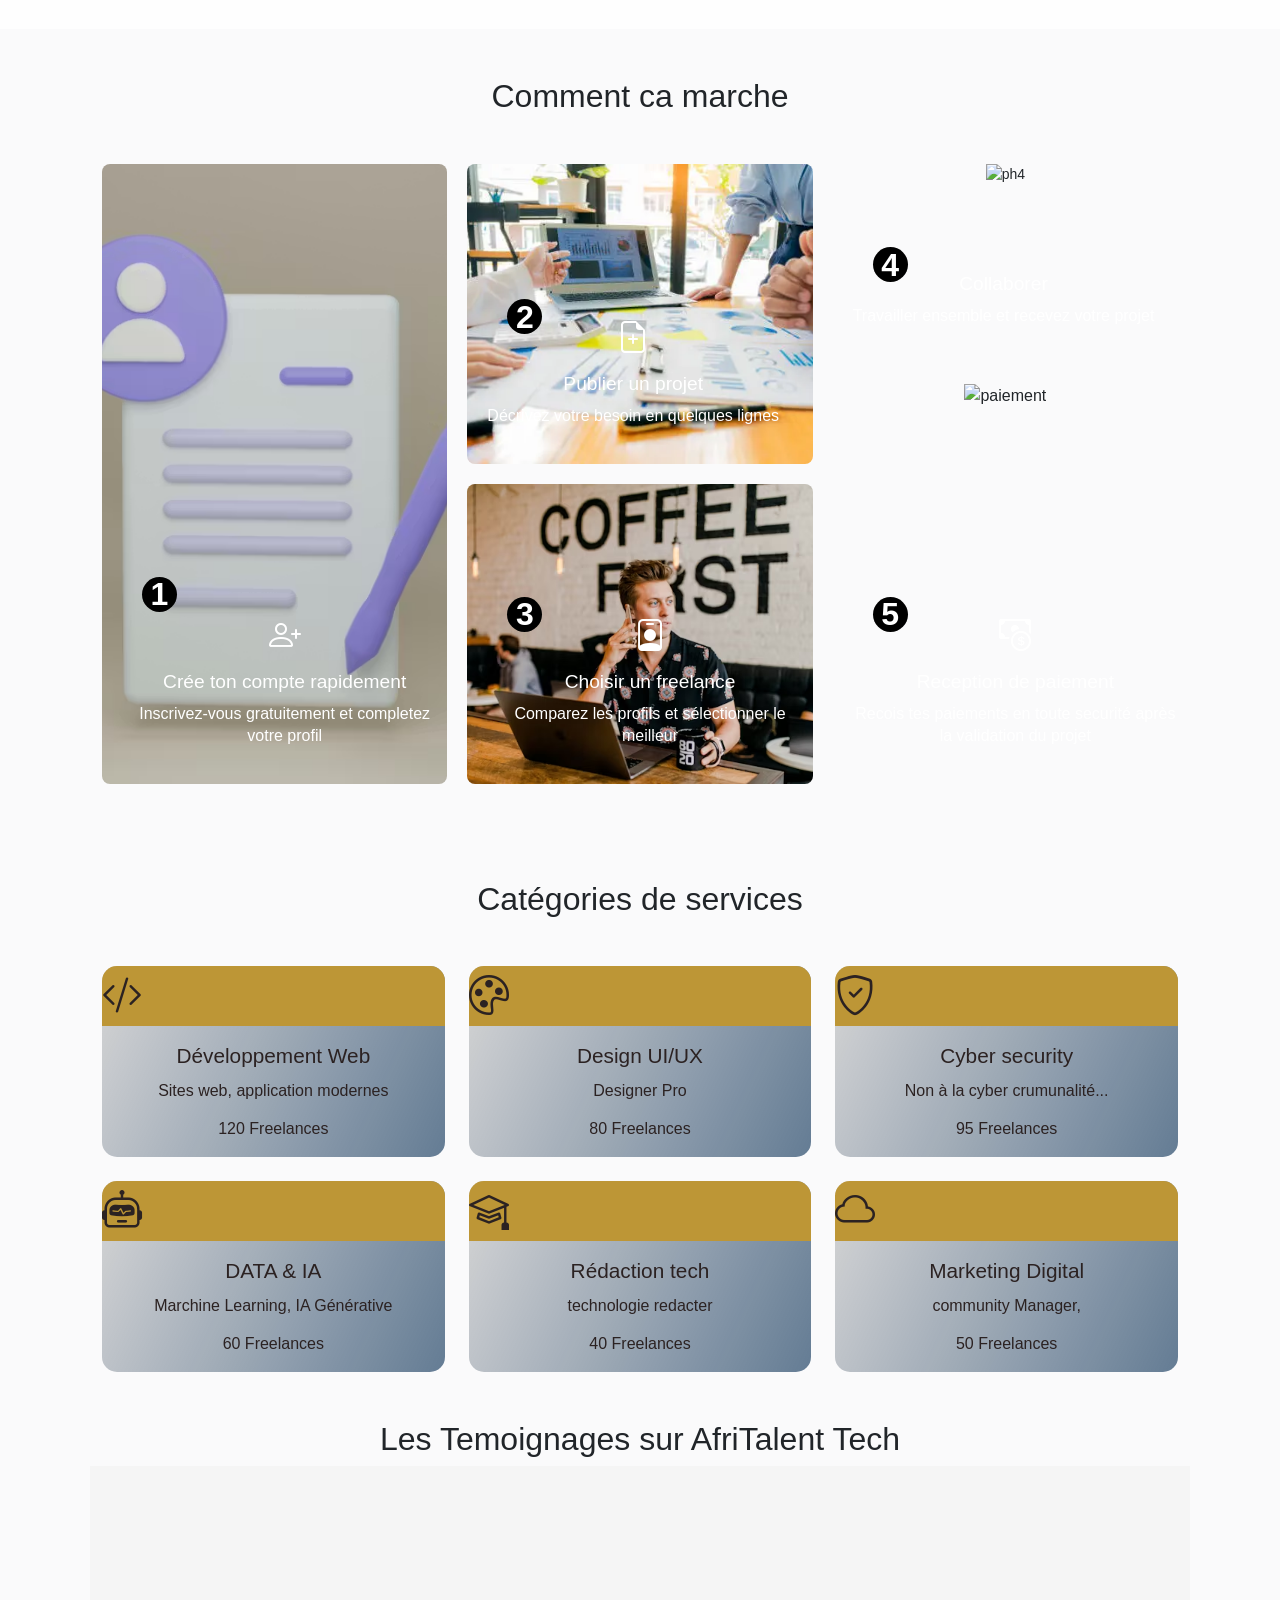
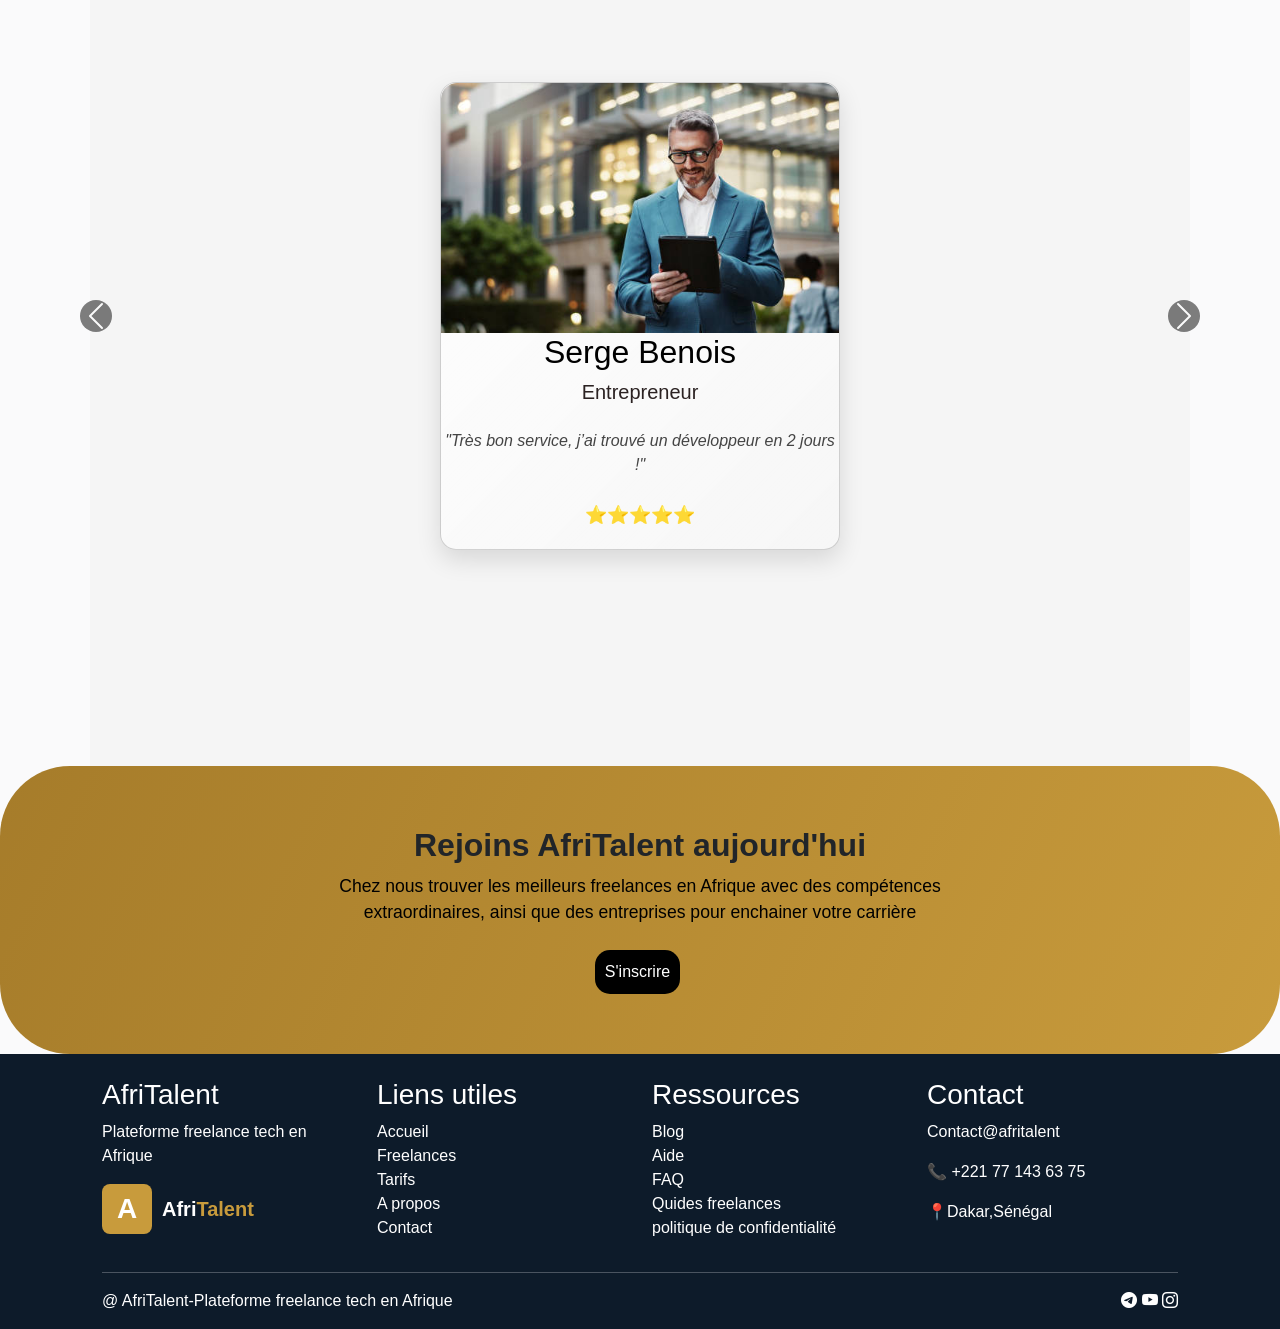
==== commit 78560e4c: "Finalisation : corrections responsive,optimisation du code et commentaires" ====
--- a/index.html
+++ b/index.html
@@ -1,385 +1,389 @@
 <!DOCTYPE html>
 <html lang="fr">
+
 <head>
- <meta charset="UTF-8">
- <meta name="viewport" content="width=device-width, initial-scale=1">
- <title>AfriTalent — Accueil</title>
- <!-- Bootstrap 5 via CDN : feuille de style -->
- <link href="https://cdn.jsdelivr.net/npm/bootstrap@5.3.0/dist/css/bootstrap.min.css" rel="stylesheet">
-    <!--icons bootstrap-->
-<link href="https://cdn.jsdelivr.net/npm/bootstrap-icons@1.11.3/font/bootstrap-icons.css" rel="stylesheet">
-<!--google fonts-->
-<link href="https://fonts.googleapis.com/css2?family=Poppins:wght@300;500;700&display=swap" rel="stylesheet" >
- <!-- Votre feuille de style personnelle -->
- <link rel="stylesheet" href="css/style.css">
- <!--variable css dans root-->
- <link rel="stylesheet" href="css/variable.css">
- </head>
+  <meta charset="UTF-8">
+  <meta name="viewport" content="width=device-width, initial-scale=1">
+  <title>AfriTalent — Accueil</title>
+  <!-- Bootstrap 5 via CDN : feuille de style -->
+  <link href="https://cdn.jsdelivr.net/npm/bootstrap@5.3.0/dist/css/bootstrap.min.css" rel="stylesheet">
+  <!--icons bootstrap-->
+  <link href="https://cdn.jsdelivr.net/npm/bootstrap-icons@1.11.3/font/bootstrap-icons.css" rel="stylesheet">
+  <!--google fonts-->
+  <link href="https://fonts.googleapis.com/css2?family=Poppins:wght@300;500;700&display=swap" rel="stylesheet">
+  <!-- Votre feuille de style personnelle -->
+  <link rel="stylesheet" href="css/index.css">
+  <!--variable css dans root-->
+  <link rel="stylesheet" href="css/style.css">
+</head>
 <body>
- <!-- Le contenu de la page sera ajoute ici -->
-                    <!-- NAVBAR -->
-    <header>
-         <nav class="navbar navbar-expand-lg navbar-dark fixed-top">
-            <div class="container">
-                <!--logo-->
-                <a  class="navbar-brand" href="index.html">
-                       <div class="logo">
-                        <div class="logo-rect">
-                            <span class="logo-a">A</span>
-                        </div>
-                        <span class="logo-text">Afri<span class="logo-texte">Talent</span>
-                       </div>
-                </a>
-                 <button class="navbar-toggler" type="button" data-bs-toggle="collapse" data-bs-target="#navMenu" aria-controls="navMenu" aria-expanded="false" aria-label="Toggle navigation" >
-                <span class="navbar-toggler-icon"></span>
-            </button>
-            <div class="collapse navbar-collapse" id="navMenu">
-            <ul class="navbar-nav ms-auto">
-            <li class="nav-item"> <a class="nav-link active" href="index.html">Accueil</a></li>
-            <li class="nav-item"> <a class="nav-link" href="freelances.html">Freelances</a></li>
-            <li class="nav-item"> <a class="nav-link" href="tarifs.html">Tarifs</a></li>
-            <li class="nav-item"> <a class="nav-link" href="blog.html">Blog</a></li>
-            <li class="nav-item"><a class="nav-link" href="about.html">A propos</a></li>
-            <li class="nav-item"><a class="nav-link" href="contact.html">Contact</a></li>
-            </ul>
-            </div>
-            <button id="themeToggle">🌙</button>
-            <a href="freelances.html"><button class="btn btn-outline-light m-2">Rejoindre AfriTalent </button></a>
-          </div>
-          </nav>
-        </header>
-        <main>
-                             <!--HERO-->
-<section class="hero fade" id="heros">
-   
-    <div class="hero-content">
-    <h1>Bienvenue En AfriTalent tech</h1>
-    <h2> Trouvez les meilleurs talents tech en Afrique <br> Developpeurs, designers, Experts IT disponibles</h2>
-    <button class="btn btn-outline-light m-2" id="clair">Je suis freelance</button>
-    <button class="btn btn-outline-light m-2" id="clair">Je recrute</button>
-    </div>  
-    <div class="Afrique"><img src="images/Afrique-blanc.svg" alt="Afrique">
-      </div> 
-</section>
+  <!-- Le contenu de la page sera ajoute ici -->
+  <!-- NAVBAR -->
+  <header>
+    <nav class="navbar navbar-expand-lg navbar-dark fixed-top">
+      <div class="container">
+        <!--logo-->
+        <a class="navbar-brand" href="index.html">
+          <div class="logo">
+            <div class="logo-rect">
+              <span class="logo-a">A</span>
+            </div>
+            <span class="logo-text">Afri<span class="logo-texte">Talent</span></span>
+          </div>
+        </a>
+        <button class="navbar-toggler" type="button" data-bs-toggle="collapse" data-bs-target="#navMenu"
+          aria-controls="navMenu" aria-expanded="false" aria-label="Toggle navigation">
+          <span class="navbar-toggler-icon"></span>
+        </button>
+        <div class="collapse navbar-collapse" id="navMenu">
+          <ul class="navbar-nav ms-auto">
+            <li class="nav-item m-3"> <a class="nav-link active" href="index.html">Accueil</a></li>
+            <li class="nav-item m-3"> <a class="nav-link" href="freelances.html">Freelances</a></li>
+            <li class="nav-item m-3"> <a class="nav-link" href="tarifs.html">Tarifs</a></li>
+            <li class="nav-item m-3"> <a class="nav-link" href="blog.html">Blog</a></li>
+            <li class="nav-item m-3"><a class="nav-link" href="about.html">A propos</a></li>
+            <li class="nav-item m-3"><a class="nav-link" href="contact.html">Contact</a></li>
+          </ul>
+        </div>
+                    <!--Bouton dark mobile-->
+        <button id="themeToggle">🌙</button>
+        <a href="freelances.html" class="btn btn-outline-light m-3">Rejoindre AfriTalent</a>
+      </div>
+    </nav>
+  </header>
+  <main>
+                        <!--HERO-->
+    <section class="hero fade" id="heros">
+      
+      <div class="hero-content">
+        <!--texte à gauche avec les boutons-->
+        <h1>Bienvenue En AfriTalent tech</h1>
+        <h2> Trouvez les meilleurs talents tech en Afrique <br> Developpeurs, designers, Experts IT disponibles</h2>
+        <a  href="about.html" class="btn btn-outline-light m-2 p-2" id="clair1">Je suis freelance</a>
+        <a  href="freelances.html" class="btn btn-outline-light m-2 p-2" id="clair2">🔎Je recrute</a>
+        </div>
+                      <!--Carte Afrique à droite-->
+      <div class="Afrique"><img src="images/Afrique-blanc.svg" alt="Afrique">
+      </div>
+    </section>
+                     <!--section des compteurs amines-->
     <section class="stats-container fade">
-        <div class="stats">
-            <div class="card">
-                    <h2 class="counter" data-target="500">+0</h2>
-                    <P>Freelances</P>
-                </div>
-            <div class="card">
-                    <h2 class="counter" data-target="800">+0</h2>
-                    <P>Entreprises</P>
-                </div>
-                  <div class="card">
-                    <h2 class="counter" data-target="12000">+0</h2>
-                    <P>missions</P>
-                </div>
-                </div>
-            <div class="image-box">
-            <img src="images/Immeuble-Abuja.jpg" alt="entreprises">
-            </div>
-    </section>
-    </div>
-</section>
-    <!--Comment ca marche-->
+      <div class="stats">
+        <div class="card" id="carde">
+          <h2 class="counter" data-target = "+500">0</h2>
+          <P>Freelances</P>
+        </div>
+        <div class="card" id="carde">
+          <h2 class="counter" data-target="+800">0</h2>
+          <P>Entreprises</P>
+        </div>
+        <div class="card" id="carde">
+          <h2 class="counter" data-target="+12000">0</h2>
+          <P>missions</P>
+        </div>
+      </div>
+                      <!--image à droite-->
+      <div class="image-box">
+        <img src="images/Immeuble-Abuja.jpg" alt="entreprises">
+      </div>
+    </section>
+                    <!--Comment ca marche-->
     <section class="container my-5 fade">
-        <h2 class="text-center mb-5 text-primary-custom">Comment ca marche</h2>
-        <div class="grid-cards">
-          <div class="left">
-        <div class="custom-card card1">
-          <img src="images/compte.jpg" alt="ph1">
-          <div class="overlay"></div>
-          <div class="content">
-            <span class="step-number">1</span>
-            <div class="icon"><i class="bi bi-person-plus"></i></div>
-            <h3>Crée ton compte rapidement</h3>
-            <P>Inscrivez-vous gratuitement et completez votre profil</P>
-        </div>
-        </div>
-        </div>
+      <h2 class="text-center mb-5 text-primary-custom">Comment ca marche</h2>
+      <div class="grid-cards">
+        <!--le 1er grid à gauche-->
+        <div class="left">
+          <div class="custom-card card1">
+            <img src="images/compte.jpg" alt="ph1">
+            <div class="overlay"></div>
+            <div class="content">
+              <span class="step-number">1</span>
+              <div class="icon"><i class="bi bi-person-plus"></i></div>
+              <h3>Crée ton compte rapidement</h3>
+              <P>Inscrivez-vous gratuitement et completez votre profil</P>
+            </div>
+          </div>
+        </div>
+                    <!--le 2eme grid au centre-->
         <div class="center">
-        <div class="custom-card card2">
-          <img src="images/istockphoto-1369953931-612x612.webp" alt="ph2">
-          <div class="overlay"></div>
+          <div class="custom-card card2">
+            <img src="images/istockphoto-1369953931-612x612.webp" alt="ph2">
+            <div class="overlay"></div>
             <div class="content">
-            <span class="step-number">2</span>
-            <div class="icon"><i class="bi bi-file-earmark-plus"></i></div>
-            <h3>Publier un projet</h3>
-            <P>Décrivez votre besoin en quelques lignes</P>
-        </div>
-        </div>
-       <div class="custom-card card3">
+              <span class="step-number">2</span>
+              <div class="icon"><i class="bi bi-file-earmark-plus"></i></div>
+              <h3>Publier un projet</h3>
+              <P>Décrivez votre besoin en quelques lignes</P>
+            </div>
+          </div>
+                    <!--3eme grid au centre en bas-->
+          <div class="custom-card card3">
             <img src="images/choisirfreelance.jpg" alt="ph3">
             <div class="overlay"></div>
             <div class="content">
-            <span class="step-number">3</span>
-            <div class="icon"><i class="bi bi-person-badge"></i></div>
-            <h3>Choisir un freelance</h3>
-            <P>Comparez les profils et sélectionner le meilleur</P> 
-        </div>
-        </div>
-        </div>
+              <span class="step-number">3</span>
+              <div class="icon"><i class="bi bi-person-badge"></i></div>
+              <h3>Choisir un freelance</h3>
+              <P>Comparez les profils et sélectionner le meilleur</P>
+            </div>
+          </div>
+        </div>
+                    <!--4eme grid à droite-->
         <div class="right">
-        <div class="custom-card card4">
-          <div class="small">
-          <img src="https://images.unsplash.com/photo-1563013544-824ae1b704d3" alt="ph4">
-          <div class="overlay"></div>
-          <div class="content">
-            <span class="step-number">4</span>
-            <div class="icon"><i class="bi bi-"></i></div>
-            <h3>Collaborer</h3>
-            <P>Travailler ensemble et recevez votre projet</P>
-        </div>
-        </div>
-        </div>
-        <div class="custom-card card5">
-          <div class="big">
-          <img src="https://images.unsplash.com/photo-1556742049-0cfed4f6a45d?auto=format&fit=crop&w=800&q=80" alt="">
-          <div class="overlay"></div>
-          <div class="content">
-            <span class="step-number">5</span>
-            <div class="icon"><i class="bi bi-cash-coin"></i></div>
-            <h3>Reception de paiement</h3>
-            <P>Recois tes paiements en toute securité après la validation du projet</P>
-        </div>
-        </div>
-        </div>
-        </div>
-        </div>
-    </section>
-                        <!--Categories-->
-        <section class="Catégories py-5 bg-light-custom fade">
-          <div class="container">
-                <h2 class="text-center mb-5 text-primary-custom">Catégories de services</h2>
-            <div class="row g-4">
-                <div class="col-md-4 col-sm-6">
-                  <div class="category-card-img">
-                    <div class="icon"><i class="bi bi-code-slash"></i></div>
-                       <h2 class="cte">Développement Web </h2>
-                       <p class="ct">Sites web, application modernes</px>
-                       <P class="ct">120 Freelances</P>
-                    </div>
-                    </div>
-                     <div class="col-md-4 col-sm-6">
-                  <div class="category-card-img">
-                    <div class="icon"><i class="bi bi-palette"></i></div>
-                       <h2 class="cte"> Design UI/UX</h2>
-                       <p class="ct">Designer Pro</p>
-                       <p class="ct">80 Freelances</p>
-                    </div>
-                    </div>
-                 <div class="col-md-4 col-sm-6">
-                  <div class="category-card-img">
-                    
-                    <div class="icon"><i class="bi bi-shield-check"></i></div>
-                       <h2 class="cte">Cyber security</h2>
-                       <p class="ct">Non à la cyber crumunalité...</p>
-                       <p class="ct">95 Freelances</p>
-                    </div>
-                    </div>
-                 <div class="col-md-4 col-sm-6">
-                  <div class="category-card-img">
-                     <div class="icon"><i class=" bi bi-robot"></i></div>
-                        <h2 class="cte">DATA & IA</h2>
-                        <p class="ct">Marchine Learning, IA Générative</p>
-                        <p class="ct">60 Freelances</p>
-                        </div>
-                        </div>
-                       
-                 <div class="col-md-4 col-sm-6">
-                  <div class="category-card-img">
-                     <div class="icon"> <i class="bi bi-mortarboard"></i></div>
-                      <h2 class="cte"> Rédaction tech</h2>
-                      <p class="ct">technologie redacter</p>
-                      <p class="ct">40 Freelances</p>
-                    </div>
-                    </div>
-                    
-                <div class="col-md-4 col-sm-6">
-                  <div class="category-card-img">
-                     <div class="icon"><i class="bi bi-cloud"></i></div>
-                    <h2 class="cte"> Marketing Digital</h2>
-                    <p class="ct">community Manager,</p>
-                    <p class="ct">50 Freelances</p>
-                    </div>
+          <div class="custom-card card4">
+            <div class="small">
+              <img src="https://images.unsplash.com/photo-1563013544-824ae1b704d3" alt="ph4">
+              <div class="overlay"></div>
+              <div class="content">
+                <span class="step-number">4</span>
+                <div class="icon"><i class="bi bi-"></i></div>
+                <h3>Collaborer</h3>
+                <P>Travailler ensemble et recevez votre projet</P>
+              </div>
+            </div>
+          </div>
+                    <!--5eme grid à droite en bas-->
+          <div class="custom-card card5">
+            <div class="big">
+              <img src="https://images.unsplash.com/photo-1556742049-0cfed4f6a45d?auto=format&fit=crop&w=800&q=80"
+                alt="paiement">
+              <div class="overlay"></div>
+              <div class="content">
+                <span class="step-number">5</span>
+                <div class="icon"><i class="bi bi-cash-coin"></i></div>
+                <h3>Reception de paiement</h3>
+                <P>Recois tes paiements en toute securité après la validation du projet</P>
+              </div>
+            </div>
+          </div>
+        </div>
+      </div>
+    </section>
+                    <!-- Section Categories-->
+    <section class="Catégories py-5 bg-light-custom fade" id="categories">
+      <div class="container">
+        <h2 class="text-center mb-5 text-primary-custom">Catégories de services</h2>
+        <div class="row g-4">
+          <div class="col-md-4 col-sm-6">
+            <div class="category-card-img">
+              <div class="icon"><i class="bi bi-code-slash"></i></div>
+              <h2 class="cte">Développement Web </h2>
+              <p class="ct">Sites web, application modernes</p>
+              <P class="ct">120 Freelances</P>
+            </div>
+          </div>
+                    <!--Design-->
+          <div class="col-md-4 col-sm-6">
+            <div class="category-card-img">
+              <div class="icon"><i class="bi bi-palette"></i></div>
+              <h2 class="cte"> Design UI/UX</h2>
+              <p class="ct">Designer Pro</p>
+              <p class="ct">80 Freelances</p>
+            </div>
+          </div>
+                    <!--Cyber security-->
+          <div class="col-md-4 col-sm-6">
+            <div class="category-card-img">
+              <div class="icon"><i class="bi bi-shield-check"></i></div>
+              <h2 class="cte">Cyber security</h2>
+              <p class="ct">Non à la cyber crumunalité...</p>
+              <p class="ct">95 Freelances</p>
+            </div>
+          </div>
+                  <!--Data-->
+          <div class="col-md-4 col-sm-6">
+            <div class="category-card-img">
+              <div class="icon"><i class=" bi bi-robot"></i></div>
+              <h2 class="cte">DATA & IA</h2>
+              <p class="ct">Marchine Learning, IA Générative</p>
+              <p class="ct">60 Freelances</p>
+            </div>
+          </div>
+                <!--Redaction tech-->
+          <div class="col-md-4 col-sm-6">
+            <div class="category-card-img">
+              <div class="icon"> <i class="bi bi-mortarboard"></i></div>
+              <h2 class="cte"> Rédaction tech</h2>
+              <p class="ct">technologie redacter</p>
+              <p class="ct">40 Freelances</p>
+            </div>
+          </div>
+              <!--Marketing-->
+          <div class="col-md-4 col-sm-6">
+            <div class="category-card-img">
+              <div class="icon"><i class="bi bi-cloud"></i></div>
+              <h2 class="cte"> Marketing Digital</h2>
+              <p class="ct">community Manager,</p>
+              <p class="ct">50 Freelances</p>
+            </div>
+          </div>
+        </div>
+      </div>
+    </section>
+                    <!--Temoignages-->
+    <section class="fade">
+      <h2 class="text-center">Les Temoignages sur AfriTalent Tech</h2>
+      <div id="testimonialCarousel" class="carousel slide" data-bs-ride="carousel">
+        <div class="carousel-inner">
+                      <!-- Slide 1 -->
+          <div class="carousel-item active">
+            <div class="container temoin">
+                        <!-- Card 1 -->
+                <div class="card testimonial-card text-center">                  
+                    <img src="images/temoinMan.jpg" alt="temoin1" class="card-img-top">
+                  <h2>Serge Benois</h2>
+                  <h3 class="role">Entrepreneur</h3>
+                  <p class="quote">"Très bon service, j’ai trouvé un développeur en 2 jours !"</p>
+                  <div class="stars">⭐⭐⭐⭐⭐</div>
+              </div>
+            </div>
+          </div>
+                      <!-- Slide 2 -->
+          <div class="carousel-item">
+            <div class="container temoin">
+              <div class="card testimonial-card text-center">
+                <img src="images/phototemoin2.jpg" alt="temoin2" class="card-img-top">
+                <h2>Amina Sissoko</h2>
+                <h3 class="role">Designer</h3>
+                <p class="quote">"Très belle expérience."</p>
+                <div class="stars">⭐⭐⭐⭐⭐</div>
+              </div>
+            </div>
+          </div>
+                      <!--slide 3-->
+          <div class="carousel-item">
+            <div class="container temoin">
+              <div class="card testimonial-card text-center">
+                <img src="images/phototemoin.jpg" alt="temoin3" class="card-img-top">
+                <h2>David Diop</h2>
+                <h3 class="role">CEO</h3>
+                <p class="quote">"Service rapide et efficace."</p>
+                <div class="stars">⭐⭐⭐⭐⭐</div>
+              </div>
+            </div>
+          </div>
+                        <!-- Slide 4 -->
+          <div class="carousel-item">
+            <div class="container temoin">
+                <div class="card testimonial-card text-center">
+                  <img src="images/freelance.jpg" alt="temoin4" class="card-img-top">
+                  <h2>Fatou Konaré</h2>
+                  <h3 class="role">Marketing</h3>
+                  <p class="quote">"Interface moderne."</p>
+                  <div class="stars">⭐⭐⭐⭐⭐</div>
+              </div>
+            </div>
+          </div>
+                        <!--slide5-->
+          <div class="carousel-item">
+            <div class="container temoin">
+                <div class="card testimonial-card text-center">
+                  <img src="images/DB.jpg" alt="temoin5" class="card-img-top">
+                  <h2>Ibrahim Keita</h2>
+                  <h3 class="role">Developpeur Back-end</h3>
+                  <p class="quote">"Meilleur plateforme."</p>
+                  <div class="stars">⭐⭐⭐⭐⭐</div>
+              </div>
+            </div>
+          </div>
+                          <!--slide6-->
+          <div class="carousel-item">
+            <div class="container temoin">
+                <div class="card testimonial-card text-center">
+                  <img src="images/temoin6.jpg" alt="temoin6" class="card-img-top">
+                  <h2>Marie Claire</h2>
+                  <h3 class="role">Développeuse front-end</h3>
+                  <p class="quote">AfriTalent tech is the best</p>
+                  <div class="stars">⭐⭐⭐⭐⭐</div>
                 </div>
-                </div>
-                </div>
-        </section>
-                                    <!--Temoignages-->
-    <section class="fade">
-        <H2 class="text-center">Les Temoignages sur AfriTalent Tech</H2>
-<div id="testimonialCarousel" class="carousel slide" data-bs-ride="carousel">
-<div class="carousel-inner">
+            </div>
+          </div>
+        </div>
 
-    <!-- Slide 1 -->
-    <div class="carousel-item active">
-      <div class="container" id="temoin">
-        <div class="row">
-          <!-- Card 1 -->
-            <div class="card testimonial-card text-center">
-              <div class="card-image">
-              <img src="images/temoinMan.jpg"class="card-img-top">
-              </div>
-              <h2>Serge Benois</h2>
-              <p class="role">Entrepreneur</p>
-              <p class="quote">"Très bon service, j’ai trouvé un développeur en 2 jours !"</p>
-              <div class="stars">⭐⭐⭐⭐⭐</div>
-            </div>
-            </div>
-            </div>
-            </div>
-          
+                          <!-- Controls -->
+                            <!--pour la carte précedente-->
+        <button class="carousel-control-prev" type="button" data-bs-target="#testimonialCarousel" data-bs-slide="prev">
+          <span class="carousel-control-prev-icon"></span>
+        </button>
+                        <!--pour la prochaine carte-->  
+        <button class="carousel-control-next" type="button" data-bs-target="#testimonialCarousel" data-bs-slide="next">
+          <span class="carousel-control-next-icon"></span>
+        </button>
+      </div>
+    </section>
+    <!--CTA-->
+    <section class="cta fade">
+      <div class="cta-container">
+        <h2 class="fw-bold">Rejoins AfriTalent aujourd'hui</h2>
+        <p>Chez nous trouver les meilleurs freelances en Afrique avec des compétences extraordinaires, ainsi que des entreprises pour enchainer votre carrière </P>
+        <a href="contact.html" class="btn btn-outline-light" id="inscrit">S'inscrire</a>
+      </div>
+    </section>
+  </main>
+  <!--Footer-->
+  <footer class="foot text-white pt-4">
+    <div class="container">
+      <div class="row">
+        <div class="col-md-3">
+          <h3>AfriTalent</h3>
+          <p>Plateforme freelance tech en Afrique</p>
+          <a class="navbar-brand" href="index.html">
+            <div class="logo">
+              <div class="logo-rect">
+                <span class="logo-a">A</span>
+              </div>
+              <span class="logo-text">Afri<span class="logo-texte">Talent</span></span>
+            </div>
+          </a>
+        </div>
+        <div class="col-md-3">
+          <h3>Liens utiles</h3>
+          <ul class="list-unstyled">
+            <li> <a href="index.html">Accueil</a></li>
+            <li> <a href="freelances.html">Freelances</a></li>
+            <li><a href="tarifs.html">Tarifs</a></li>
+            <li><a href="about.html">A propos</a></li>
+            <li><a href="contact.html">Contact</a></li>
+          </ul>
+        </div>
+        <div class="col-md-3">
+          <h3>Ressources</h3>
+          <ul class="list-unstyled">
+            <li><a href="blog.html">Blog</a></li>
+            <li><a href="about.html">Aide</a></li>
+            <li><a href="tarifs.html">FAQ</a></li>
+            <li><a href="freelances.html">Quides freelances</a></li>
+            <li><a href="index.html">politique de confidentialité</a></li>
+          </ul>
+        </div>
+        <div class="col-md-3">
+          <h3>Contact</h3>
+          <p> <a href="mailto:Contact@afritalent.com">Contact@afritalent</a></p>
+          <p>📞 +221 77 143 63 75</p>
+          <p>📍Dakar,Sénégal</p>
+        </div>
+      </div>
+      <hr>
+      <div class="foot">
+        <p> <span id="year"> @ AfriTalent-Plateforme freelance tech en Afrique</span>
+        </p>
+        <div class="icon">
+          <a href="http://telegram.org"><i class="bi bi-telegram"></i></a>
+          <a href="http://youtube.com"><i class="bi bi-youtube"></i></a>
+          <a href="http://instagram.com"><i class="bi bi-instagram"></i></a>
+        </div>
+      </div>
+      </div>
+  </footer>
+                            <!--Retour en haut-->
+  <button id="btnTop">
+    <i class=" bi bi-arrow-up-circle"></i>
+  </button>
+  <!-- Bootstrap 5 via CDN : script JavaScript -->
+  <script src="https://cdn.jsdelivr.net/npm/bootstrap@5.3.0/dist/js/bootstrap.bundle.min.js"></script>
+  <!-- Votre script JavaScript -->
+  <script src="js/main.js"></script>
+</body>
 
-    <!-- Slide 2 -->
-    <div class="carousel-item">
-      <div class="container" id="temoin">
-            <div class="card testimonial-card text-center">
-              <img src="images/phototemoin2.jpg" class="card-img-top">
-              <h2>Amina Sissoko</h2>
-              <p class="role">Designer</small>
-              <p class="quote">"Très belle expérience."</p>
-              <div class="stars">⭐⭐⭐⭐⭐</div>
-          </div>
-          </div>
-          </div>
-          <!--slide 4-->
-      <div class="carousel-item">
-      <div class="container" id="temoin">
-            <div class="card testimonial-card text-center">
-              <img src="images/phototemoin.jpg" class="card-img-top">
-              <h2>David Diop</h2>
-              <p class="role">CEO</h3>
-              <p class="quote">"Service rapide et efficace."</p>
-              <div class="stars">⭐⭐⭐⭐⭐</div>
-        </div>
-      </div>
-    </div>
-     <!-- Slide 4 -->
-    <div class="carousel-item">
-      <div class="container" id="temoin">
-        <div class="row">
-            <div class="card testimonial-card text-center">
-              <img src="images/freelance.jpg" class="card-img-top">
-              <h2>Fatou Konaré</h2>
-              <p class="role">Marketing</h3>
-              <p class="quote">"Interface moderne."</p>
-              <div class="stars">⭐⭐⭐⭐⭐</div>
-            </div>
-          </div>
-          </div>
-          </div>
-          <!--slide5-->
-          <div class="carousel-item">
-      <div class="container" id="temoin">
-        <div class="row">
-            <div class="card testimonial-card text-center">
-              <img src="images/DB.jpg" class="card-img-top">
-              <h2>Ibrahim Keita</h2>
-              <p class="role">Developpeur Back-end</h3>
-              <p class="quote">"Meilleur plateforme."</p>
-              <div class="stars">⭐⭐⭐⭐⭐</div>
-          </div>
-          </div>
-          </div>
-          </div>
-          <!--slide6-->
-          <div class="carousel-item">
-      <div class="container" id="temoin">
-        <div class="row">
-            <div class="card testimonial-card text-center">
-              <img src="images/temoin6.jpg" class="card-img-top">
-              <h2>Marie Claire</h2>
-              <p class="role">Développeuse front-end</h3>
-              <p class="quote">AfriTalent tech is the best</p>
-              <div class="stars">⭐⭐⭐⭐⭐</div>
-            </div>
-          </div>
-          </div>
-          </div>
-  </div>
-
-                <!-- Controls -->
-            <button class="carousel-control-prev" type="button" data-bs-target="#testimonialCarousel" data-bs-slide="prev">
-              <span class="carousel-control-prev-icon"></span>
-            </button>
-  
-              <button class="carousel-control-next" type="button" data-bs-target="#testimonialCarousel" data-bs-slide="next">
-              <span class="carousel-control-next-icon"></span>
-            </button>
-</div>
-</section>
-                                            <!--CTA-->
-                     <section class="cta fade">
-                        <div class="cta-container">
-                        <h2 class="fw-bold">Rejoins AfriTalent aujourd'hui</h2>
-                        <p>Chez nous trouver les meilleurs freelances en Afrique avec des compétences extraordinaires</P>
-                        <a href="contact.html"><button class="btn btn-outline-light" id="inscrit">S'inscrire</button></a>
-                        </div>
-                     </section>
-                     </main>
-                                        <!--Footer-->
-                    <footer class="foot text-white pt-4">
-                          <div class="container">
-                          <div class="row">
-                            <div class="col-md-3">
-                            <h5>AfriTalent</h5>
-                            <p>Plateforme freelance tech en Afrique</p>
-                           <a  class="navbar-brand" href="index.html">
-                       <div class="logo">
-                        <div class="logo-rect">
-                            <span class="logo-a">A</span>
-                        </div>
-                        <span class="logo-text">Afri<span class="logo-texte">Talent</span></span>
-                       </div>
-                         </a>
-                          </div>
-                         <div class="col-md-3">
-                           <h5>Liens utiles</h5>
-                            <ul class="list-unstyled">
-                            <li> <a href="index.html">Accueil</a></li>
-                             <li> <a href="freelances.html">Freelances</a></li>
-                             <li><a href="tarifs.html">Tarifs</a></li>
-                             <li><a href="about.html">A propos</a></li>
-                             <li><a href="contact.html">Contact</a></li>
-                            </ul>
-                            </div>
-                          <div class="col-md-3">
-                           <h5>Ressources</h5>
-                            <ul class="list-unstyled">                         
-                            <li><a href="blog.html">Blog</a></li>
-                            <li><a href="about.html">Aide</a></li>
-                            <li><a href="tarifs.html">FAQ</a></li>
-                            <li><a href="freelances.html">Quides freelances</a></li>
-                            <li><a href="index.html">politique de confidentialité</a></li>
-                             </ul>
-                         </div>
-                        <div class="col-md-3">
-                           <h5>Contact</h5>
-                           <p> <a href="mailto:Contact@afritalent.com">Contact@afritalent</a></p>
-                             <p>📞 +221 77 143 63 75</p>
-                             <p>📍Dakar,Sénégal</p>      
-                        </div>
-                       </div>
-                            <hr>
-                            <div class="foot">
-                            <p> <span id="year"> @ AfriTalent-Plateforme freelance tech en Afrique</span>
-                                 </p>
-                                 <div class="icon">
-                                    <a href="http:http:telegram.com"><i class="bi bi-telegram"></i></a>
-                                    <a href="http:youtube.com"><i class="bi bi-youtube"></i></a>
-                                    <a href="http:instagram.com"><i class="bi bi-instagram"></i></a>
-                                 </div>
-                                 </div>
-                                 </footer>
-                                    <button id="btnTop"> 
-                                      <i class=" bi bi-arrow-up-circle"></i> 
-                                    </button>
- <!-- Bootstrap 5 via CDN : script JavaScript -->
- <script
-src="https://cdn.jsdelivr.net/npm/bootstrap@5.3.0/dist/js/bootstrap.bundle.min.js"></script>
- <!-- Votre script JavaScript -->
- <script src="js/main.js"></script>
- </body>
-</html>+</html>
+ 
--- a/css/index.css
+++ b/css/index.css
@@ -0,0 +1,438 @@
+/* les variables CSS dans root*/
+body{
+    background-color:var(--light);
+    font-family: var(--font-main);
+    z-index: 1;
+}
+.btn{
+    background-color: var(--color-primary);
+    border: var(--radius);
+}
+h1, h2, h3, h4, h5{
+     font-family: var(--font-title);
+}
+/*section*/
+.hero{
+    background-image:url('../images/images70.jpg') ;
+    background-size: cover;
+    background-repeat: no-repeat;
+    background-position: center;
+    position: relative;
+    height: 100vh;
+    display: flex;
+    align-items: center;
+    justify-content: space-between;
+    padding: 0 80px;
+    color: aliceblue;
+    transition: background-image 1s ease;
+    opacity: 1;
+    animation: zoom 10s infinite alternate; /*Zoomer en permanance*/
+    transition: background-image 1s ease-in-out;
+}
+/**/
+@keyframes zoom{
+    from{
+        background-size: 100%;
+    }
+    to{
+        background-size: 110%;
+    }
+}
+.hero::before{
+    content: "";
+    position: absolute;
+    inset: 0;
+    background: rgba(0,0, 0, 0.45);
+}
+/*carte pour afrique*/
+.hero-content{
+    position: relative;
+    z-index: 2;
+    max-width: 600px;
+}
+.hero-content h1{
+    font-size: 60px;
+    font-weight: bold;
+    line-height: 1.2;
+    margin-bottom: 20px;
+    text-shadow: 0 4px 15px rgba(0,0, 0, 0.5);
+}
+.hero-content h2{
+    font-size: 22px;
+    line-height: 1.6;
+    text-shadow: 0 4px 15px rgba(0,0, 0, 0.5);
+}
+/*image carte d'Afrique*/
+.Afrique img{
+    width: 100%;
+    height: 500px;
+    object-fit: cover;/*evite la déformation de l'image*/
+}
+/*sections cartes statistique +image*/
+.stats-container{
+    background: linear-gradient(rgba(255,255,255,0.7),rgba(255,255,255,0.7));
+    display: flex;
+    align-items: center;
+    justify-content: space-between;
+    gap: 40px;
+    padding: 50px;
+    overflow: hidden; /*bloque le débordement*/
+}
+/*les cartes contenant les chiffres compteurs js*/
+.stats{
+     flex: 0 0 30%;
+     position: relative;
+     z-index: 1;
+}
+/*les caertes contenant les chiffres compteurs js*/
+#carde{
+    background:#c89b3c;
+    color: white;
+    padding: 30px;
+    margin-bottom: 20px;
+    margin-top: 20px;
+    border-radius: 12px;
+    box-shadow: 0 4px 10px rgba(0,0,0,0.2);
+    display: flex;
+    align-items: center;
+}
+.stats h2{
+    margin: 0;
+    font-size: 32px;
+    font-weight:900;
+}
+.stats p{
+    margin-top: 10px;
+    font-size: 20px;
+}
+#card:hover{
+    transform: translateY(-5px);
+    transition: 0.5s;
+}
+/*images à coté de cartes compteurs (sa disposition)*/
+.image-box{
+    flex: 0 0 70%;
+}
+.image-box img{
+    width: 100%;
+    height: 500px;
+    object-fit: cover;/*evite la déformation de l'image*/
+   border-radius: 8px;
+}
+/*je suis freelance*/
+#clair1{
+  background-color:var(--cta);
+    color: #000;
+    border-radius: 80px;
+}
+#clair1:hover{
+    transform: translateY(-3px);
+    transition: 0.3s;
+    background-color: #f5f5f5;
+} 
+/*je recrute*/
+#clair2{
+    background-color:transparent;
+    border-radius: 80px;
+    border: 2px solid var(--cta);
+    color: whitesmoke
+}
+#clair2:hover{
+    transform: translateY(-3px);
+    transition: 0.3s;
+    background-color: var(--cta);
+    color:white;
+}
+/*section comment ca marche*/
+/*Grid*/
+.grid-cards{
+    display: grid;
+    grid-template-columns: repeat(3, 1fr);
+    grid-auto-rows:minmax(180px, auto);
+    gap: 20px;
+}
+.custom-card{
+    position: relative;
+    height: 100%;
+    cursor: pointer;
+    overflow: hidden;
+    display: flex;
+    justify-content: center;
+    align-items: center;
+    text-align: center;
+}
+/*image dans les cardes*/
+.custom-card img{
+    width: 100%;
+    height: 100%;
+    object-fit: cover;
+    display: block;
+}
+.custom-card .overlay{
+    position: absolute;
+    background: linear-gradient( rgba(0,40,80,0.4));
+    inset: 0;
+}
+/*le contenu des cartes*/
+.content{
+    position: absolute;
+    bottom: 20px;
+    left: 20px;
+    color: white;
+    z-index: 2;
+}
+.card1 .content{
+    padding-top: 20px;
+}
+.content i{
+    font-size: 2rem;
+    margin-bottom: 10px;
+    display: block;
+    
+}
+/*Hover*/
+.custom-card:hover img{
+    transform: scale(1.08);
+    transition: 0.4s;
+}
+/*overlay lors du hover*/
+.custom-card:hover .overlay{
+    background: rgba(0,0,0,0.6);
+}
+/*diposition modulaire*/
+/*la plus grand 1*/
+.card1{
+   grid-column: 1 / 3;
+    grid-row: 1 / 3;
+    border-radius: 8px;
+}
+/*Petite 2*/
+.card2{
+    grid-column: 3;
+    grid-row: 1;
+    border-radius: 8px;
+}
+/*Haute 3*/
+.card3{
+    grid-column: 3;
+    grid-row: 2 / 4;
+    border-radius: 8px;
+}
+/*petite 4*/
+.card4{
+    grid-column: 1;
+    grid-row: 3;
+    height: 200px;
+    border-radius: 8px;
+}
+/*large bas 5*/
+.card5{
+    grid-column: 2 / 4;
+    grid-row:3;
+    height: 400px;
+    border-radius: 10px;
+}
+/*novelle disposition*/
+/*ceux du millieu*/
+.center{
+    display: flex;
+    flex-direction: column;
+    gap: 20px;
+    text-align: center;
+}
+/*le plus grand à gauche*/ 
+.left{
+     display: flex;
+    flex-direction: column;
+    gap: 20px;
+    text-align: center;
+    align-items: center;
+}
+/*le contenu du grid de gauche*/
+.right{
+    display: flex;
+    flex-direction: column;
+    gap: 20px;
+    text-align: center;               
+}
+/*celle à droite plus petit en haut*/
+.small{
+    height: 200px;
+    text-align: center;
+}
+/*droite bas plus grand*/
+.big{
+    height: 400px;
+    text-align: center;
+}
+/*les numéro d'étape*/
+.step-number{
+    position: absolute;
+    top: -15px;
+    left: 20px;
+    font-size: 2rem;
+    font-weight: bold; 
+    background-color: black;
+    color: #fff;
+    width: 35px;
+    height: 35px;
+    border-radius: 50%;
+    display: flex;
+    align-items: center;
+    justify-content: center;
+    font-weight: bold;
+}
+.content h3{
+    margin-bottom: 10px;
+    font-size: 1.2rem;
+}
+.content p{
+    font-size: 1rem;
+    line-height: 1.4;
+}
+/*section catégories des  services*/
+/*carte image*/
+.category-card-img{
+    position: relative;
+    overflow: hidden;
+    border-radius: 15px;
+    cursor:pointer;
+    background: linear-gradient(115deg,  rgba(0,0, 0, 0.15), rgba(0,40,80,0.6));
+    color:#2b2222;
+}
+/*icon*/
+.category-card-img .icon{
+    font-size: 2.5rem;
+    margin-bottom: 15px;
+    background-color: #bd9636;
+}
+
+/*noms des gatégories en sous titres*/
+.cte {
+    font-size: 1.3rem;
+    margin-bottom: 10px;
+    text-align: center;
+    line-height: 1.4;
+}
+/*les paragraphes descriptives et nbres de freelances*/
+.ct {
+    font-size: 1rem;
+    line-height: 1.4;
+    text-align: center;
+}
+/*effet suvol*/
+.category-card-img:hover{
+    transform: translateY(-10px) scale(1.05);
+    transition: 0.6s;
+    background:linear-gradient(to right,#d4a017,#f5e6c8 );
+    color: #000;
+}
+/*section temoignages*/
+.temoin{
+display: flex;
+ justify-content: center;
+ align-items: center;
+ min-height: 100vh;
+ background-color: #f5f5f5;
+ overflow: hidden;
+}
+/**/
+.testimonial-card {
+  background: linear-gradient(135deg, rgba(255, 255, 255, 0.925), rgba(255, 255, 255, 0.212));
+  color: black;
+  width: 400px;
+  height: 100%;
+ border-radius: 16px;
+ overflow: hidden;
+ text-align: center;
+ padding-bottom: 20px;
+ box-shadow: 0 10px 25px rgba(0,0, 0, 0.12);
+ transition: 0.3 ease;
+ transform: 0.3 ease;
+}
+.testimonial-card:hover {
+  transform: translateY(-8px);
+   box-shadow: 0 10px 25px rgba(0,0, 0, 0.12);
+}
+/* image ronde */
+.card-img-top{
+    width:100%;
+    height: 250px;
+    object-fit: cover;
+    border-top-left-radius: 16px;
+    border-top-right-radius: 16px;
+}
+.role{
+    color: #2b2222;
+    font-size: 20px;
+    margin-bottom: 10px;
+}
+.quote{
+    font-style: italic;
+    margin: 15px 0;
+    color: #444;
+}
+/* étoiles */
+.stars {
+  margin-top: 10px;
+  font-size: 18px;
+}
+/*icons de next */
+.carousel-control-next-icon{
+    background-color: #000;
+    border-radius: 50%;
+}
+/*icons de prev*/
+.carousel-control-prev-icon{
+   background-color: #000;
+   border-radius: 50%; 
+}
+/*section CTA*/
+.cta{
+    background: linear-gradient(115deg,var(--cta-hover),var(--cta));
+    padding: 60px 20px;
+    text-align: center;
+    border-radius: 70px;
+    margin:auto;
+}
+/*le contenu du CTA*/
+.cta-container{
+    max-width: 700px;
+    margin: auto;
+}
+.cta p{
+    font-size: 1.1rem;
+    margin-bottom: 25px;
+    color: black;
+}
+.cta-h2{
+    font-size: 1.1rem;
+    margin-bottom: 25px;
+    color: white;
+}
+/*Bouton s'inscrire*/
+#inscrit{
+  background-color: black;
+  color: white;  
+  border-radius: 15px;
+}
+#inscrit:hover{
+    background-color: #fff;
+    color: black;
+    transition: 0.3s;
+    border-end-start-radius: 20px;
+}
+
+/*responsive pour les cards comment ca marche*/
+/*Tablette*/
+@media (max-width:768px){
+    .grid-cards{
+        grid-template-columns: 1fr;
+    }
+}
+/*pour telepnone*/
+@media (max-width:375px) {
+    .grid-cards{
+        grid-template-columns: 1fr;
+    }
+}
--- a/css/style.css
+++ b/css/style.css
@@ -1,455 +1,238 @@
-/* les variables CSS dans root*/
-body{
-    background-color:#fdf6e3;
-    font-family: var(--font-main);
-    z-index: 1;
-}
-.navbar{
-    background-color:#0d1b2a; 
-    padding: var(--spacing-md);
-    position: fixed;
-    top: 0;
-    width: 100%;
-    z-index: 1000;
-}
-.btn{
-    background-color: var(--color-primary);
-    border: var(--radius);
-}
-h1, h2, h3, h4, h5{
-     font-family: var(--font-title);
-}
-/*section*/
-.hero{
-    background-size: cover;
-    background-repeat: no-repeat;
-    background-position: center;
-    position: relative;
-    height: 100vh;
-    display: flex;
-    align-items: center;
-    justify-content: space-between;
-    padding: 0 80px;
-   color: aliceblue;
-   transition: background-image 1s ease;
-   opacity: 1;
-}
-.overlay{
-    position: absolute;
-    top: 0;
-    left: 0;
-    width: 100%;
-    height: 100%;
-    background: linear-gradient( rgba(0,40,80,0.4));/*effet bleu sombre*/
-    z-index: 1;
-    pointer-events: none;
-    display: flex;
-   justify-content: space-between;
-}
-.hero::before{
-    content: "";
-    position: absolute;
-    inset: 0;
-    background: rgba(0,0, 0, 0.45);
-}
-
-/*carte pour afrique*/
-.hero-content{
-    position: relative;
-    z-index: 2;
-    max-width: 600px;
-}
-.hero-content h1{
-    font-size: 60px;
-    font-weight: bold;
-    line-height: 1.2;
-    margin-bottom: 20px;
-    text-shadow: 0 4px 15px rgba(0,0, 0, 0.5);
-}
-.hero-content h2{
-    font-size: 18px;
-    line-height: 1.6;
-    text-shadow: 0 4px 15px rgba(0,0, 0, 0.5);
-}
-.hero-shape{
-    position: absolute;
-    right: 50px;
-    bottom: 50px;
-    width: 400px;
-    opacity: 0.6;
-    z-index: 2;
-}
-/*image carte d'Afrique*/
-.Afrique img{
-    width: 100%;
-    height: 500px;
-    object-fit: cover;/*evite la déformation de l'image*/
-}
-/*sections cartes statistique +image*/
-.stats-container{
-    background: linear-gradient(rgba(255,255,255,0.7),rgba(255,255,255,0.7));
-    display: flex;
-    align-items: center;
-    justify-content: space-between;
-    gap: 40px;
-    padding: 50px;
-    overflow: hidden; /*bloque le débordement*/
-}
-.stats{
-    flex: 0 0 30%;
-     position: relative;
-     z-index: 1;
-}
-.card{
-    background:#c89b3c;
-    color: white;
-    padding: 30px;
-    margin-bottom: 20px;
-    margin-top: 20px;
-    border-radius: 12px;
-    box-shadow: 0 4px 10px rgba(0,0,0,0.2);
-}
-.card h2{
-    margin: 0;
-    font-size: 28px;
-    font-weight:bold;
-}
-.card p{
-    margin-top: 10px;
-    font-size: 14px;
-}
-.card:hover{
-    transform: translateY(-5px);
-    transition: 0.5s;
-}
-.image-box{
-    flex: 0 0 70%;
-}
-.image-box img{
-    width: 100%;
-    height: 500px;
-    object-fit: cover;/*evite la déformation de l'image*/
-   border-radius: 8px;
-}
-
-#clair:hover{
-    background-color: #bd9636;
-    color: #000;
-    transform: translateY(-3px);
-    transition: 0.3s;
-}
-/*section comment ca marche*/
-/*Grid*/
-.grid-cards{
-    display: grid;
-    grid-template-columns: repeat(3, 1fr);
-    grid-auto-rows:minmax(180px, auto);
-    gap: 20px;
-}
-.custom-card{
-    position: relative;
-   height: 100%;
-    cursor: pointer;
-    overflow: hidden;
-    display: flex;
-    justify-content: center;
-    align-items: center;
-    text-align: center;
-}
-/*image dans les cardes*/
-.custom-card img{
-    width: 100%;
-    height: 100%;
-    object-fit: cover;
-    display: block;
-}
-.custom-card .overlay{
-    position: absolute;
-    background: linear-gradient( rgba(0,40,80,0.4));
-    inset: 0;
-}
-/*content*/
-.content{
-    position: absolute;
-    bottom: 20px;
-    left: 20px;
-    color: white;
-    z-index: 2;
-}
-.card1 .content{
-    padding-top: 20px;
-}
-.content i{
-    font-size: 2rem;
-    margin-bottom: 10px;
-    display: block;
-    
-}
-/*Hover*/
-.custom-card:hover img{
-    transform: scale(1.08);
-    transition: 0.4s;
-}
-.custom-card:hover .overlay{
-    background: rgba(0,0,0,0.6);
-}
-/*diposition modulaire*/
-/*la plus grand 1*/
-.card1{
-   grid-column: 1 / 3;
-   grid-row: 1 / 3;
-    border-radius: 8px;
-}
-/*Petite 2*/
-.card2{
-    grid-column: 3;
-    grid-row: 1;
-    border-radius: 8px;
-}
-/*Haute 3*/
-.card3{
-    grid-column: 3;
-    grid-row: 2 / 4;
-    border-radius: 8px;
-}
-/*petite 4*/
-.card4{
-    grid-column: 1;
-    grid-row: 3;
-    height: 200px;
-    border-radius: 8px;
-}
-/*large bas 5*/
-.card5{
-    grid-column: 2 / 4;
-    grid-row:3;
-    height: 400px;
-    border-radius: 8px;
-}
-/*novelle disposition*/
-.center{
-    display: flex;
-    flex-direction: column;
-    gap: 20px;
-    text-align: center;
-    
-}
-.left{
-     display: flex;
-    flex-direction: column;
-    gap: 20px;
-    text-align: center;
-}
-.left .content{
-    padding-top: 10px;
-    
-}
-.right{
-    display: flex;
-    flex-direction: column;
-    gap: 20px;
-    text-align: center;               
-}
-/*celle à droite plus petit en haut*/
-.small{
-    height: 200px;
-    text-align: center;
-}
-/*droite bas plus grand*/
-.big{
-    height: 400px;
-    text-align: center;
-}
-.step-number{
-    position: absolute;
-    top: -15px;
-    left: 20px;
-    font-size: 2rem;
-    font-weight: bold; 
-    background-color: black;
-    color: #fff;
-    width: 35px;
-    height: 35px;
-    border-radius: 50%;
-    display: flex;
-    align-items: center;
-    justify-content: center;
-    font-weight: bold;
-}
-.content h3{
-    margin-bottom: 10px;
-    font-size: 1.2rem;
-}
-.content p{
-    font-size: 1rem;
-    line-height: 1.4;
-    text-align: center;
-}
-/*section catégories des  services*/
-/*carte image*/
-.category-card-img{
-    position: relative;
-    overflow: hidden;
-    border-radius: 15px;
-    cursor:pointer;
-    background: linear-gradient(115deg,  rgba(0,0, 0, 0.15), rgba(0,40,80,0.6));
-    color:#2b2222;
-}
-.category-card-img:hover{
-    background:linear-gradient(to right,#d4a017,#f5e6c8 );
-    color: #000;
-}
-/*icon*/
-.category-card-img .icon{
-    font-size: 2.5rem;
-    margin-bottom: 15px;
-    background-color: #bd9636;
-}
-
-/*titres*/
-.cte {
-    font-size: 1.3rem;
-    margin-bottom: 10px;
-    text-align: center;
-    line-height: 1.4;
-}
-.ct {
-    font-size: 1rem;
-    line-height: 1.4;
-    text-align: center;
-}
-/*effet suvol*/
-.category-card-img:hover{
-    transform: translateY(-10px) scale(1.05);
-    transition: 0.6s;
-    background-color:white;
-}
-/*section temoignages*/
-
-#temoin{
-    display: flex;
- justify-content: center;
- align-items: center;
- min-height: 100vh;/*centre verticalement*/
- background-color: #f5f5f5;
- overflow: hidden;
-}
-.testimonial-card {
-  background: linear-gradient(135deg, rgba(255, 255, 255, 0.925), rgba(255, 255, 255, 0.212));
-  color: black;
-  width: 400px;
-  height: 100%;
- border-radius: 16px;
- overflow: hidden;
- text-align: center;
- padding-bottom: 20px;
- box-shadow: 0 10px 25px rgba(0,0, 0, 0.12);
- transition: 0.3 ease;
- transform: 0.3 ease;
-}
-.testimonial-card:hover {
-  transform: translateY(-8px);
-   box-shadow: 0 10px 25px rgba(0,0, 0, 0.12);
-}
-/* image ronde */
-.card-img-top{
-    width: 100%;
-    height:220px;
-    object-fit: cover;
-    display: block;
-    border-top-left-radius: 16px;
-    border-top-right-radius: 16px;
-}
-.role{
-    color: #2b2222;
-    font-size: 20px;
-    margin-bottom: 10px;
-}
-.quote{
-    font-style: italic;
-    margin: 15px 0;
-    color: #444;
-}
-/* étoiles */
-.stars {
-  margin-top: 10px;
-  font-size: 18px;
-}
-.carousel-control-next-icon{
-    background-color: #000;
-    border-radius: 50%;
-
-}
-.carousel-control-prev-icon{
-   background-color: #000;
-   border-radius: 50%; 
-}
-/*section CTA*/
-.cta{
-    background: linear-gradient(115deg,var(--cta-hover),var(--cta));
-    padding: 60px 20px;
-    text-align: center;
-    border-radius: 70px;
-    margin:auto;
-}
-.cta-container{
-    max-width: 700px;
-    margin: auto;
-}
-.cta p{
-    font-size: 1.1rem;
-    margin-bottom: 25px;
-    color: black;
-}
-.cta-h2{
-    font-size: 1.1rem;
-    margin-bottom: 25px;
-    color: white;
-}
-.cta-btn{
-    display: inline-block;
-    padding: 12px 25px;
-    background-color:black;
-    color: #fff;
-    border-radius: 15px;
-    text-decoration: none;
-    transition: 0.3s;
-    border: 2px solid black;
-}
-#inscrit{
-  
-  background-color: black;
-  color: white;  
-  border-radius: 15px;
-}
-#inscrit:hover{
-    background-color: #fff;
-    color: black;
-    border-end-start-radius: 20px;
-}
-/*hover button*/
-.cta-btn:hover{
-    background-color: wheat;
-    transform: scale(1.05);
-    color: #000;
-}
-a{
-    color:white;
-}
-/*responsive pour les cards comment ca marche*/
-/*Tablette*/
-@media (max-width:768px){
-    .grid-cards{
-        grid-template-columns: 1fr;
-    }
-}
-/*pour telepnone*/
-@media (max-width:375px) {
-    .grid-cards{
-        grid-template-columns: 1fr;
-    }
-}
-
-.hidden{
-    display: none !important ;
-}+    /*les 6+ variables*/
+    :root {
+        --color-primary: #0d1b2a;
+        --color-secondary: #1b263b;
+        --accent: #415a77;
+        --cta: #c89b3c;
+        --cta-hover: #a67c2a;
+        --light: #f8f9faab;
+        --font-main: 'Inter', sans-serif;
+        --font-title: 'Poppins' sans-serif;
+        --spacing-md: 10px;
+        --radius: 1.5rem;
+    }
+    /*pour tous les liens */
+    a{
+        text-decoration: none;
+        color: white;
+    }
+    /*La navbar*/
+    .navbar {
+        padding: var(--spacing-md);
+        background-color: var(--color-primary);
+        position: fixed;
+        top: 0;
+        transition: 0.3s;
+    }
+    /*pour tous les contenus de ma page*/
+    html,
+    body {
+        padding-top: 40px;
+        overflow-x: hidden; /*pour eviter le debordement horizontal*/
+    }
+   /* section {
+        background-color: var(--light);
+    }*/
+    h1,h2,h3,h4,h5 {
+        font-family: var(--font-title);
+        color: var(--white-color);
+    }
+    /*pour le contenu de toutes les balises*/
+    .container * {
+        transition: 0.3s;
+    }
+    /*pour toutes les balises p*/
+    p {
+        font-family: var(--font-main);
+    }
+    /* pour toutes les balises html*/
+    * {
+        margin: 0;
+        padding: 0;
+        box-sizing: border-box;
+    }
+    /*logo commun pour toutes les pages*/
+    /*container du logo*/
+    .logo {
+        display: flex;
+        align-items: center;
+        font-family: 'Montserrat', Arial, sans serif;
+    }
+    /*Rectangle jaune pour le A*/
+    .logo-rect {
+        width: 50px;
+        height: 50px;
+        background-color: var(--cta);
+        border-radius: 8px;
+        display: flex;
+        align-items: center;
+        justify-content: center;
+        margin-right: 10px;
+    }
+    /*A dans le rectangle*/
+    .logo-a {
+        color: white;
+        font-weight: bold;
+        font-size: 28px;
+    }
+    /*text Afritalent*/
+    .logo-text {
+        color: white;
+        font-weight: 600;
+        font-size: 20px;
+    }
+    /*couleur de "Talent" dans le logo*/
+    .logo-texte {
+        color: var(--cta);
+    }
+    /*les liens nav*/
+    .nav-link {
+        position: relative;
+        transition: 0.3s;
+        color: white
+    }
+    .nav-link:hover {
+        color: aliceblue;
+        border-radius: 80px;
+        background-color: var(--accent);
+    }
+    .btn {
+        background-color: var(--cta);
+        color: #0d1b2a;
+        padding: var(--spacing-md);
+        border-radius: var(--radius);
+        border: none;
+        margin-right: 5px;
+    }
+    .btn:hover {
+        background-color:whitesmoke;
+    }
+    /*Animation css pour les cardes*/
+    /*footer espacement entre le copryth et les liens*/
+    .foot {
+        display: flex;
+        flex-direction: row;
+        justify-content: space-between;
+        margin-bottom: 0;
+    }
+    /*espace entre les icons*/
+    .icon {
+        gap: 15px;
+    }
+    /*Pour les images*/
+    .img {
+        max-width: 100%;
+        height: auto;
+    }
+    /*Responsive pour les cartes*/
+    /*Mobile*/
+    @media(min-width:375px) {
+        .cards {
+            display: flex;
+            flex-direction: column;
+        }
+    }
+
+    /*tablette*/
+    @media(min-width:768px) {
+        .cards {
+            flex-direction: row;
+            flex-wrap: wrap;
+        }
+    }
+
+    /*Desktop*/
+    @media(min-width:1200px) {
+        .container {
+            max-width: 1100px;
+            margin: auto;
+        }
+    }
+
+    /*css pour js*/
+    /*pour dark/light*/
+    /*les variables dans root*/
+    :root {
+        --bg-color: white;
+        --text-colo: rgba(0, 0, 0, 0.619);
+    }
+
+    /*style pour light*/
+    body.dark {
+        background: linear-gradient(135deg, var(--accent), var(--color-secondary));
+        color: var(--bg-color);
+    }
+
+    /**/
+    #themeToggle {
+        background: linear-gradient(135deg, var(--accent), var(--color-secondary));
+        border: none;
+        border-radius: 50%;
+        padding: 12px 18px;
+        box-shadow: 0 6px 15px rgba(0, 0, 0, 0.3);
+        cursor: pointer;
+        transition: all 0.3s ease;
+        display: flex;
+        align-items: center;
+        gap: 8px;
+    }
+    body.dark .contact-box {
+        background:linear-gradient(115deg, #2C3E50, #34495e);
+    }
+    #themeToggle:active {
+        transform: scale(0.96);
+    }
+
+    body.dark #themeToggle {
+        background: linear-gradient(115deg, #2C3E50, #34495e);
+    }
+    /*pour la navbar au scroll*/
+    .navbar.scrolled {
+        background: linear-gradient(115deg, rgba(0, 0, 0, 0.15), rgba(0, 40, 80, 0.6));
+        padding: 8px;
+        box-shadow: 0 5px 15px rgba(0, 0, 0, 0.3);
+    }
+    /*button retour en haut*/
+    #btnTop {
+        position: fixed;
+        left: 50%;
+        bottom: 10px;
+        transform: translateX(-50%);
+        padding: 5px 15px;
+        border: 2px solid black;
+        border-radius: 6px;
+        background: #f4b400;
+        color: black;
+        cursor: pointer;
+        display: none;
+        z-index: 999;
+    }
+
+    body.dark #btnTop {
+        background-color: #f4b400;
+        color: black;
+    }
+    /*css pour la section fondu*/
+    .fade {
+        opacity: 0;
+        transform: translateY(40px);
+        transition: opacity 0.8s ease,
+            transform 0.8s ease;
+        filter: blur(5px);
+    }
+    /*css pour js*/
+    .fade.show {
+        opacity: 1;
+        transform: translateY(0);
+        filter: blur(0);
+    }
+    /*couleur du footer*/
+    .foot {
+        background-color: var(--color-primary);
+    }
+    /* la selection*/
+    ::selection {
+        color: black;
+        background-color: orange;
+    }
+    
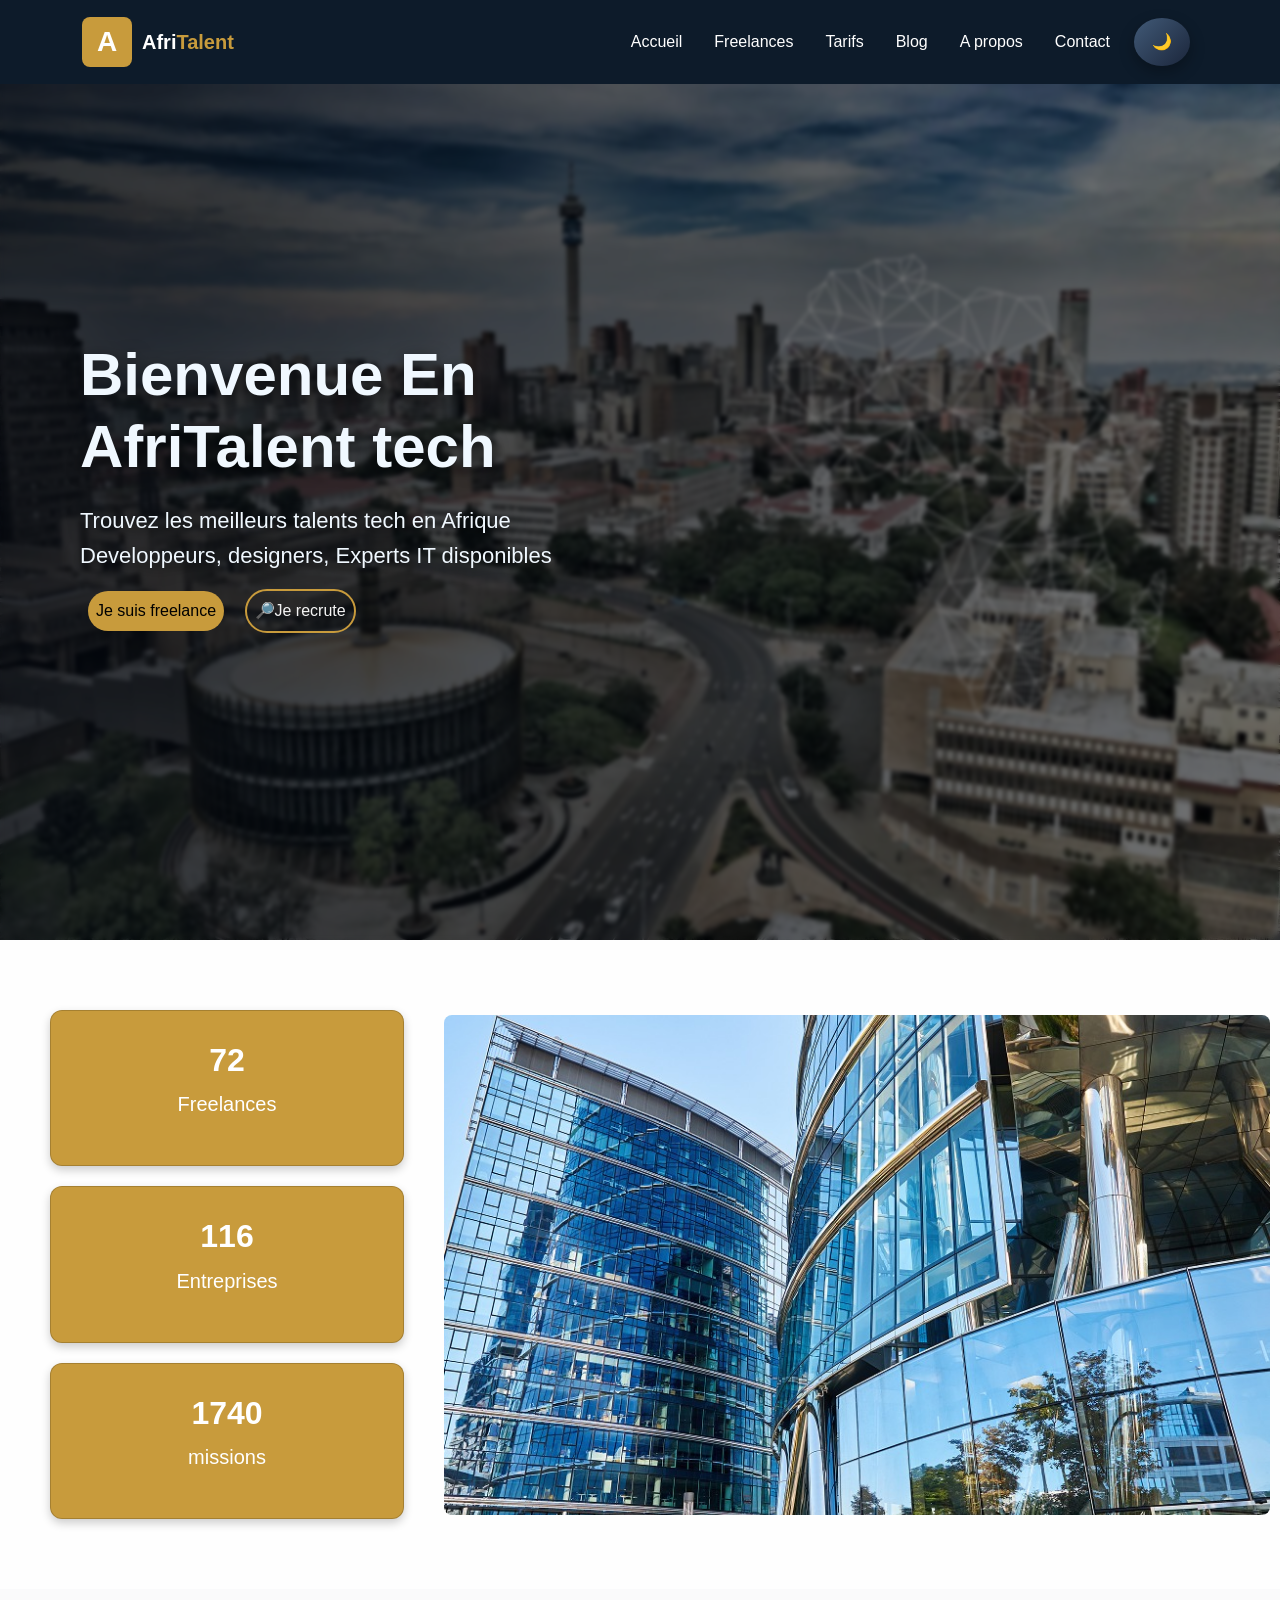
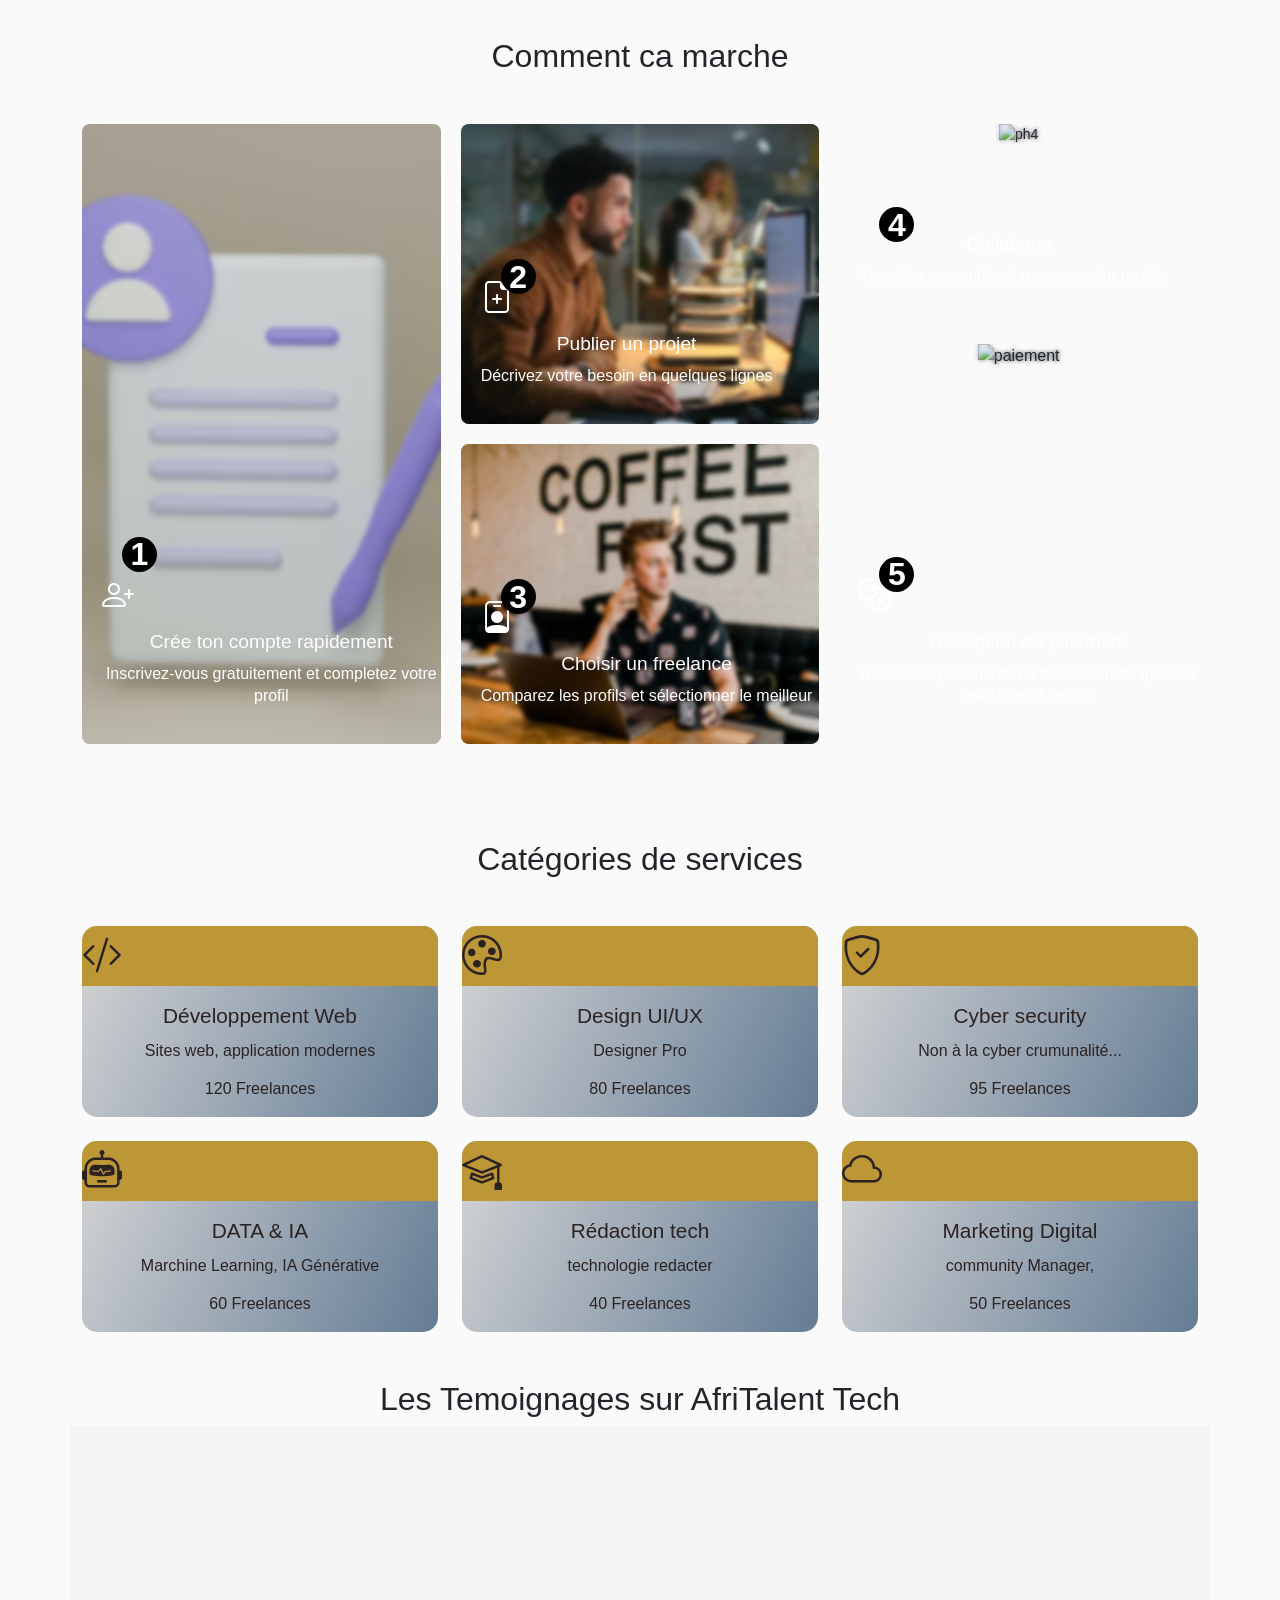
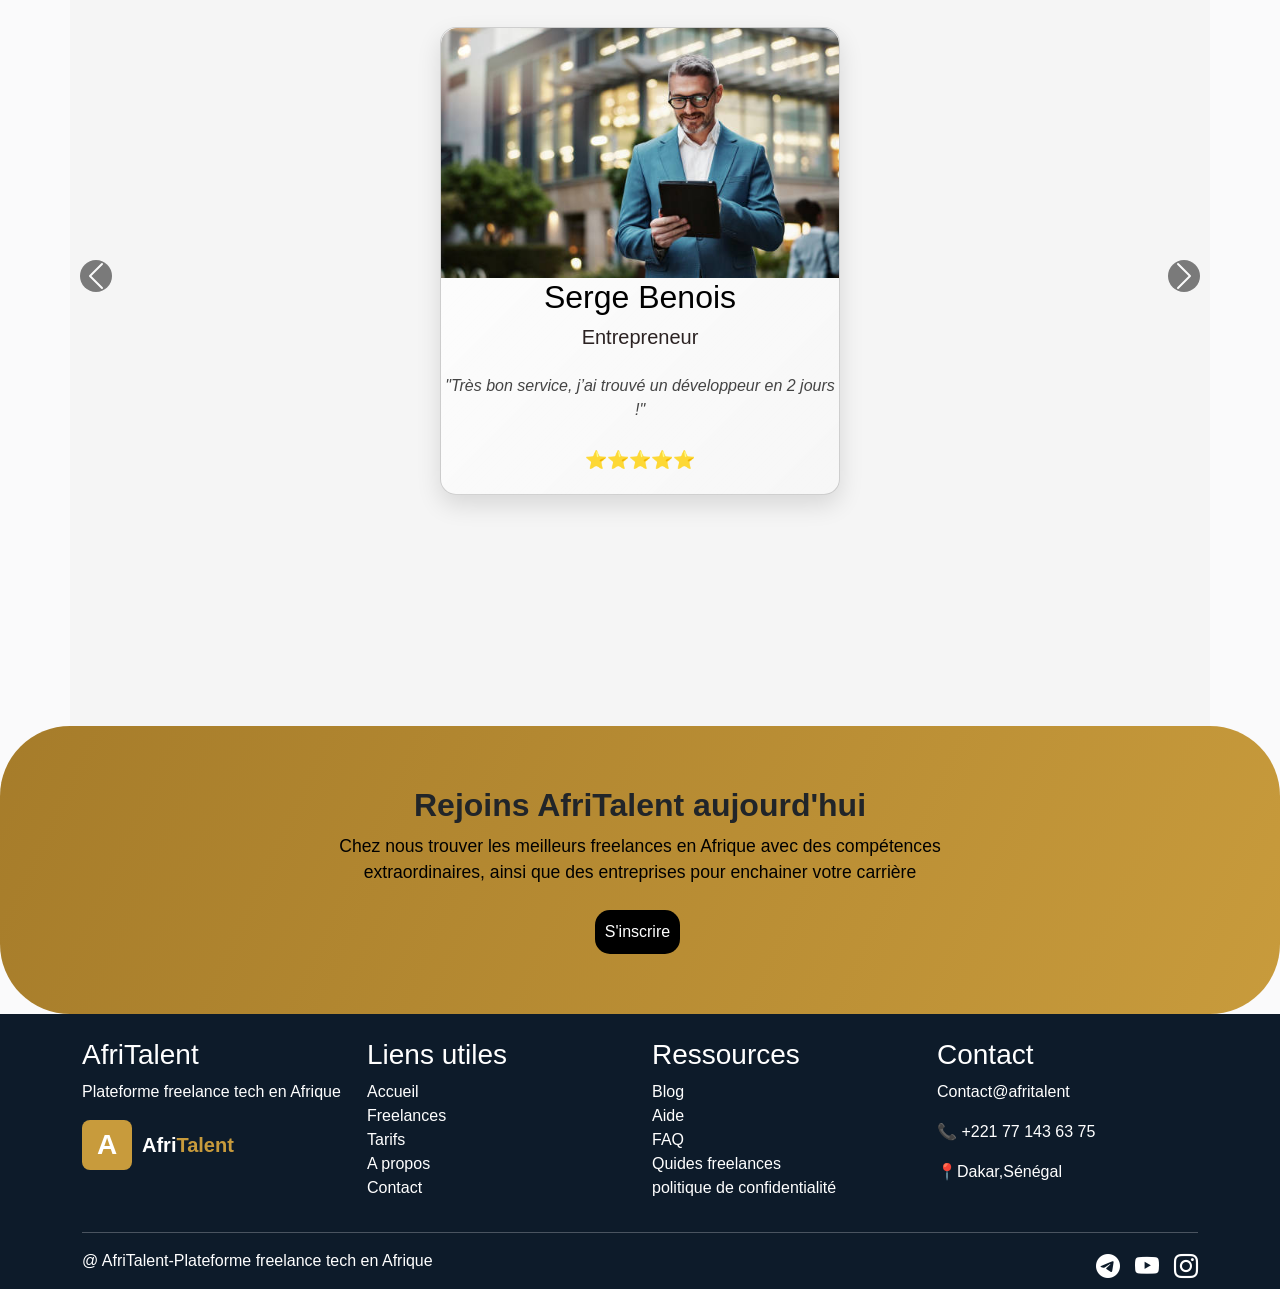
==== commit 41509631: "Deploiement : Github Pages activé, README finalisé et presentation Powerpoint ajoutée" ====
--- a/index.html
+++ b/index.html
@@ -35,30 +35,30 @@
           aria-controls="navMenu" aria-expanded="false" aria-label="Toggle navigation">
           <span class="navbar-toggler-icon"></span>
         </button>
-        <div class="collapse navbar-collapse" id="navMenu">
+        <div class="collapse navbar-collapse" id="navMenu"> 
           <ul class="navbar-nav ms-auto">
-            <li class="nav-item m-3"> <a class="nav-link active" href="index.html">Accueil</a></li>
-            <li class="nav-item m-3"> <a class="nav-link" href="freelances.html">Freelances</a></li>
-            <li class="nav-item m-3"> <a class="nav-link" href="tarifs.html">Tarifs</a></li>
-            <li class="nav-item m-3"> <a class="nav-link" href="blog.html">Blog</a></li>
-            <li class="nav-item m-3"><a class="nav-link" href="about.html">A propos</a></li>
-            <li class="nav-item m-3"><a class="nav-link" href="contact.html">Contact</a></li>
+            <li class="nav-item m-2"> <a class="nav-link active" href="index.html">Accueil</a></li>
+            <li class="nav-item m-2"> <a class="nav-link" href="freelances.html">Freelances</a></li>
+            <li class="nav-item m-2"> <a class="nav-link" href="tarifs.html">Tarifs</a></li>
+            <li class="nav-item m-2"> <a class="nav-link" href="blog.html">Blog</a></li>
+            <li class="nav-item m-2"><a class="nav-link" href="about.html">A propos</a></li>
+            <li class="nav-item m-2"><a class="nav-link" href="contact.html">Contact</a></li>
           </ul>
         </div>
                     <!--Bouton dark mobile-->
-        <button id="themeToggle">🌙</button>
-        <a href="freelances.html" class="btn btn-outline-light m-3">Rejoindre AfriTalent</a>
+        <button id="themeToggle" class="m-2">🌙</button>
+        <a href="freelances.html" class="btn btn-outline-light m-2 bt">Rejoindre AfriTalent</a>
       </div>
     </nav>
   </header>
   <main>
                         <!--HERO-->
     <section class="hero fade" id="heros">
-      
+      <div class="overlay"></div>
       <div class="hero-content">
         <!--texte à gauche avec les boutons-->
         <h1>Bienvenue En AfriTalent tech</h1>
-        <h2> Trouvez les meilleurs talents tech en Afrique <br> Developpeurs, designers, Experts IT disponibles</h2>
+        <h2> Trouvez les meilleurs talents tech en Afrique <br> Developpeurs, designers, Experts IT disponibles </h2>
         <a  href="about.html" class="btn btn-outline-light m-2 p-2" id="clair1">Je suis freelance</a>
         <a  href="freelances.html" class="btn btn-outline-light m-2 p-2" id="clair2">🔎Je recrute</a>
         </div>
@@ -107,7 +107,7 @@
                     <!--le 2eme grid au centre-->
         <div class="center">
           <div class="custom-card card2">
-            <img src="images/istockphoto-1369953931-612x612.webp" alt="ph2">
+            <img src="images/SEO.jpg" alt="ph2">
             <div class="overlay"></div>
             <div class="content">
               <span class="step-number">2</span>
@@ -315,7 +315,7 @@
     <section class="cta fade">
       <div class="cta-container">
         <h2 class="fw-bold">Rejoins AfriTalent aujourd'hui</h2>
-        <p>Chez nous trouver les meilleurs freelances en Afrique avec des compétences extraordinaires, ainsi que des entreprises pour enchainer votre carrière </P>
+        <p>Chez nous trouver les meilleurs freelances en Afrique avec des compétences extraordinaires, ainsi que des entreprises pour enchainer votre carrière </p>
         <a href="contact.html" class="btn btn-outline-light" id="inscrit">S'inscrire</a>
       </div>
     </section>
--- a/css/index.css
+++ b/css/index.css
@@ -13,12 +13,12 @@
 }
 /*section*/
 .hero{
-    background-image:url('../images/images70.jpg') ;
+    background: linear-gradient(90deg, rgba(8,16,31,.72) 0%, rgba(8,16,31,.50) 35%, rgba(8,16,31,.20) 100%),url('../images/images70.jpg') ;
     background-size: cover;
     background-repeat: no-repeat;
     background-position: center;
     position: relative;
-    height: 100vh;
+    min-height: 100vh;
     display: flex;
     align-items: center;
     justify-content: space-between;
@@ -26,10 +26,16 @@
     color: aliceblue;
     transition: background-image 1s ease;
     opacity: 1;
-    animation: zoom 10s infinite alternate; /*Zoomer en permanance*/
+    /*animation: zoom 10s infinite alternate; Zoomer en permanance*/
     transition: background-image 1s ease-in-out;
 }
-/**/
+/*effet supperposé sur le bg*/
+.overlay {
+    position: absolute;
+    inset: 0;
+    backdrop-filter: blur(2px);
+}
+/*effet Zom pour la section hero (bg-img)*/
 @keyframes zoom{
     from{
         background-size: 100%;
@@ -105,7 +111,7 @@
     margin-top: 10px;
     font-size: 20px;
 }
-#card:hover{
+#carde:hover{
     transform: translateY(-5px);
     transition: 0.5s;
 }
@@ -281,6 +287,7 @@
     align-items: center;
     justify-content: center;
     font-weight: bold;
+    margin-bottom: 10px;
 }
 .content h3{
     margin-bottom: 10px;
@@ -422,9 +429,74 @@
     transition: 0.3s;
     border-end-start-radius: 20px;
 }
+/*responsive pour hero*/
+@media (max-width: 375px) {
+    .hero-content h1{
+        font-size: 28px;
+    }
+    .hero-content h2{
+        font-size: 16px;
+    }
+    .Afrique img{
+        max-width: 200px;
+    }
+}
 
-/*responsive pour les cards comment ca marche*/
-/*Tablette*/
+/*statistiques et images*/
+@media (max-width: 768px){
+    .stats-container{
+        flex-direction: column;
+        padding: 20px;
+        gap: 20px;
+    }
+    .stats,
+    .image-box{
+        flex: 0 0 100%;
+        width: 100%;
+    }
+    .image-box img{
+        height: 250px;
+    }
+    .stats h2{
+        font-size: 26px;
+    }
+    .stats p{
+        font-size: 16px;
+    }
+    .carde{
+        padding: 20px;
+    }
+}
+@media (max-width: 768px){
+    .hero{
+        flex-direction: column;
+        justify-content: center;
+        text-align: center;
+
+        padding: 120px 20px 50px;
+        min-height: auto;
+    }
+    .hero-content{
+        max-width: 100%;
+    }
+    .hero-content h1{
+        font-size: 36px;
+    }
+    .hero-content h2{
+        font-size: 18px;
+    }
+    .Afrique img{
+        display: none;
+    }
+    .hero-content .btn{
+        display: block;
+        width: 100%;
+        max-width: 300px;
+        margin: 10px auto;
+    }
+}
+
+/*Tablette responsive des grids*/
 @media (max-width:768px){
     .grid-cards{
         grid-template-columns: 1fr;
--- a/css/style.css
+++ b/css/style.css
@@ -11,11 +11,13 @@
         --spacing-md: 10px;
         --radius: 1.5rem;
     }
+
     /*pour tous les liens */
-    a{
+    a {
         text-decoration: none;
         color: white;
     }
+
     /*La navbar*/
     .navbar {
         padding: var(--spacing-md);
@@ -24,33 +26,44 @@
         top: 0;
         transition: 0.3s;
     }
+
     /*pour tous les contenus de ma page*/
     html,
     body {
-        padding-top: 40px;
-        overflow-x: hidden; /*pour eviter le debordement horizontal*/
-    }
-   /* section {
+        padding-top: 20px;
+        overflow-x: hidden;
+        /*pour eviter le debordement horizontal*/
+    }
+
+    /* section {
         background-color: var(--light);
     }*/
-    h1,h2,h3,h4,h5 {
+    h1,
+    h2,
+    h3,
+    h4,
+    h5 {
         font-family: var(--font-title);
         color: var(--white-color);
     }
+
     /*pour le contenu de toutes les balises*/
     .container * {
         transition: 0.3s;
     }
+
     /*pour toutes les balises p*/
     p {
         font-family: var(--font-main);
     }
+
     /* pour toutes les balises html*/
     * {
         margin: 0;
         padding: 0;
         box-sizing: border-box;
     }
+
     /*logo commun pour toutes les pages*/
     /*container du logo*/
     .logo {
@@ -58,6 +71,7 @@
         align-items: center;
         font-family: 'Montserrat', Arial, sans serif;
     }
+
     /*Rectangle jaune pour le A*/
     .logo-rect {
         width: 50px;
@@ -69,33 +83,39 @@
         justify-content: center;
         margin-right: 10px;
     }
+
     /*A dans le rectangle*/
     .logo-a {
         color: white;
         font-weight: bold;
         font-size: 28px;
     }
+
     /*text Afritalent*/
     .logo-text {
         color: white;
         font-weight: 600;
         font-size: 20px;
     }
+
     /*couleur de "Talent" dans le logo*/
     .logo-texte {
         color: var(--cta);
     }
+
     /*les liens nav*/
     .nav-link {
         position: relative;
         transition: 0.3s;
         color: white
     }
+
     .nav-link:hover {
         color: aliceblue;
         border-radius: 80px;
         background-color: var(--accent);
     }
+
     .btn {
         background-color: var(--cta);
         color: #0d1b2a;
@@ -104,9 +124,11 @@
         border: none;
         margin-right: 5px;
     }
+
     .btn:hover {
-        background-color:whitesmoke;
-    }
+        background-color: whitesmoke;
+    }
+
     /*Animation css pour les cardes*/
     /*footer espacement entre le copryth et les liens*/
     .foot {
@@ -115,37 +137,101 @@
         justify-content: space-between;
         margin-bottom: 0;
     }
+
     /*espace entre les icons*/
     .icon {
         gap: 15px;
     }
+
     /*Pour les images*/
     .img {
         max-width: 100%;
         height: auto;
     }
+
     /*Responsive pour les cartes*/
     /*Mobile*/
-    @media(min-width:375px) {
-        .cards {
+    @media (min-width:375px) {
+        .card {
             display: flex;
             flex-direction: column;
+            margin-bottom: 30px;
+        }
+
+        /*Pour la navbar*/
+        .navbar .btn-outline-light {
+            display: none;
+        }
+
+        /* responsive de la section hero;*/
+
+        /*cartes statistiques et images*/
+        /*Deplace le bouton retour en haut*/
+        #btnTop {
+            bottom: 15px;
+            right: 15px;
+            width: 45px;
+            height: 45px;
+            z-index: 999;
         }
     }
 
     /*tablette*/
-    @media(min-width:768px) {
+    @media (max-width:768px) {
         .cards {
-            flex-direction: row;
+            flex-direction: column;
             flex-wrap: wrap;
+            margin-bottom: 50px;
         }
     }
 
     /*Desktop*/
-    @media(min-width:1200px) {
+    @media (max-width:1200px) {
         .container {
             max-width: 1100px;
             margin: auto;
+        }
+    }
+
+    /*Footer css et responsive*/
+    .footer-bottom {
+        display: flex;
+        justify-content: space-between;
+        align-items: center;
+        flex-wrap: wrap;
+        gap: 15px;
+        padding: 15px 0;
+    }
+
+    .icon {
+        display: flex;
+        gap: 15px;
+    }
+    .icon a {
+        color: white;
+        font-size: 24px;
+        transition: 0.3s;
+    }
+    .icon a:hover {
+        color: #c89b3c;
+    }
+
+    @media (max-width: 768px) {
+
+        footer {
+            text-align: center;
+        }
+
+        .footer-bottom {
+            flex-direction: column;
+        }
+
+        .icon {
+            justify-content: center;
+        }
+
+        footer .col-md-3 {
+            margin-bottom: 30px;
         }
     }
 
@@ -176,9 +262,11 @@
         align-items: center;
         gap: 8px;
     }
+
     body.dark .contact-box {
-        background:linear-gradient(115deg, #2C3E50, #34495e);
-    }
+        background: linear-gradient(115deg, #2C3E50, #34495e);
+    }
+
     #themeToggle:active {
         transform: scale(0.96);
     }
@@ -186,12 +274,14 @@
     body.dark #themeToggle {
         background: linear-gradient(115deg, #2C3E50, #34495e);
     }
+
     /*pour la navbar au scroll*/
     .navbar.scrolled {
         background: linear-gradient(115deg, rgba(0, 0, 0, 0.15), rgba(0, 40, 80, 0.6));
         padding: 8px;
         box-shadow: 0 5px 15px rgba(0, 0, 0, 0.3);
     }
+
     /*button retour en haut*/
     #btnTop {
         position: fixed;
@@ -212,6 +302,7 @@
         background-color: #f4b400;
         color: black;
     }
+
     /*css pour la section fondu*/
     .fade {
         opacity: 0;
@@ -220,19 +311,21 @@
             transform 0.8s ease;
         filter: blur(5px);
     }
+
     /*css pour js*/
     .fade.show {
         opacity: 1;
         transform: translateY(0);
         filter: blur(0);
     }
+
     /*couleur du footer*/
     .foot {
         background-color: var(--color-primary);
     }
+
     /* la selection*/
     ::selection {
         color: black;
         background-color: orange;
-    }
-    +    }
